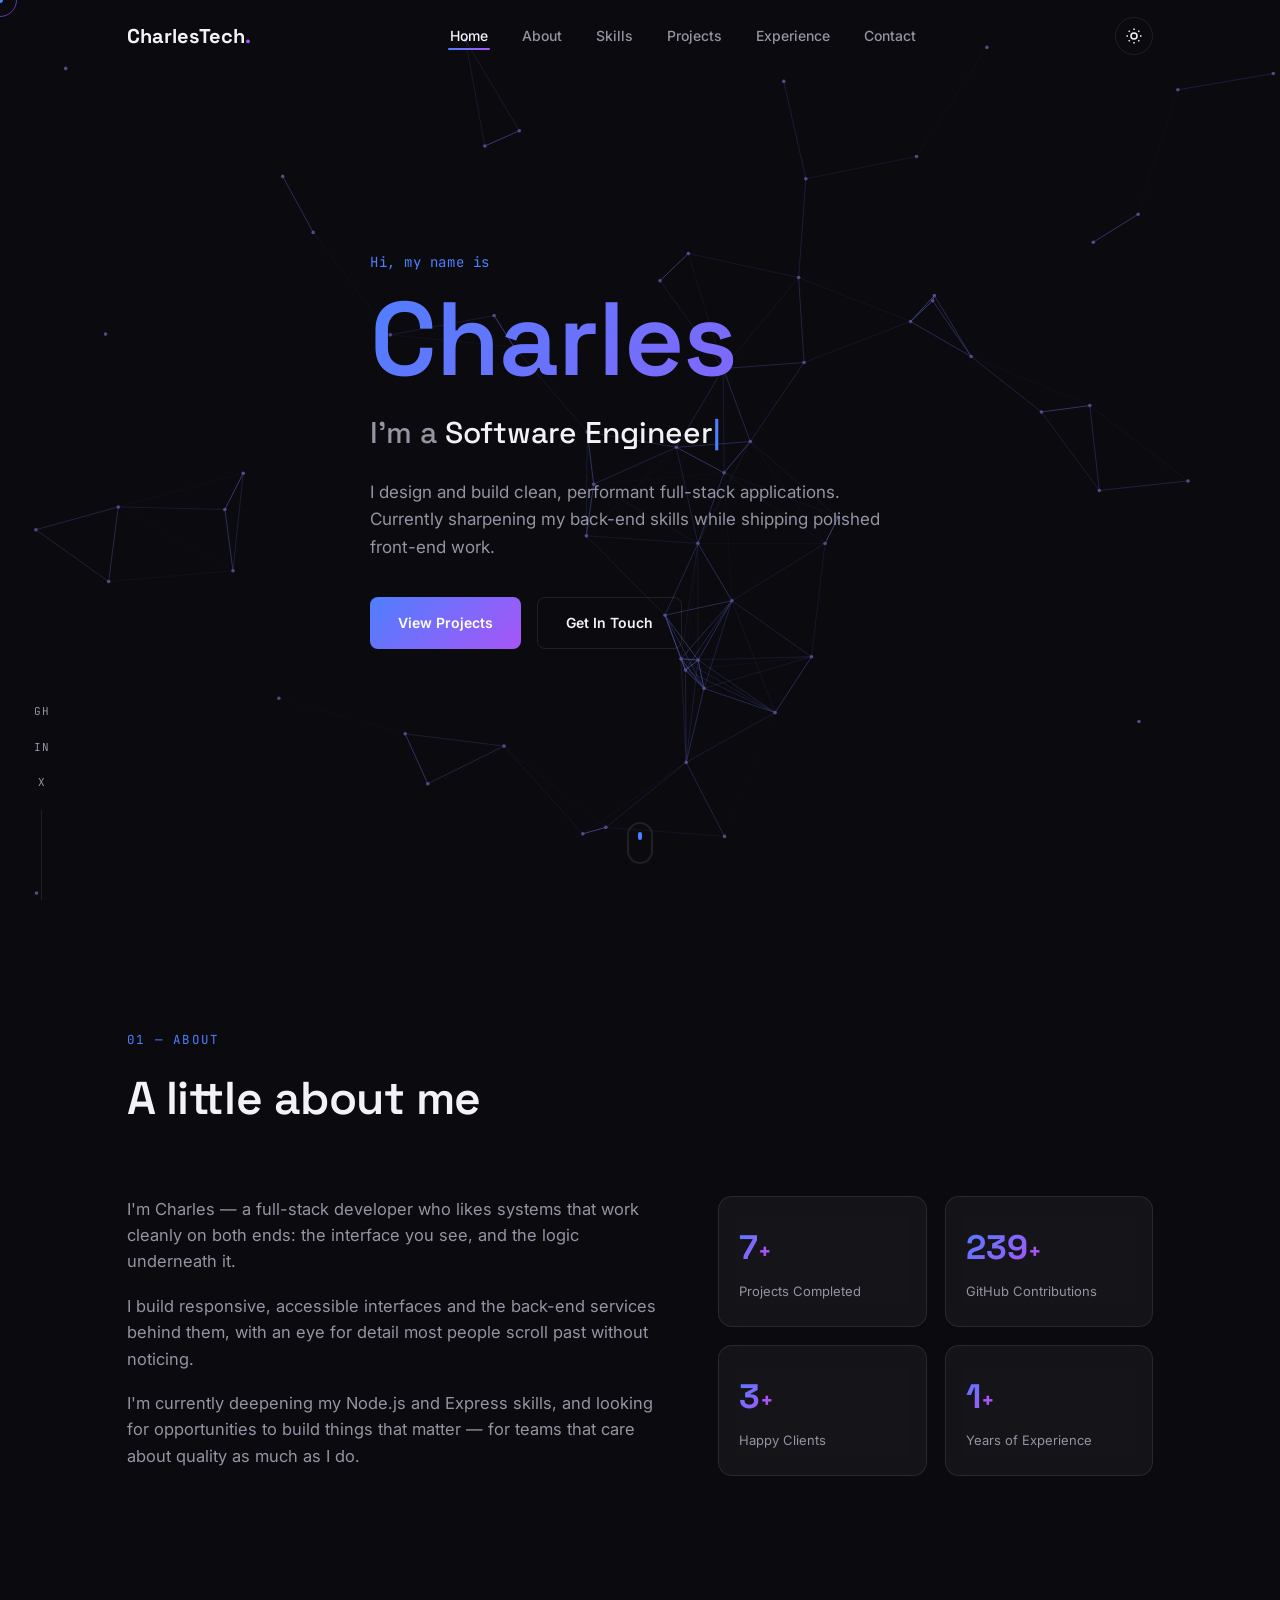
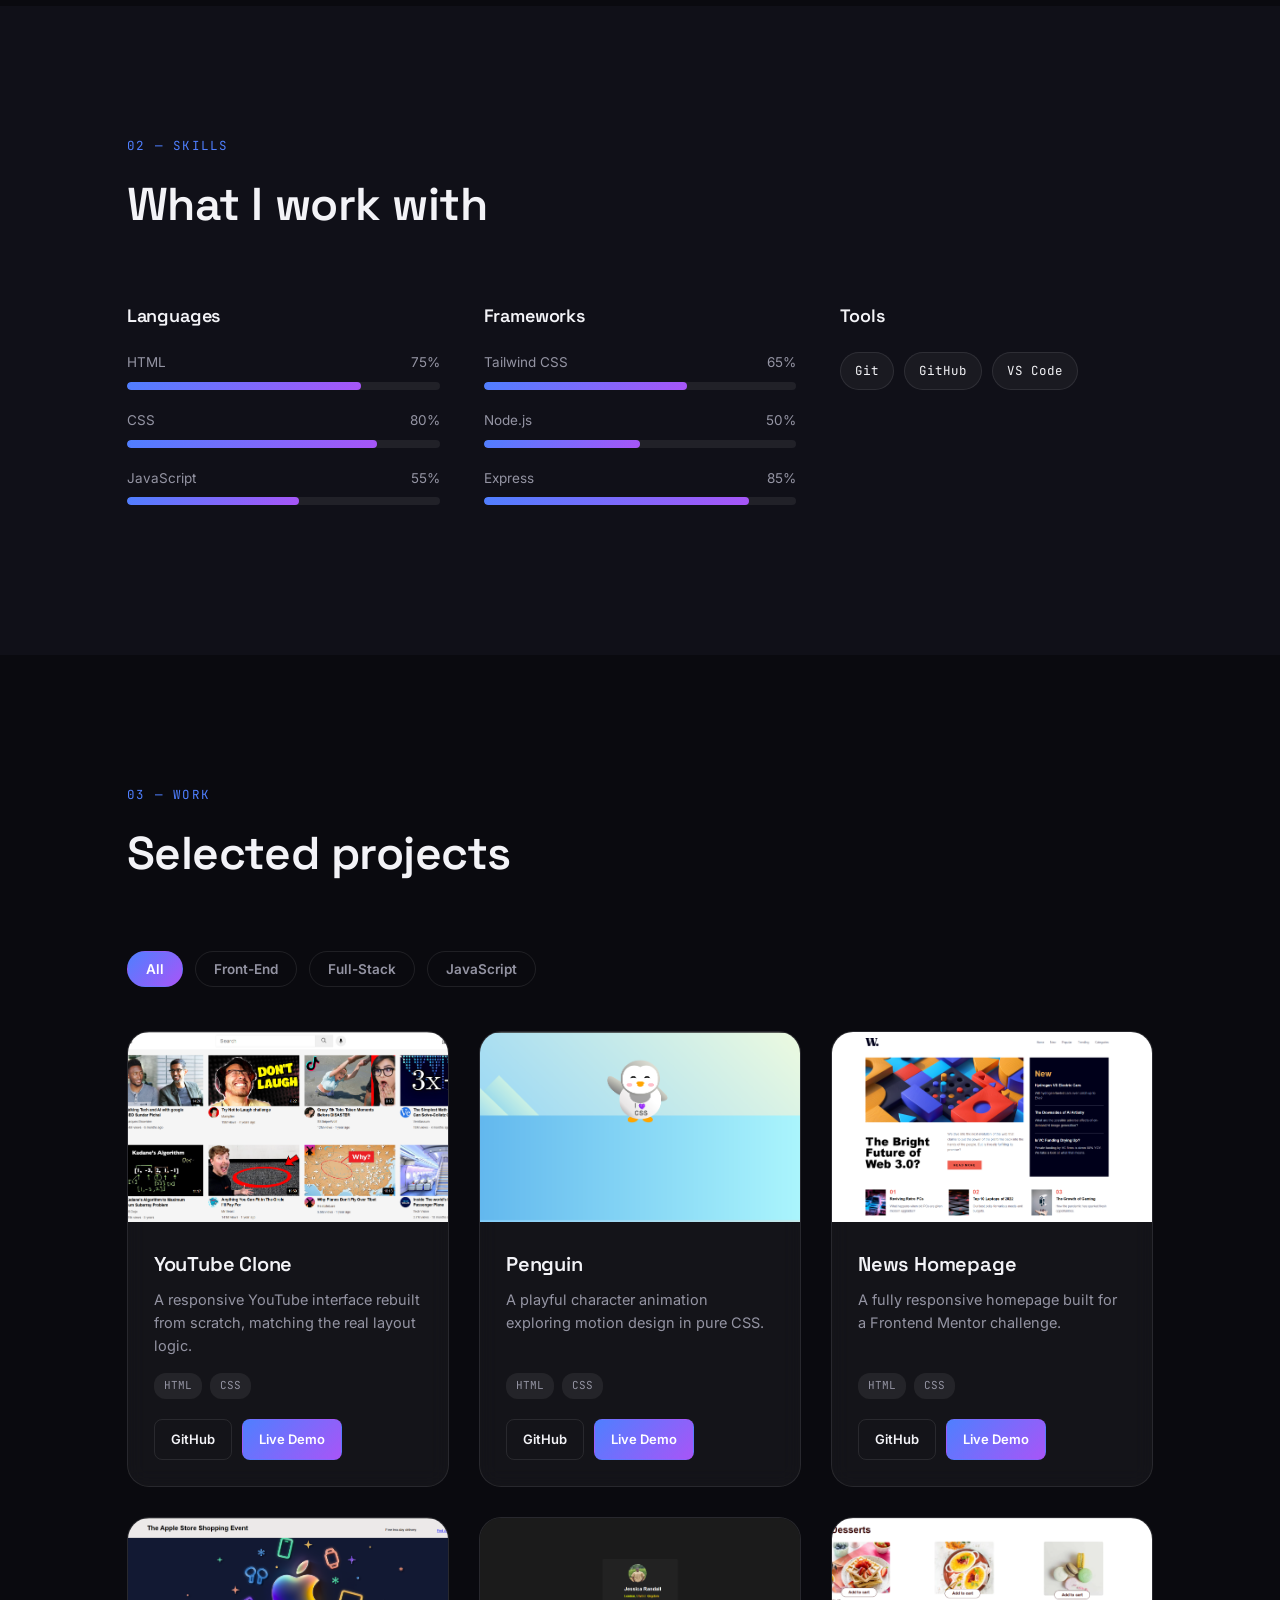
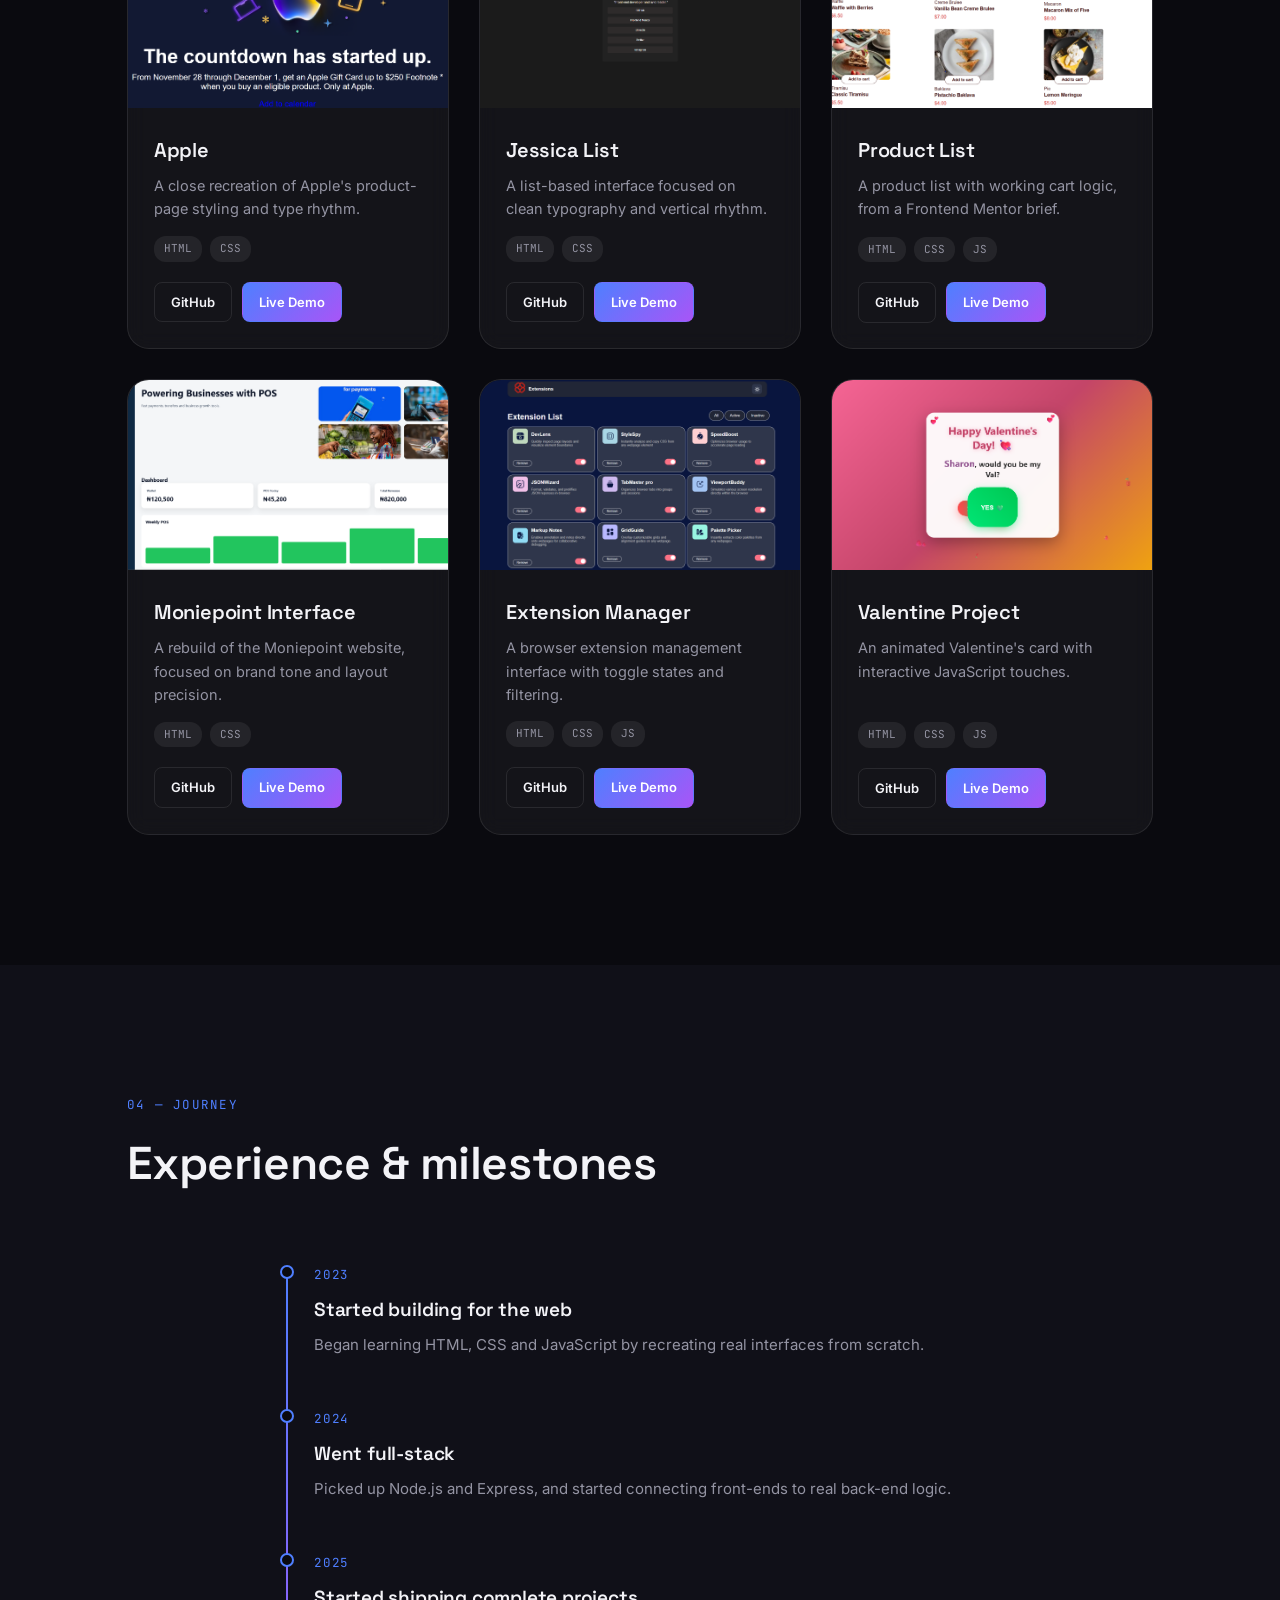
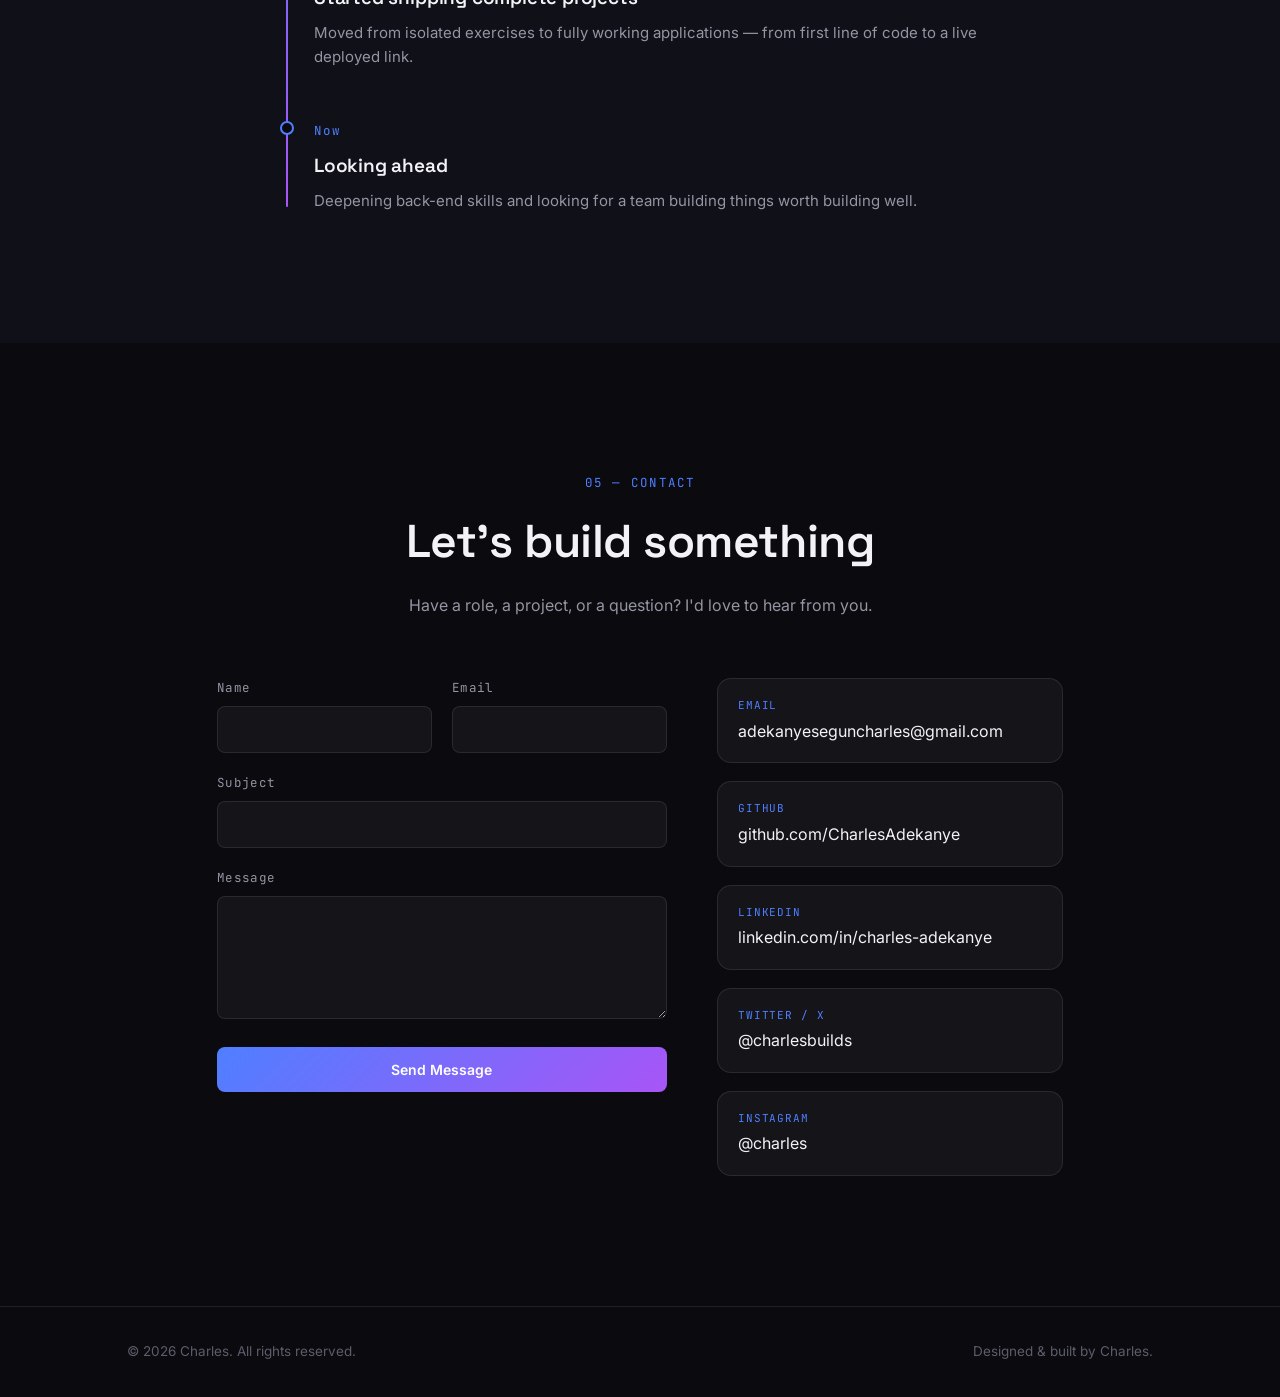
==== index.html @ 4cbf9fbe "first commit" ====
<!DOCTYPE html>
<html lang="en">
<head>
<meta charset="UTF-8">
<meta name="viewport" content="width=device-width, initial-scale=1.0">

<!-- ============ SEO ============ -->
<title>Charles — Software Engineer &amp; Web Developer</title>
<meta name="description" content="Portfolio of Charles — a Software Engineer and Full-Stack Web Developer building clean, performant web applications.">
<meta name="keywords" content="Charles, software engineer, full stack developer, web developer portfolio, JavaScript, Node.js, React">
<meta name="author" content="Charles">

<!-- ============ Open Graph ============ -->
<meta property="og:type" content="website">
<meta property="og:title" content="Charles — Software Engineer & Web Developer">
<meta property="og:description" content="Building clean, performant web applications.">
<meta property="og:image" content="./assets/og-cover.png">

<!-- ============ Twitter Card ============ -->
<meta name="twitter:card" content="summary_large_image">
<meta name="twitter:title" content="Charles — Software Engineer & Web Developer">
<meta name="twitter:description" content="Building clean, performant web applications.">

<!-- ============ Favicon (inline SVG, no asset needed) ============ -->
<link rel="icon" href="data:image/svg+xml,%3Csvg xmlns='http://www.w3.org/2000/svg' viewBox='0 0 100 100'%3E%3Cdefs%3E%3ClinearGradient id='g' x1='0' y1='0' x2='1' y2='1'%3E%3Cstop offset='0' stop-color='%234F7FFF'/%3E%3Cstop offset='1' stop-color='%23A855F7'/%3E%3C/linearGradient%3E%3C/defs%3E%3Crect width='100' height='100' rx='24' fill='%230A0A0F'/%3E%3Ctext x='50' y='68' font-size='58' font-family='Space Grotesk, sans-serif' font-weight='700' fill='url(%23g)' text-anchor='middle'%3EC%3C/text%3E%3C/svg%3E">

<!-- ============ Fonts ============ -->
<link rel="preconnect" href="https://fonts.googleapis.com">
<link rel="preconnect" href="https://fonts.gstatic.com" crossorigin>
<link href="https://fonts.googleapis.com/css2?family=Space+Grotesk:wght@500;600;700&family=Inter:wght@300..800&family=JetBrains+Mono:wght@400;500;600&display=swap" rel="stylesheet">

<!-- ============ Styles ============ -->
<link rel="stylesheet" href="style.css">

<!-- Set theme before paint to avoid flash of wrong theme -->
<script>
  (function(){
    try{
      var saved = localStorage.getItem('theme');
      var theme = saved || 'dark';
      document.documentElement.setAttribute('data-theme', theme);
    }catch(e){
      document.documentElement.setAttribute('data-theme','dark');
    }
  })();
</script>
</head>

<body>

<a class="skip-link" href="#main">Skip to main content</a>

<!-- ================= LOADING SCREEN ================= -->
<div class="loader" id="loader" aria-hidden="true">
  <span class="loader-mark">C</span>
</div>

<!-- ================= CUSTOM CURSOR (desktop only) ================= -->
<div class="cursor-dot" id="cursor-dot" aria-hidden="true"></div>
<div class="cursor-ring" id="cursor-ring" aria-hidden="true"></div>

<!-- ================= NAV ================= -->
<header class="site-header" id="site-header">
  <nav class="nav wrap" aria-label="Primary">
    <a href="#home" class="logo">CharlesTech<span class="dot">.</span></a>

    <button class="nav-toggle" id="nav-toggle" aria-expanded="false" aria-controls="nav-links" aria-label="Toggle navigation menu">
      <span></span><span></span><span></span>
    </button>

    <ul class="nav-links" id="nav-links">
      <li><a href="#home" class="nav-link" data-nav>Home</a></li>
      <li><a href="#about" class="nav-link" data-nav>About</a></li>
      <li><a href="#skills" class="nav-link" data-nav>Skills</a></li>
      <li><a href="#projects" class="nav-link" data-nav>Projects</a></li>
      <li><a href="#experience" class="nav-link" data-nav>Experience</a></li>
      <li><a href="#contact" class="nav-link" data-nav>Contact</a></li>
    </ul>

    <button class="theme-toggle" id="theme-toggle" aria-label="Toggle dark and light mode">
      <svg class="icon-sun" viewBox="0 0 24 24" fill="none" stroke="currentColor" stroke-width="2"><circle cx="12" cy="12" r="4"/><path d="M12 2v2M12 20v2M4.9 4.9l1.4 1.4M17.7 17.7l1.4 1.4M2 12h2M20 12h2M4.9 19.1l1.4-1.4M17.7 6.3l1.4-1.4"/></svg>
      <svg class="icon-moon" viewBox="0 0 24 24" fill="none" stroke="currentColor" stroke-width="2"><path d="M21 12.8A9 9 0 1 1 11.2 3 7 7 0 0 0 21 12.8Z"/></svg>
    </button>
  </nav>
</header>

<!-- ================= FLOATING SOCIAL RAIL (desktop) ================= -->
<div class="social-rail" aria-hidden="true">
  <a href="https://github.com/CharlesAdekanye" target="_blank" rel="noopener" aria-label="GitHub">GH</a>
  <a href="https://linkedin.com/in/charles-adekanye" target="_blank" rel="noopener" aria-label="LinkedIn">IN</a>
  <a href="https://twitter.com/charlesbuilds" target="_blank" rel="noopener" aria-label="Twitter / X">X</a>
  <span class="rail-line"></span>
</div>

<main id="main">

  <!-- ================= HERO ================= -->
  <section id="home" class="hero">
    <canvas id="hero-canvas" aria-hidden="true"></canvas>
    <div class="wrap hero-inner">
      <p class="eyebrow reveal">Hi, my name is</p>
      <h1 class="hero-title reveal">
        <span class="gradient-text">Charles</span>
      </h1>
      <p class="hero-role reveal">
        I'm a <span id="typed-role" class="typed-role">Software Engineer</span><span class="cursor-blink">|</span>
      </p>
      <p class="hero-dek reveal">
        I design and build clean, performant full-stack applications. Currently sharpening my back-end skills while shipping polished front-end work.
      </p>
      <div class="hero-ctas reveal">
        <a href="#projects" class="btn btn-primary">View Projects</a>
        <a href="#contact" class="btn btn-ghost">Get In Touch</a>
      </div>
    </div>
    <a href="#about" class="scroll-cue" aria-label="Scroll to About section">
      <span></span>
    </a>
  </section>

  <!-- ================= ABOUT ================= -->
  <section id="about" class="section">
    <div class="wrap">
      <div class="section-head reveal">
        <span class="tag">01 — About</span>
        <h2>A little about me</h2>
      </div>

      <div class="about-grid">
        <div class="about-text reveal">
          <p>I'm Charles — a full-stack developer who likes systems that work cleanly on both ends: the interface you see, and the logic underneath it.</p>
          <p>I build responsive, accessible interfaces and the back-end services behind them, with an eye for detail most people scroll past without noticing.</p>
          <p>I'm currently deepening my Node.js and Express skills, and looking for opportunities to build things that matter — for teams that care about quality as much as I do.</p>
        </div>

        <div class="about-stats reveal">
          <div class="stat-card">
            <span class="stat-number" data-count="10">0</span><span class="stat-plus">+</span>
            <span class="stat-label">Projects Completed</span>
          </div>
          <div class="stat-card">
            <span class="stat-number" data-count="300">0</span><span class="stat-plus">+</span>
            <span class="stat-label">GitHub Contributions</span>
          </div>
          <div class="stat-card">
            <span class="stat-number" data-count="5">0</span><span class="stat-plus">+</span>
            <span class="stat-label">Happy Clients</span>
          </div>
          <div class="stat-card">
            <span class="stat-number" data-count="2">0</span><span class="stat-plus">+</span>
            <span class="stat-label">Years of Experience</span>
          </div>
          <!-- TODO: swap placeholder stat numbers above for your real figures -->
        </div>
      </div>
    </div>
  </section>

  <!-- ================= SKILLS ================= -->
  <section id="skills" class="section section-alt">
    <div class="wrap">
      <div class="section-head reveal">
        <span class="tag">02 — Skills</span>
        <h2>What I work with</h2>
      </div>

      <div class="skills-grid">
        <div class="skill-group reveal">
          <h3>Languages</h3>
          <div class="skill-bar" data-skill="75">
            <div class="skill-bar-top"><span>HTML</span><span class="skill-pct">75%</span></div>
            <div class="skill-track"><div class="skill-fill"></div></div>
          </div>
          <div class="skill-bar" data-skill="80">
            <div class="skill-bar-top"><span>CSS</span><span class="skill-pct">80%</span></div>
            <div class="skill-track"><div class="skill-fill"></div></div>
          </div>
          <div class="skill-bar" data-skill="55">
            <div class="skill-bar-top"><span>JavaScript</span><span class="skill-pct">55%</span></div>
            <div class="skill-track"><div class="skill-fill"></div></div>
          </div>
        </div>

        <div class="skill-group reveal">
          <h3>Frameworks</h3>
          <div class="skill-bar" data-skill="65">
            <div class="skill-bar-top"><span>Tailwind CSS</span><span class="skill-pct">65%</span></div>
            <div class="skill-track"><div class="skill-fill"></div></div>
          </div>
          <div class="skill-bar" data-skill="50">
            <div class="skill-bar-top"><span>Node.js</span><span class="skill-pct">50%</span></div>
            <div class="skill-track"><div class="skill-fill"></div></div>
          </div>
          <div class="skill-bar" data-skill="85">
            <div class="skill-bar-top"><span>Express</span><span class="skill-pct">85%</span></div>
            <div class="skill-track"><div class="skill-fill"></div></div>
          </div>
        </div>

        <div class="skill-group reveal">
          <h3>Tools</h3>
          <div class="tool-chips">
            <span class="chip">Git</span>
            <span class="chip">GitHub</span>
            <span class="chip">VS Code</span>
          </div>
        </div>
      </div>
    </div>
  </section>

  <!-- ================= PROJECTS ================= -->
  <section id="projects" class="section">
    <div class="wrap">
      <div class="section-head reveal">
        <span class="tag">03 — Work</span>
        <h2>Selected projects</h2>
      </div>

      <div class="filter-bar reveal" role="tablist" aria-label="Filter projects">
        <button class="filter-btn active" data-filter="all">All</button>
        <button class="filter-btn" data-filter="frontend">Front-End</button>
        <button class="filter-btn" data-filter="fullstack">Full-Stack</button>
        <button class="filter-btn" data-filter="js">JavaScript</button>
      </div>

      <div class="project-grid">

        <article class="project-card reveal" data-category="frontend">
          <div class="project-media">
            <img src="/images/youtube-clone.png" alt="YouTube Clone interface" loading="lazy">
          </div>
          <div class="project-body">
            <h3>YouTube Clone</h3>
            <p>A responsive YouTube interface rebuilt from scratch, matching the real layout logic.</p>
            <div class="tech-tags"><span>HTML</span><span>CSS</span></div>
            <div class="project-links">
              <a href="https://github.com/CharlesAdekanye" target="_blank" rel="noopener" class="btn-icon">GitHub</a>
              <a href="/youtube project/youtube layout.html" class="btn-icon btn-icon-primary">Live Demo</a>
            </div>
          </div>
        </article>

        <article class="project-card reveal" data-category="js">
          <div class="project-media">
            <img src="/images/penguin-image.png" alt="Penguin animation project" loading="lazy">
          </div>
          <div class="project-body">
            <h3>Penguin</h3>
            <p>A playful character animation exploring motion design in pure CSS.</p>
            <div class="tech-tags"><span>HTML</span><span>CSS</span></div>
            <div class="project-links">
              <a href="https://github.com/CharlesAdekanye" target="_blank" rel="noopener" class="btn-icon">GitHub</a>
              <a href="https://penguin-teal-six.vercel.app/" target="_blank" rel="noopener" class="btn-icon btn-icon-primary">Live Demo</a>
            </div>
          </div>
        </article>

        <article class="project-card reveal" data-category="frontend">
          <div class="project-media">
            <img src="/images/homepage.png" alt="News homepage project" loading="lazy">
          </div>
          <div class="project-body">
            <h3>News Homepage</h3>
            <p>A fully responsive homepage built for a Frontend Mentor challenge.</p>
            <div class="tech-tags"><span>HTML</span><span>CSS</span></div>
            <div class="project-links">
              <a href="https://github.com/CharlesAdekanye" target="_blank" rel="noopener" class="btn-icon">GitHub</a>
              <a href="https://news-homepage-six-gamma.vercel.app/" target="_blank" rel="noopener" class="btn-icon btn-icon-primary">Live Demo</a>
            </div>
          </div>
        </article>

        <article class="project-card reveal" data-category="frontend">
          <div class="project-media">
            <img src="/images/Apple.png" alt="Apple website recreation" loading="lazy">
          </div>
          <div class="project-body">
            <h3>Apple</h3>
            <p>A close recreation of Apple's product-page styling and type rhythm.</p>
            <div class="tech-tags"><span>HTML</span><span>CSS</span></div>
            <div class="project-links">
              <a href="https://github.com/CharlesAdekanye" target="_blank" rel="noopener" class="btn-icon">GitHub</a>
              <a href="https://apple-sooty-nine.vercel.app/" target="_blank" rel="noopener" class="btn-icon btn-icon-primary">Live Demo</a>
            </div>
          </div>
        </article>

        <article class="project-card reveal" data-category="frontend">
          <div class="project-media">
            <img src="/images/jessica.png" alt="Jessica list interface" loading="lazy">
          </div>
          <div class="project-body">
            <h3>Jessica List</h3>
            <p>A list-based interface focused on clean typography and vertical rhythm.</p>
            <div class="tech-tags"><span>HTML</span><span>CSS</span></div>
            <div class="project-links">
              <a href="https://github.com/CharlesAdekanye" target="_blank" rel="noopener" class="btn-icon">GitHub</a>
              <a href="https://jessica-ecru.vercel.app/" target="_blank" rel="noopener" class="btn-icon btn-icon-primary">Live Demo</a>
            </div>
          </div>
        </article>

        <article class="project-card reveal" data-category="fullstack">
          <div class="project-media">
            <img src="/images/desert.png" alt="Product list with cart" loading="lazy">
          </div>
          <div class="project-body">
            <h3>Product List</h3>
            <p>A product list with working cart logic, from a Frontend Mentor brief.</p>
            <div class="tech-tags"><span>HTML</span><span>CSS</span><span>JS</span></div>
            <div class="project-links">
              <a href="https://github.com/CharlesAdekanye" target="_blank" rel="noopener" class="btn-icon">GitHub</a>
              <a href="https://product-list-fawn-two.vercel.app/" target="_blank" rel="noopener" class="btn-icon btn-icon-primary">Live Demo</a>
            </div>
          </div>
        </article>

        <article class="project-card reveal" data-category="frontend">
          <div class="project-media">
            <img src="/images/MONIEPOIT.png" alt="Moniepoint interface recreation" loading="lazy">
          </div>
          <div class="project-body">
            <h3>Moniepoint Interface</h3>
            <p>A rebuild of the Moniepoint website, focused on brand tone and layout precision.</p>
            <div class="tech-tags"><span>HTML</span><span>CSS</span></div>
            <div class="project-links">
              <a href="https://github.com/CharlesAdekanye" target="_blank" rel="noopener" class="btn-icon">GitHub</a>
              <a href="https://moniepoint-ebon.vercel.app/" target="_blank" rel="noopener" class="btn-icon btn-icon-primary">Live Demo</a>
            </div>
          </div>
        </article>

        <article class="project-card reveal" data-category="js">
          <div class="project-media">
            <img src="/images/extensionlist.png" alt="Browser extension manager" loading="lazy">
          </div>
          <div class="project-body">
            <h3>Extension Manager</h3>
            <p>A browser extension management interface with toggle states and filtering.</p>
            <div class="tech-tags"><span>HTML</span><span>CSS</span><span>JS</span></div>
            <div class="project-links">
              <a href="https://github.com/CharlesAdekanye" target="_blank" rel="noopener" class="btn-icon">GitHub</a>
              <a href="https://browser-extension-manager-q71enlwsi.vercel.app/" target="_blank" rel="noopener" class="btn-icon btn-icon-primary">Live Demo</a>
            </div>
          </div>
        </article>

        <article class="project-card reveal" data-category="js">
          <div class="project-media">
            <img src="/images/valentine.png" alt="Valentine animated card project" loading="lazy">
          </div>
          <div class="project-body">
            <h3>Valentine Project</h3>
            <p>An animated Valentine's card with interactive JavaScript touches.</p>
            <div class="tech-tags"><span>HTML</span><span>CSS</span><span>JS</span></div>
            <div class="project-links">
              <a href="https://github.com/CharlesAdekanye" target="_blank" rel="noopener" class="btn-icon">GitHub</a>
              <a href="https://valentine-beta-swart.vercel.app/" target="_blank" rel="noopener" class="btn-icon btn-icon-primary">Live Demo</a>
            </div>
          </div>
        </article>

      </div>
    </div>
  </section>

  <!-- ================= EXPERIENCE TIMELINE ================= -->
  <section id="experience" class="section section-alt">
    <div class="wrap">
      <div class="section-head reveal">
        <span class="tag">04 — Journey</span>
        <h2>Experience &amp; milestones</h2>
      </div>

      <!-- TODO: replace these milestones with your real experience / timeline -->
      <div class="timeline">
        <div class="timeline-item reveal">
          <div class="timeline-dot"></div>
          <div class="timeline-content">
            <span class="timeline-date">2023</span>
            <h3>Started building for the web</h3>
            <p>Began learning HTML, CSS and JavaScript by recreating real interfaces from scratch.</p>
          </div>
        </div>
        <div class="timeline-item reveal">
          <div class="timeline-dot"></div>
          <div class="timeline-content">
            <span class="timeline-date">2024</span>
            <h3>Went full-stack</h3>
            <p>Picked up Node.js and Express, and started connecting front-ends to real back-end logic.</p>
          </div>
        </div>
        <div class="timeline-item reveal">
          <div class="timeline-dot"></div>
          <div class="timeline-content">
            <span class="timeline-date">2025</span>
            <h3>Started shipping complete projects</h3>
            <p>Moved from isolated exercises to fully working applications — from first line of code to a live deployed link.</p>
          </div>
        </div>
        <div class="timeline-item reveal">
          <div class="timeline-dot"></div>
          <div class="timeline-content">
            <span class="timeline-date">Now</span>
            <h3>Looking ahead</h3>
            <p>Deepening back-end skills and looking for a team building things worth building well.</p>
          </div>
        </div>
      </div>
    </div>
  </section>

  <!-- ================= CONTACT ================= -->
  <section id="contact" class="section">
    <div class="wrap contact-wrap">
      <div class="section-head reveal center">
        <span class="tag">05 — Contact</span>
        <h2>Let's build something</h2>
        <p class="section-sub">Have a role, a project, or a question? I'd love to hear from you.</p>
      </div>

      <div class="contact-grid">
        <form class="contact-form reveal" id="contact-form" novalidate>
          <div class="form-row">
            <div class="field">
              <label for="name">Name</label>
              <input type="text" id="name" name="name" required>
            </div>
            <div class="field">
              <label for="email">Email</label>
              <input type="email" id="email" name="email" required>
            </div>
          </div>
          <div class="field">
            <label for="subject">Subject</label>
            <input type="text" id="subject" name="subject" required>
          </div>
          <div class="field">
            <label for="message">Message</label>
            <textarea id="message" name="message" rows="5" required></textarea>
          </div>
          <!-- NOTE: this form has no backend attached yet. Wire it up to
               a service like Formspree, EmailJS, or your own API route. -->
          <button type="submit" class="btn btn-primary btn-full">Send Message</button>
          <p class="form-status" id="form-status" role="status" aria-live="polite"></p>
        </form>

        <div class="contact-info reveal">
          <a href="mailto:adekanyeseguncharles@gmail.com" class="contact-item">
            <span class="contact-label">Email</span>
            adekanyeseguncharles@gmail.com
          </a>
          <a href="https://github.com/CharlesAdekanye" target="_blank" rel="noopener" class="contact-item">
            <span class="contact-label">GitHub</span>
            github.com/CharlesAdekanye
          </a>
          <a href="https://linkedin.com/in/charles-adekanye" target="_blank" rel="noopener" class="contact-item">
            <span class="contact-label">LinkedIn</span>
            linkedin.com/in/charles-adekanye
          </a>
          <a href="https://twitter.com/charlesbuilds" target="_blank" rel="noopener" class="contact-item">
            <span class="contact-label">Twitter / X</span>
            @charlesbuilds
          </a>
          <a href="https://instagram.com" target="_blank" rel="noopener" class="contact-item">
            <span class="contact-label">Instagram</span>
            @charles
          </a>
          <!-- TODO: update social links above with your real profile URLs -->
        </div>
      </div>
    </div>
  </section>

</main>

<!-- ================= FOOTER ================= -->
<footer class="site-footer">
  <div class="wrap footer-inner">
    <span>© <span id="year"></span> Charles. All rights reserved.</span>
    <span class="footer-tagline">Designed &amp; built by Charles.</span>
  </div>
</footer>

<!-- ================= SCROLL TO TOP ================= -->
<button class="scroll-top" id="scroll-top" aria-label="Scroll to top">
  <svg viewBox="0 0 24 24" fill="none" stroke="currentColor" stroke-width="2"><path d="M12 19V5M5 12l7-7 7 7"/></svg>
</button>

<script src="script.js"></script>
</body>
</html>
---- style.css ----
/* ==========================================================================
   CHARLES — PORTFOLIO STYLES
   Design system: dark-first, glassmorphism, indigo → violet accent gradient.
   Fonts: Space Grotesk (display), Inter (body), JetBrains Mono (data/labels)
   ========================================================================== */

/* ---------------------------------------------------------------------
   1. THEME TOKENS
   --------------------------------------------------------------------- */
:root{
  --font-display: "Space Grotesk", sans-serif;
  --font-body: "Inter", sans-serif;
  --font-mono: "JetBrains Mono", monospace;

  --accent-1: #4F7FFF;
  --accent-2: #A855F7;
  --accent-gradient: linear-gradient(135deg, var(--accent-1), var(--accent-2));

  --radius-sm: 8px;
  --radius-md: 14px;
  --radius-lg: 22px;

  --ease: cubic-bezier(.16,.84,.44,1);
  --container: 1180px;
}

:root[data-theme="dark"]{
  --bg: #0A0A0F;
  --bg-elevated: #101018;
  --surface: rgba(255,255,255,0.045);
  --surface-strong: rgba(255,255,255,0.07);
  --border: rgba(255,255,255,0.09);
  --text: #F3F3F7;
  --text-dim: #9494A3;
  --text-faint: #5C5C6B;
  --shadow: 0 20px 60px rgba(0,0,0,0.45);
}

:root[data-theme="light"]{
  --bg: #FAFAFC;
  --bg-elevated: #FFFFFF;
  --surface: rgba(10,10,15,0.035);
  --surface-strong: rgba(10,10,15,0.05);
  --border: rgba(10,10,15,0.09);
  --text: #0F0F14;
  --text-dim: #55555F;
  --text-faint: #97979F;
  --shadow: 0 20px 60px rgba(20,20,40,0.10);
}

/* ---------------------------------------------------------------------
   2. RESET
   --------------------------------------------------------------------- */
*, *::before, *::after{ margin:0; padding:0; box-sizing:border-box; }
html{ scroll-behavior:smooth; }
body{
  background:var(--bg);
  color:var(--text);
  font-family:var(--font-body);
  line-height:1.6;
  -webkit-font-smoothing:antialiased;
  transition:background .4s var(--ease), color .4s var(--ease);
  cursor:default;
}
img{ max-width:100%; display:block; }
a{ color:inherit; text-decoration:none; }
ul{ list-style:none; }
button{ font-family:inherit; cursor:pointer; background:none; border:none; color:inherit; }
input, textarea{ font-family:inherit; }
h1,h2,h3{ font-family:var(--font-display); font-weight:600; letter-spacing:-0.01em; }

::selection{ background:var(--accent-2); color:#fff; }

:focus-visible{
  outline:2px solid var(--accent-1);
  outline-offset:3px;
  border-radius:4px;
}

.wrap{
  max-width:var(--container);
  margin:0 auto;
  padding:0 6vw;
}

.skip-link{
  position:absolute;
  left:-999px;
  top:auto;
  background:var(--accent-1);
  color:#fff;
  padding:12px 20px;
  border-radius:8px;
  z-index:10000;
}
.skip-link:focus{ left:20px; top:20px; }

/* ---------------------------------------------------------------------
   3. LOADER
   --------------------------------------------------------------------- */
.loader{
  position:fixed; inset:0;
  background:var(--bg);
  z-index:9999;
  display:flex;
  align-items:center;
  justify-content:center;
  transition:opacity .6s var(--ease), visibility .6s var(--ease);
}
.loader.hidden{ opacity:0; visibility:hidden; pointer-events:none; }
.loader-mark{
  font-family:var(--font-display);
  font-weight:700;
  font-size:42px;
  background:var(--accent-gradient);
  -webkit-background-clip:text;
  background-clip:text;
  color:transparent;
  animation:pulse 1.1s ease-in-out infinite;
}
@keyframes pulse{
  0%,100%{ transform:scale(1); opacity:1; }
  50%{ transform:scale(1.15); opacity:.6; }
}

/* ---------------------------------------------------------------------
   4. CUSTOM CURSOR (desktop, fine pointer only)
   --------------------------------------------------------------------- */
.cursor-dot, .cursor-ring{
  position:fixed;
  top:0; left:0;
  border-radius:50%;
  pointer-events:none;
  z-index:9998;
  transform:translate(-50%,-50%);
  display:none;
}
.cursor-dot{
  width:6px; height:6px;
  background:var(--accent-1);
}
.cursor-ring{
  width:34px; height:34px;
  border:1px solid var(--accent-2);
  transition:width .2s var(--ease), height .2s var(--ease), opacity .2s var(--ease);
  opacity:.6;
}
@media (pointer:fine){
  .cursor-dot, .cursor-ring{ display:block; }
  body{ cursor:none; }
  a, button{ cursor:none; }
}

/* ---------------------------------------------------------------------
   5. NAV
   --------------------------------------------------------------------- */
.site-header{
  position:fixed;
  top:0; left:0; right:0;
  z-index:1000;
  background:transparent;
  transition:background .4s var(--ease), border-color .4s var(--ease), backdrop-filter .4s var(--ease);
  border-bottom:1px solid transparent;
}
.site-header.scrolled{
  background:color-mix(in srgb, var(--bg) 78%, transparent);
  backdrop-filter:blur(14px);
  border-color:var(--border);
}
.nav{
  display:flex;
  align-items:center;
  justify-content:space-between;
  height:72px;
}
.logo{
  font-family:var(--font-display);
  font-weight:700;
  font-size:20px;
}
.logo .dot{ color:var(--accent-2); }

.nav-links{
  display:flex;
  gap:30px;
}
.nav-link{
  font-size:14px;
  font-weight:500;
  color:var(--text-dim);
  position:relative;
  padding:6px 2px;
  transition:color .3s ease;
}
.nav-link::after{
  content:"";
  position:absolute;
  left:0; bottom:0;
  width:0%; height:2px;
  background:var(--accent-gradient);
  transition:width .3s var(--ease);
  border-radius:2px;
}
.nav-link:hover{ color:var(--text); }
.nav-link:hover::after, .nav-link.active::after{ width:100%; }
.nav-link.active{ color:var(--text); }

.theme-toggle{
  width:38px; height:38px;
  border-radius:50%;
  border:1px solid var(--border);
  display:flex; align-items:center; justify-content:center;
  transition:border-color .3s ease, transform .3s ease;
}
.theme-toggle:hover{ border-color:var(--accent-1); transform:rotate(15deg); }
.theme-toggle svg{ width:18px; height:18px; }
.icon-moon{ display:none; }
:root[data-theme="light"] .icon-sun{ display:none; }
:root[data-theme="light"] .icon-moon{ display:block; }

.nav-toggle{
  display:none;
  flex-direction:column;
  gap:5px;
  width:24px;
}
.nav-toggle span{
  height:2px; width:100%;
  background:var(--text);
  border-radius:2px;
  transition:transform .3s ease, opacity .3s ease;
}

/* ---------------------------------------------------------------------
   6. FLOATING SOCIAL RAIL
   --------------------------------------------------------------------- */
.social-rail{
  position:fixed;
  left:34px; bottom:0;
  z-index:900;
  display:flex;
  flex-direction:column;
  align-items:center;
  gap:18px;
}
.social-rail a{
  font-family:var(--font-mono);
  font-size:11px;
  letter-spacing:.05em;
  color:var(--text-dim);
  transition:color .3s ease, transform .3s ease;
}
.social-rail a:hover{ color:var(--accent-1); transform:translateY(-3px); }
.rail-line{
  width:1px; height:90px;
  background:var(--border);
}
@media(max-width:1024px){ .social-rail{ display:none; } }

/* ---------------------------------------------------------------------
   7. HERO
   --------------------------------------------------------------------- */
.hero{
  position:relative;
  min-height:100vh;
  display:flex;
  align-items:center;
  overflow:hidden;
}
#hero-canvas{
  position:absolute; inset:0;
  width:100%; height:100%;
  opacity:.55;
}
.hero-inner{
  position:relative;
  z-index:2;
  max-width:760px;
}
.eyebrow{
  font-family:var(--font-mono);
  font-size:14px;
  color:var(--accent-1);
  margin-bottom:14px;
  letter-spacing:.04em;
}
.hero-title{
  font-size:clamp(48px, 9vw, 104px);
  line-height:1;
  margin-bottom:18px;
}
.gradient-text{
  background:var(--accent-gradient);
  background-size:200% auto;
  -webkit-background-clip:text;
  background-clip:text;
  color:transparent;
  animation:gradientShift 6s ease infinite;
}
@keyframes gradientShift{
  0%,100%{ background-position:0% 50%; }
  50%{ background-position:100% 50%; }
}
.hero-role{
  font-size:clamp(20px,3vw,30px);
  color:var(--text-dim);
  margin-bottom:22px;
  font-family:var(--font-display);
  font-weight:500;
}
.typed-role{ color:var(--text); }
.cursor-blink{
  animation:blink 1s step-end infinite;
  color:var(--accent-1);
}
@keyframes blink{ 50%{ opacity:0; } }

.hero-dek{
  max-width:540px;
  color:var(--text-dim);
  font-size:17px;
  margin-bottom:36px;
}
.hero-ctas{ display:flex; gap:16px; flex-wrap:wrap; }

.scroll-cue{
  position:absolute;
  bottom:36px; left:50%;
  transform:translateX(-50%);
  width:26px; height:42px;
  border:2px solid var(--border);
  border-radius:20px;
  z-index:2;
}
.scroll-cue span{
  position:absolute;
  top:8px; left:50%;
  transform:translateX(-50%);
  width:4px; height:8px;
  border-radius:2px;
  background:var(--accent-1);
  animation:scrollCue 1.6s ease infinite;
}
@keyframes scrollCue{
  0%{ opacity:1; transform:translate(-50%,0); }
  70%{ opacity:0; transform:translate(-50%,14px); }
  100%{ opacity:0; }
}

/* ---------------------------------------------------------------------
   8. BUTTONS
   --------------------------------------------------------------------- */
.btn{
  display:inline-flex;
  align-items:center;
  justify-content:center;
  padding:14px 28px;
  border-radius:var(--radius-sm);
  font-size:14px;
  font-weight:600;
  transition:transform .3s var(--ease), box-shadow .3s var(--ease), background .3s ease, color .3s ease;
}
.btn-primary{
  background:var(--accent-gradient);
  color:#fff;
}
.btn-primary:hover{
  transform:translateY(-3px);
  box-shadow:0 12px 30px rgba(79,127,255,0.35), 0 0 0 1px rgba(168,85,247,0.2);
}
.btn-ghost{
  border:1px solid var(--border);
  color:var(--text);
}
.btn-ghost:hover{
  border-color:var(--accent-1);
  color:var(--accent-1);
  transform:translateY(-3px);
}
.btn-full{ width:100%; }

.btn-icon{
  font-size:13px;
  font-weight:600;
  padding:9px 16px;
  border-radius:var(--radius-sm);
  border:1px solid var(--border);
  transition:border-color .3s ease, color .3s ease, transform .3s ease;
}
.btn-icon:hover{ border-color:var(--accent-1); color:var(--accent-1); transform:translateY(-2px); }
.btn-icon-primary{
  background:var(--accent-gradient);
  border-color:transparent;
  color:#fff;
}
.btn-icon-primary:hover{ color:#fff; box-shadow:0 8px 22px rgba(168,85,247,0.35); }

/* ---------------------------------------------------------------------
   9. SECTIONS / SHARED
   --------------------------------------------------------------------- */
.section{ padding:130px 0; }
.section-alt{ background:var(--bg-elevated); }

.section-head{ margin-bottom:60px; max-width:640px; }
.section-head.center{ margin-left:auto; margin-right:auto; text-align:center; }
.tag{
  font-family:var(--font-mono);
  font-size:12.5px;
  letter-spacing:.1em;
  color:var(--accent-1);
  text-transform:uppercase;
  display:block;
  margin-bottom:12px;
}
.section-head h2{ font-size:clamp(30px,4.5vw,46px); }
.section-sub{ color:var(--text-dim); margin-top:14px; }

.reveal{
  opacity:0;
  transform:translateY(26px);
  transition:opacity .8s var(--ease), transform .8s var(--ease);
}
.reveal.is-visible{ opacity:1; transform:translateY(0); }

/* ---------------------------------------------------------------------
   10. ABOUT
   --------------------------------------------------------------------- */
.about-grid{
  display:grid;
  grid-template-columns:1.1fr 0.9fr;
  gap:60px;
  align-items:start;
}
.about-text p{ color:var(--text-dim); margin-bottom:18px; font-size:16.5px; }
.about-text p:last-child{ margin-bottom:0; }

.about-stats{
  display:grid;
  grid-template-columns:1fr 1fr;
  gap:18px;
}
.stat-card{
  background:var(--surface);
  border:1px solid var(--border);
  border-radius:var(--radius-md);
  padding:24px 20px;
  backdrop-filter:blur(10px);
  transition:transform .3s var(--ease), border-color .3s ease;
}
.stat-card:hover{ transform:translateY(-4px); border-color:var(--accent-1); }
.stat-number{
  font-family:var(--font-display);
  font-size:34px;
  font-weight:700;
  background:var(--accent-gradient);
  -webkit-background-clip:text;
  background-clip:text;
  color:transparent;
}
.stat-plus{
  font-family:var(--font-display);
  font-size:22px;
  font-weight:700;
  color:var(--accent-2);
}
.stat-label{
  display:block;
  color:var(--text-dim);
  font-size:13px;
  margin-top:6px;
}

/* ---------------------------------------------------------------------
   11. SKILLS
   --------------------------------------------------------------------- */
.skills-grid{
  display:grid;
  grid-template-columns:repeat(3, 1fr);
  gap:44px;
}
.skill-group h3{ font-size:18px; margin-bottom:22px; }
.skill-bar{ margin-bottom:20px; }
.skill-bar-top{
  display:flex;
  justify-content:space-between;
  font-size:13.5px;
  margin-bottom:8px;
  color:var(--text-dim);
}
.skill-track{
  height:8px;
  border-radius:6px;
  background:var(--surface-strong);
  overflow:hidden;
}
.skill-fill{
  height:100%;
  width:0%;
  border-radius:6px;
  background:var(--accent-gradient);
  transition:width 1.2s var(--ease);
}
.tool-chips{ display:flex; flex-wrap:wrap; gap:10px; }
.chip{
  font-family:var(--font-mono);
  font-size:12.5px;
  padding:8px 14px;
  border-radius:20px;
  border:1px solid var(--border);
  background:var(--surface);
  transition:border-color .3s ease, transform .3s ease;
}
.chip:hover{ border-color:var(--accent-1); transform:translateY(-2px); }

/* ---------------------------------------------------------------------
   12. PROJECTS
   --------------------------------------------------------------------- */
.filter-bar{
  display:flex;
  gap:12px;
  flex-wrap:wrap;
  margin-bottom:44px;
}
.filter-btn{
  font-size:13.5px;
  font-weight:600;
  padding:9px 18px;
  border-radius:20px;
  border:1px solid var(--border);
  color:var(--text-dim);
  transition:all .3s ease;
}
.filter-btn:hover{ color:var(--text); }
.filter-btn.active{
  background:var(--accent-gradient);
  color:#fff;
  border-color:transparent;
}

.project-grid{
  display:grid;
  grid-template-columns:repeat(auto-fit, minmax(300px, 1fr));
  gap:30px;
}
.project-card{
  background:var(--surface);
  border:1px solid var(--border);
  border-radius:var(--radius-lg);
  overflow:hidden;
  backdrop-filter:blur(10px);
  transition:transform .45s var(--ease), box-shadow .45s var(--ease), border-color .45s ease;
  display:flex;
  flex-direction:column;
}
.project-card.hidden{ display:none; }
.project-card:hover{
  transform:translateY(-8px);
  border-color:var(--accent-1);
  box-shadow:var(--shadow), 0 0 40px rgba(79,127,255,0.15);
}
.project-media{ height:190px; overflow:hidden; }
.project-media img{
  width:100%; height:100%;
  object-fit:cover;
  transition:transform .6s var(--ease);
}
.project-card:hover .project-media img{ transform:scale(1.07); }

.project-body{ padding:26px; flex:1; display:flex; flex-direction:column; }
.project-body h3{ font-size:20px; margin-bottom:8px; }
.project-body p{ color:var(--text-dim); font-size:14.5px; margin-bottom:16px; flex:1; }

.tech-tags{ display:flex; flex-wrap:wrap; gap:8px; margin-bottom:20px; }
.tech-tags span{
  font-family:var(--font-mono);
  font-size:11px;
  padding:4px 10px;
  border-radius:12px;
  background:var(--surface-strong);
  color:var(--text-dim);
}
.project-links{ display:flex; gap:10px; }

/* ---------------------------------------------------------------------
   13. TIMELINE
   --------------------------------------------------------------------- */
.timeline{
  position:relative;
  max-width:720px;
  margin:0 auto;
  padding-left:34px;
}
.timeline::before{
  content:"";
  position:absolute;
  left:6px; top:6px; bottom:6px;
  width:2px;
  background:linear-gradient(var(--accent-1), var(--accent-2));
  border-radius:2px;
}
.timeline-item{
  position:relative;
  padding-bottom:48px;
}
.timeline-item:last-child{ padding-bottom:0; }
.timeline-dot{
  position:absolute;
  left:-34px; top:4px;
  width:14px; height:14px;
  border-radius:50%;
  background:var(--bg);
  border:2px solid var(--accent-1);
}
.timeline-date{
  font-family:var(--font-mono);
  font-size:12.5px;
  color:var(--accent-1);
  letter-spacing:.06em;
}
.timeline-content h3{ font-size:19px; margin:8px 0 8px; }
.timeline-content p{ color:var(--text-dim); font-size:15px; }

/* ---------------------------------------------------------------------
   14. CONTACT
   --------------------------------------------------------------------- */
.contact-wrap{ max-width:1000px; }
.contact-grid{
  display:grid;
  grid-template-columns:1.3fr 1fr;
  gap:50px;
}
.form-row{ display:grid; grid-template-columns:1fr 1fr; gap:20px; }
.field{ margin-bottom:20px; }
.field label{
  display:block;
  font-size:12.5px;
  font-family:var(--font-mono);
  color:var(--text-dim);
  margin-bottom:8px;
  letter-spacing:.03em;
}
.field input, .field textarea{
  width:100%;
  background:var(--surface);
  border:1px solid var(--border);
  border-radius:var(--radius-sm);
  padding:13px 16px;
  color:var(--text);
  font-size:15px;
  transition:border-color .3s ease, box-shadow .3s ease;
  resize:vertical;
}
.field input:focus, .field textarea:focus{
  outline:none;
  border-color:var(--accent-1);
  box-shadow:0 0 0 3px rgba(79,127,255,0.15);
}
.form-status{ margin-top:14px; font-size:13.5px; color:var(--accent-1); min-height:18px; }

.contact-info{ display:flex; flex-direction:column; gap:18px; }
.contact-item{
  background:var(--surface);
  border:1px solid var(--border);
  border-radius:var(--radius-md);
  padding:18px 20px;
  transition:transform .3s var(--ease), border-color .3s ease;
}
.contact-item:hover{ transform:translateX(6px); border-color:var(--accent-1); }
.contact-label{
  display:block;
  font-family:var(--font-mono);
  font-size:11px;
  color:var(--accent-1);
  text-transform:uppercase;
  letter-spacing:.08em;
  margin-bottom:4px;
}

/* ---------------------------------------------------------------------
   17. FOOTER
   --------------------------------------------------------------------- */
.site-footer{
  border-top:1px solid var(--border);
  padding:34px 0;
}
.footer-inner{
  display:flex;
  justify-content:space-between;
  flex-wrap:wrap;
  gap:10px;
  font-size:13.5px;
  color:var(--text-faint);
}

/* ---------------------------------------------------------------------
   18. SCROLL TO TOP
   --------------------------------------------------------------------- */
.scroll-top{
  position:fixed;
  right:28px; bottom:28px;
  width:46px; height:46px;
  border-radius:50%;
  background:var(--accent-gradient);
  display:flex; align-items:center; justify-content:center;
  color:#fff;
  opacity:0;
  visibility:hidden;
  transform:translateY(10px);
  transition:opacity .3s ease, transform .3s ease, visibility .3s ease;
  z-index:900;
  box-shadow:0 10px 30px rgba(79,127,255,0.3);
}
.scroll-top.visible{ opacity:1; visibility:visible; transform:translateY(0); }
.scroll-top svg{ width:20px; height:20px; }

/* ---------------------------------------------------------------------
   19. RESPONSIVE
   --------------------------------------------------------------------- */
@media(max-width:1024px){
  .about-grid, .contact-grid{ grid-template-columns:1fr; }
  .skills-grid{ grid-template-columns:1fr 1fr; }
}

@media(max-width:768px){
  .nav-toggle{ display:flex; }
  .nav-links{
    position:fixed;
    top:72px; left:0; right:0;
    flex-direction:column;
    background:var(--bg-elevated);
    border-bottom:1px solid var(--border);
    padding:10px 6vw 20px;
    gap:6px;
    max-height:0;
    overflow:hidden;
    transition:max-height .4s var(--ease);
  }
  .nav-links.open{ max-height:420px; }
  .nav-link{ display:block; padding:12px 0; }

  .skills-grid{ grid-template-columns:1fr; }
  .about-stats{ grid-template-columns:1fr 1fr; }
  .form-row{ grid-template-columns:1fr; }
  .section{ padding:90px 0; }
}

/* ---------------------------------------------------------------------
   20. REDUCED MOTION
   --------------------------------------------------------------------- */
@media (prefers-reduced-motion: reduce){
  *{
    animation-duration:0.001ms !important;
    animation-iteration-count:1 !important;
    transition-duration:0.001ms !important;
    scroll-behavior:auto !important;
  }
  .reveal{ opacity:1; transform:none; }
}
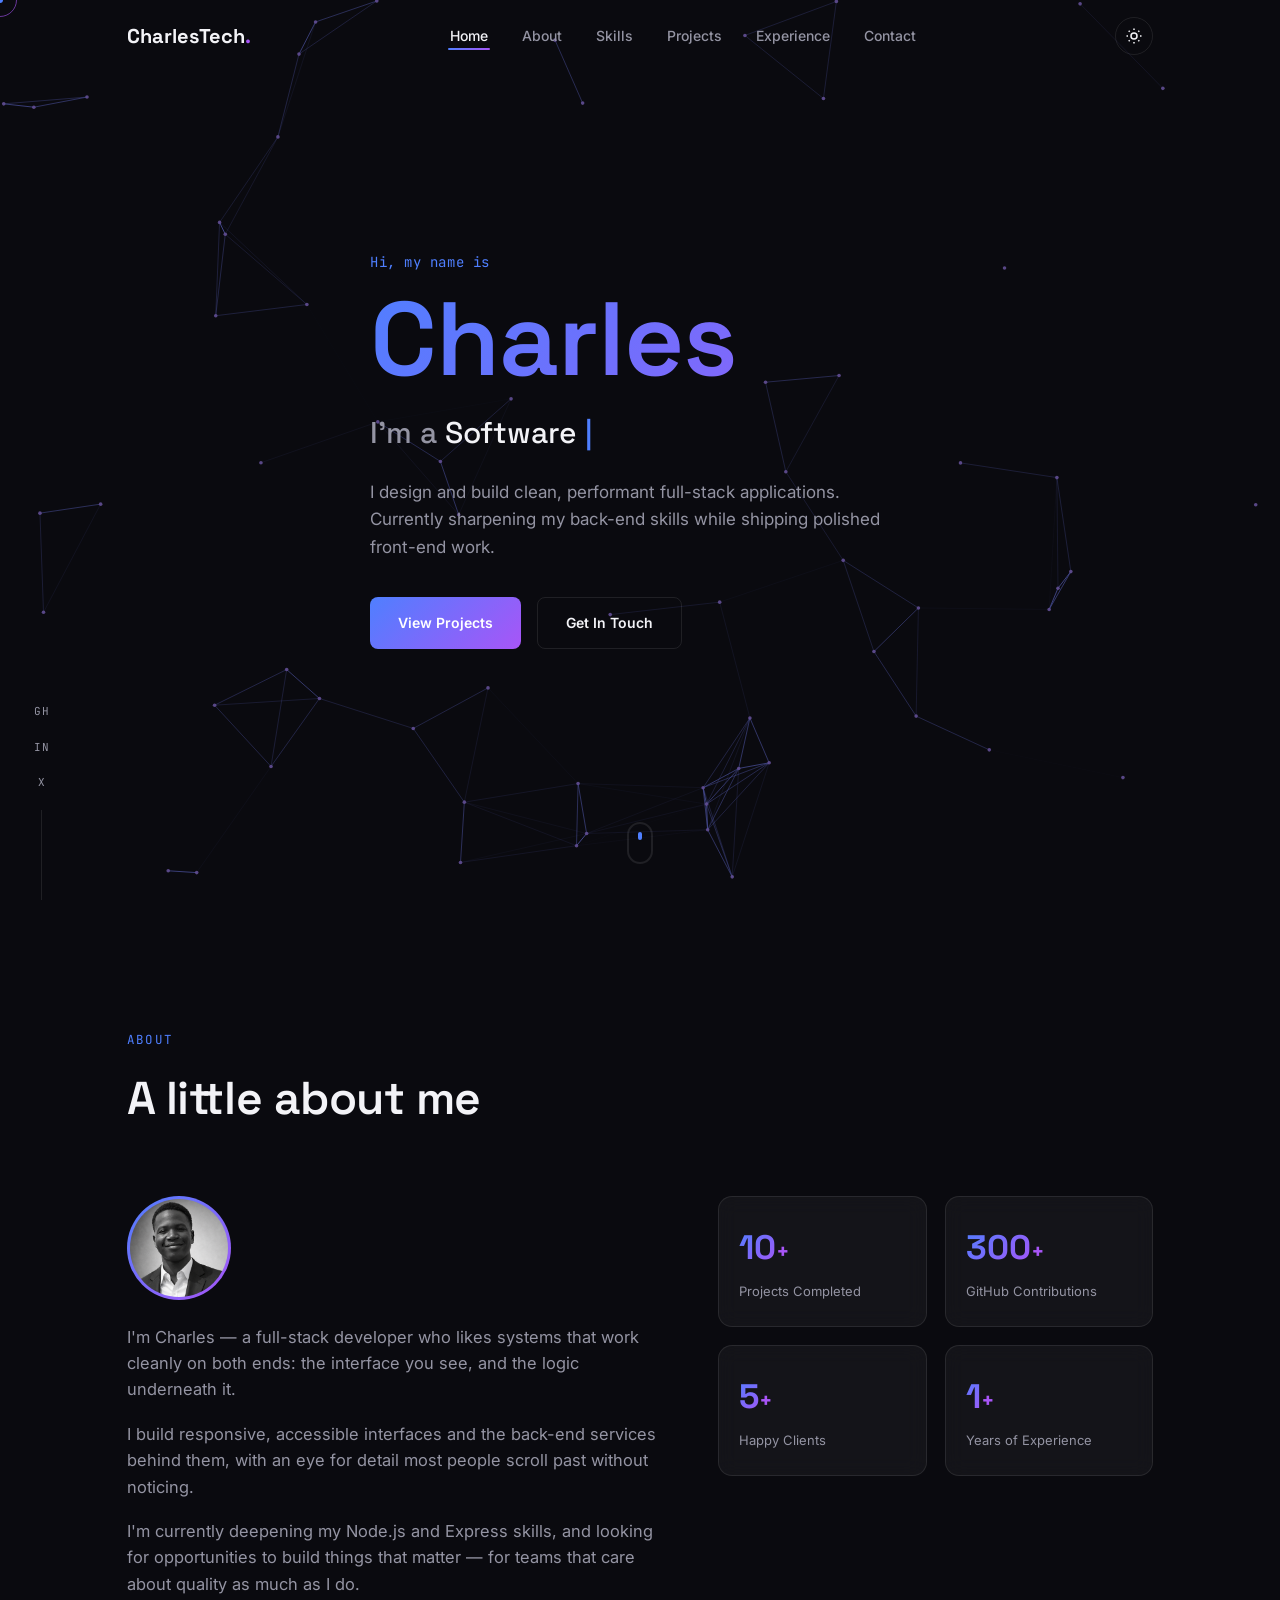
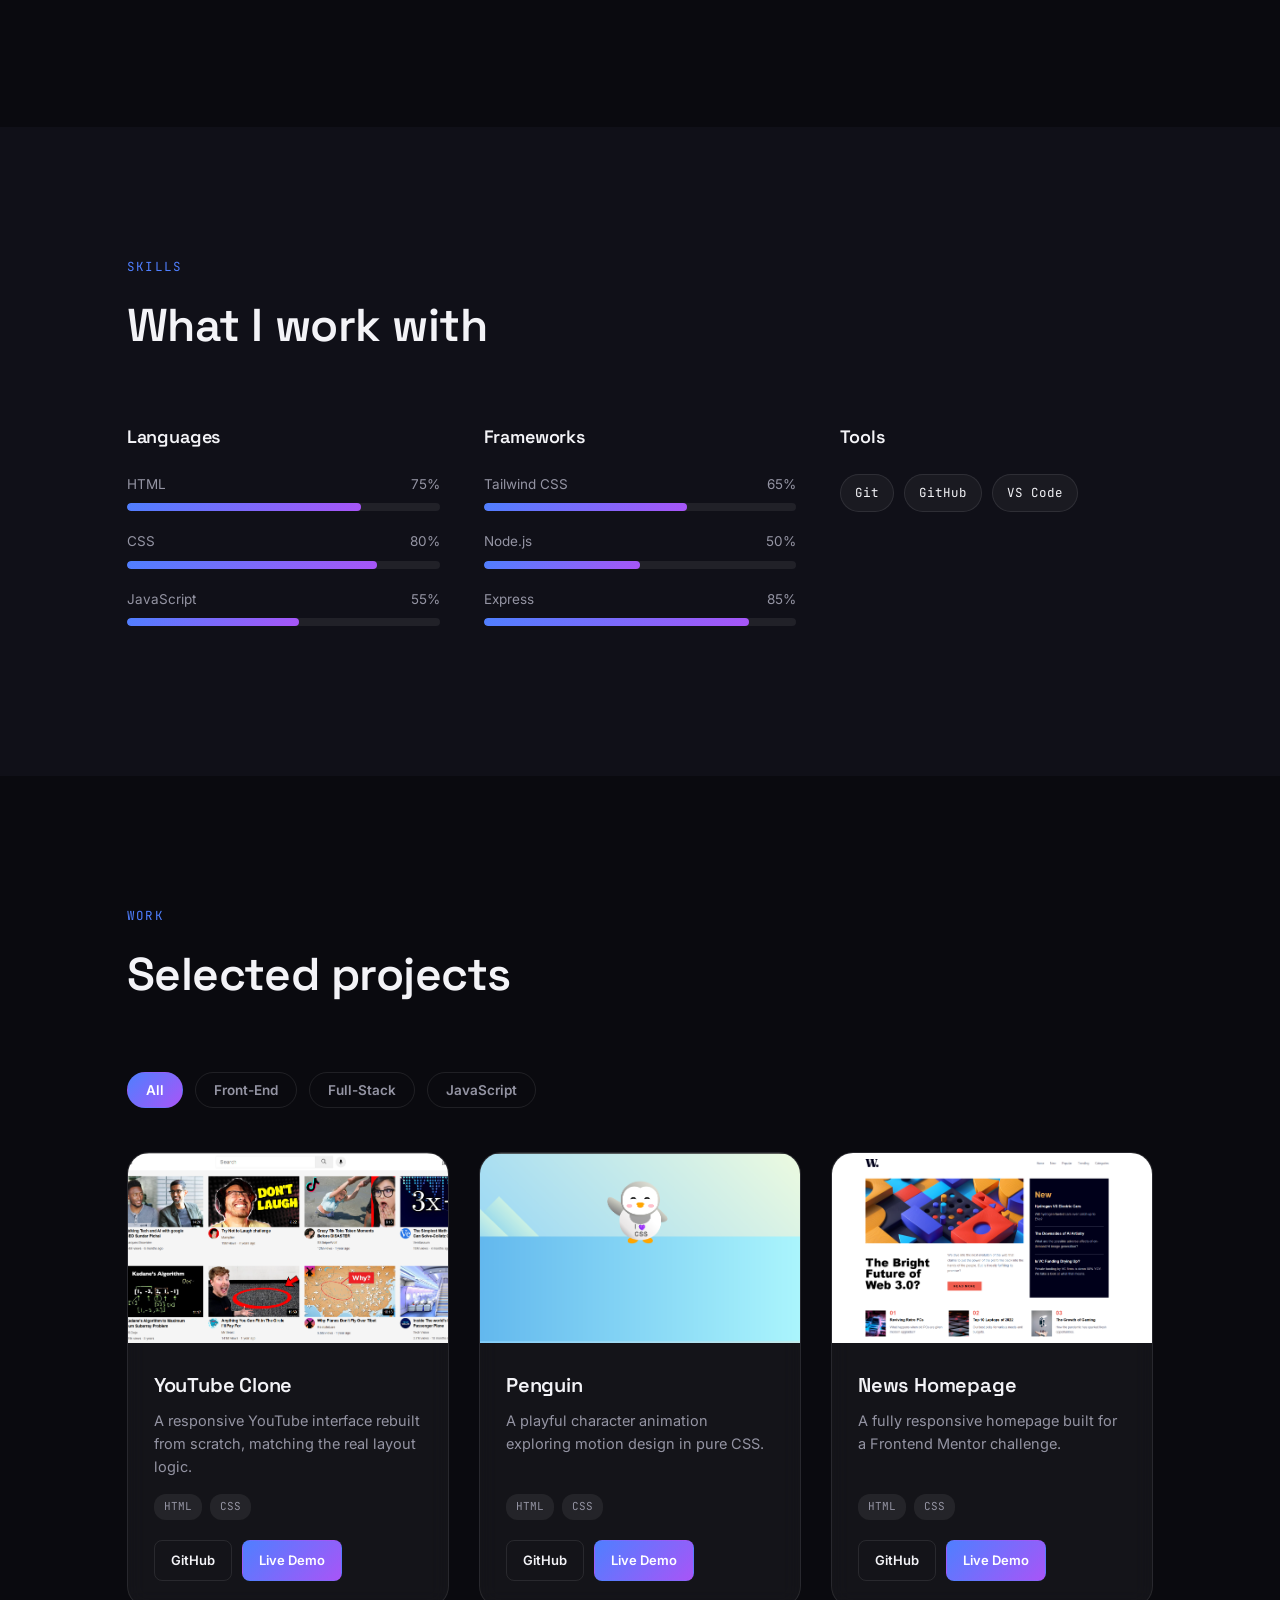
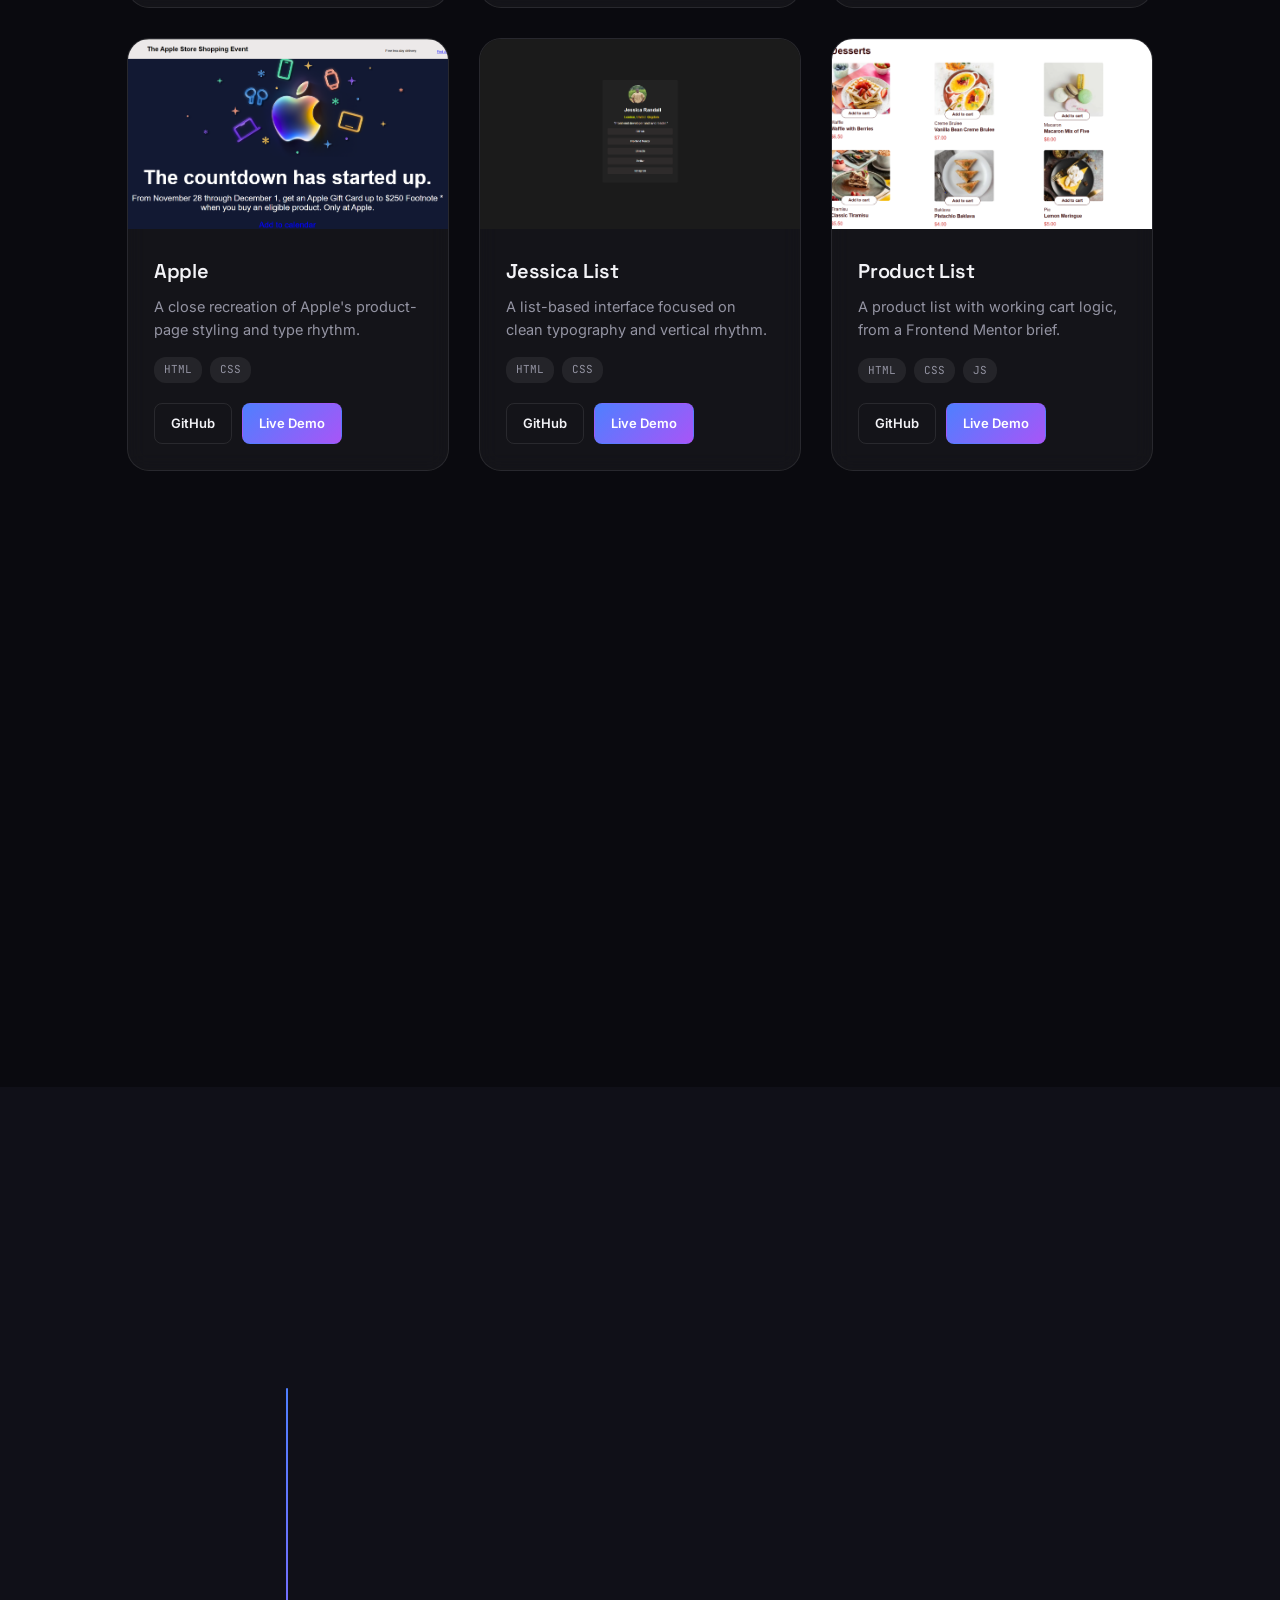
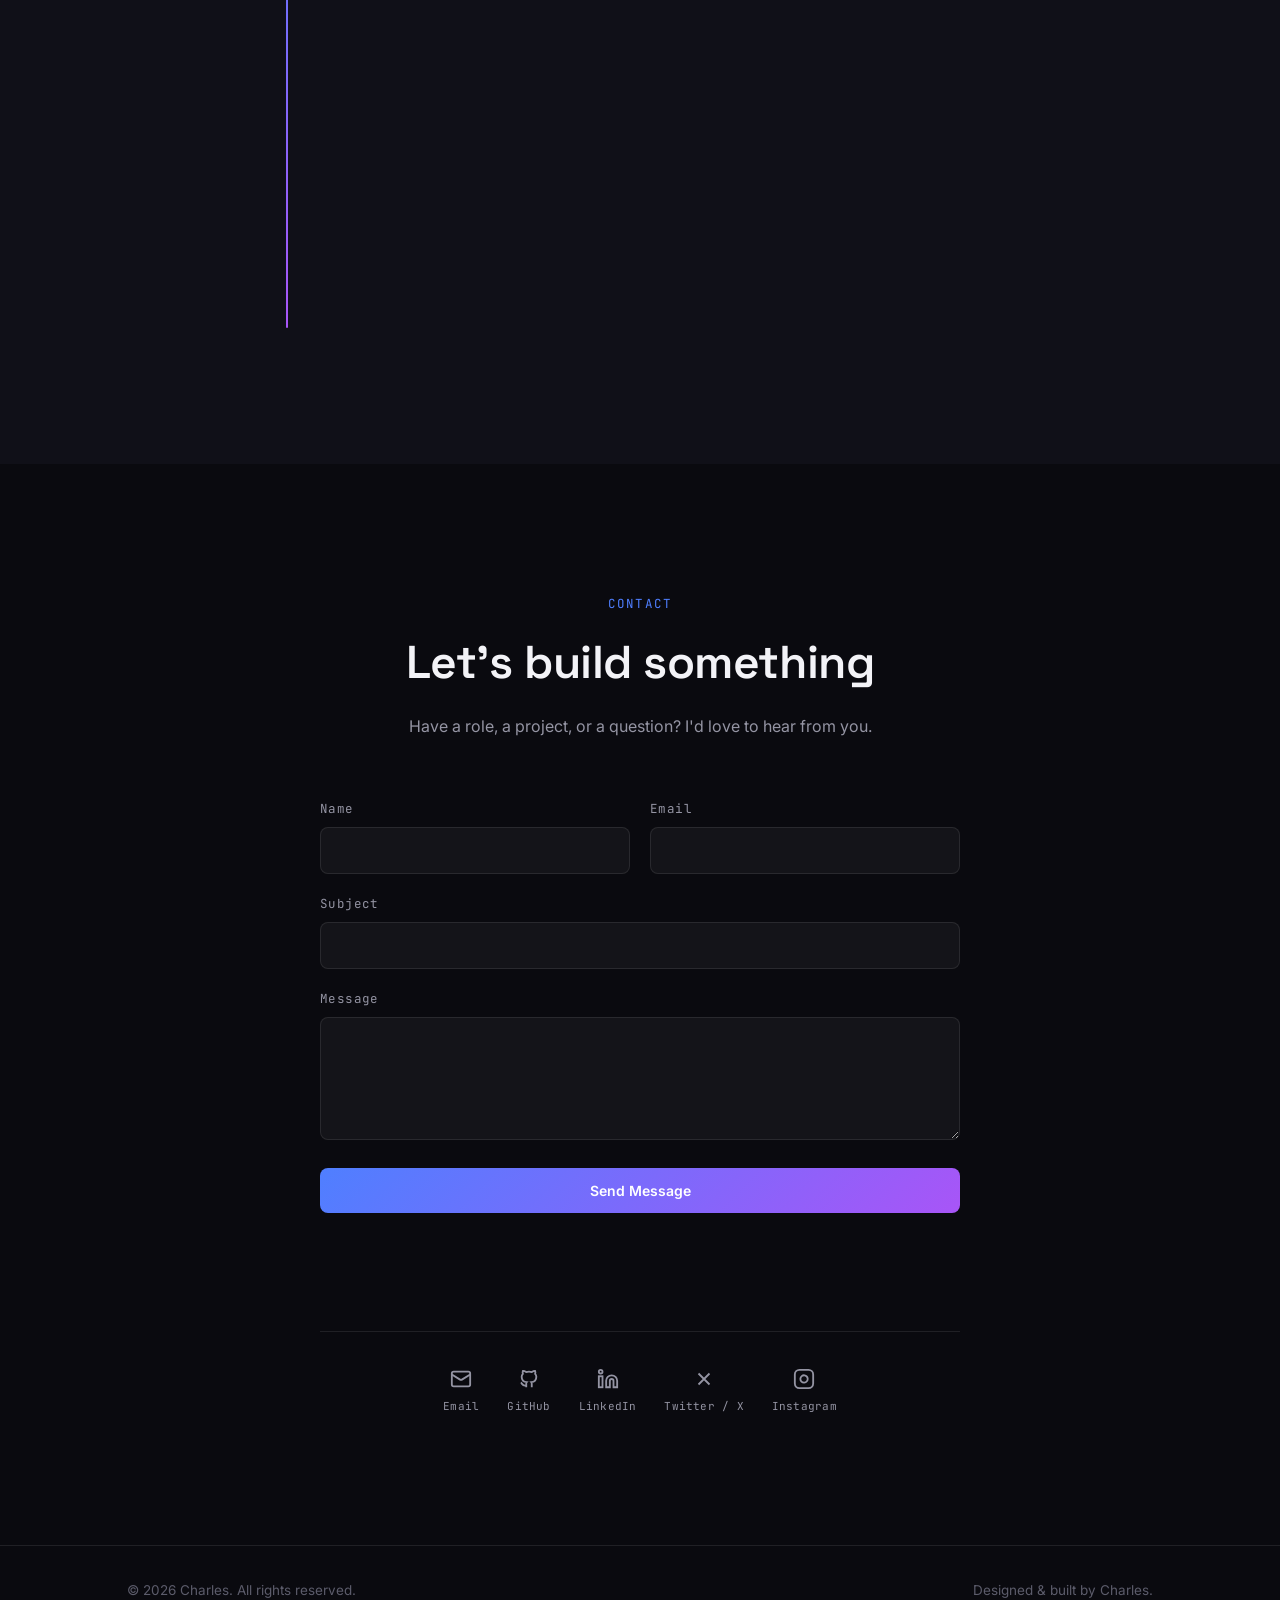
==== commit 32e65be1: "changed the icons on the website" ====
--- a/index.html
+++ b/index.html
@@ -64,10 +64,6 @@
   <nav class="nav wrap" aria-label="Primary">
     <a href="#home" class="logo">CharlesTech<span class="dot">.</span></a>
 
-    <button class="nav-toggle" id="nav-toggle" aria-expanded="false" aria-controls="nav-links" aria-label="Toggle navigation menu">
-      <span></span><span></span><span></span>
-    </button>
-
     <ul class="nav-links" id="nav-links">
       <li><a href="#home" class="nav-link" data-nav>Home</a></li>
       <li><a href="#about" class="nav-link" data-nav>About</a></li>
@@ -84,11 +80,39 @@
   </nav>
 </header>
 
+<!-- ================= BOTTOM ICON NAV (mobile only) ================= -->
+<nav class="bottom-nav" aria-label="Mobile navigation">
+  <a href="#home" class="nav-link bottom-nav-item" data-nav>
+    <svg viewBox="0 0 24 24" fill="none" stroke="currentColor" stroke-width="2"><path d="m3 9 9-7 9 7v11a2 2 0 0 1-2 2H5a2 2 0 0 1-2-2z"/><polyline points="9 22 9 12 15 12 15 22"/></svg>
+    <span>Home</span>
+  </a>
+  <a href="#about" class="nav-link bottom-nav-item" data-nav>
+    <svg viewBox="0 0 24 24" fill="none" stroke="currentColor" stroke-width="2"><path d="M20 21v-2a4 4 0 0 0-4-4H8a4 4 0 0 0-4 4v2"/><circle cx="12" cy="7" r="4"/></svg>
+    <span>About</span>
+  </a>
+  <a href="#skills" class="nav-link bottom-nav-item" data-nav>
+    <svg viewBox="0 0 24 24" fill="none" stroke="currentColor" stroke-width="2"><polyline points="16 18 22 12 16 6"/><polyline points="8 6 2 12 8 18"/></svg>
+    <span>Skills</span>
+  </a>
+  <a href="#projects" class="nav-link bottom-nav-item" data-nav>
+    <svg viewBox="0 0 24 24" fill="none" stroke="currentColor" stroke-width="2"><path d="M20 20a2 2 0 0 0 2-2V8a2 2 0 0 0-2-2h-7.9a2 2 0 0 1-1.69-.9L9.6 3.9A2 2 0 0 0 7.9 3H4a2 2 0 0 0-2 2v13a2 2 0 0 0 2 2Z"/></svg>
+    <span>Projects</span>
+  </a>
+  <a href="#experience" class="nav-link bottom-nav-item" data-nav>
+    <svg viewBox="0 0 24 24" fill="none" stroke="currentColor" stroke-width="2"><rect width="20" height="14" x="2" y="7" rx="2" ry="2"/><path d="M16 21V5a2 2 0 0 0-2-2h-4a2 2 0 0 0-2 2v16"/></svg>
+    <span>Experience</span>
+  </a>
+  <a href="#contact" class="nav-link bottom-nav-item" data-nav>
+    <svg viewBox="0 0 24 24" fill="none" stroke="currentColor" stroke-width="2"><rect width="20" height="16" x="2" y="4" rx="2"/><path d="m22 7-8.97 5.7a1.94 1.94 0 0 1-2.06 0L2 7"/></svg>
+    <span>Contact</span>
+  </a>
+</nav>
+
 <!-- ================= FLOATING SOCIAL RAIL (desktop) ================= -->
 <div class="social-rail" aria-hidden="true">
-  <a href="https://github.com/CharlesAdekanye" target="_blank" rel="noopener" aria-label="GitHub">GH</a>
-  <a href="https://linkedin.com/in/charles-adekanye" target="_blank" rel="noopener" aria-label="LinkedIn">IN</a>
-  <a href="https://twitter.com/charlesbuilds" target="_blank" rel="noopener" aria-label="Twitter / X">X</a>
+  <a href="https://github.com/adekanye-segun-charles" target="_blank" rel="noopener" aria-label="GitHub">GH</a>
+  <a href="https://linkedin.com/in/Adekanye Segun Charles" target="_blank" rel="noopener" aria-label="LinkedIn">IN</a>
+  <a href="https://twitter.com/𝐓ʜᴇ 𝐂ʜᴀʀʟᴇs 𝐓ᴇᴄʜ" target="_blank" rel="noopener" aria-label="Twitter / X">X</a>
   <span class="rail-line"></span>
 </div>
 
@@ -122,12 +146,16 @@
   <section id="about" class="section">
     <div class="wrap">
       <div class="section-head reveal">
-        <span class="tag">01 — About</span>
+        <span class="tag"> About</span>
         <h2>A little about me</h2>
       </div>
 
       <div class="about-grid">
         <div class="about-text reveal">
+          <div class="about-avatar-wrap">
+            <!-- TODO: replace with a real headshot at assets/profile.png (square image recommended) -->
+            <img src="/images/charles-image.png" alt="Charles" class="about-avatar">
+          </div>
           <p>I'm Charles — a full-stack developer who likes systems that work cleanly on both ends: the interface you see, and the logic underneath it.</p>
           <p>I build responsive, accessible interfaces and the back-end services behind them, with an eye for detail most people scroll past without noticing.</p>
           <p>I'm currently deepening my Node.js and Express skills, and looking for opportunities to build things that matter — for teams that care about quality as much as I do.</p>
@@ -160,7 +188,7 @@
   <section id="skills" class="section section-alt">
     <div class="wrap">
       <div class="section-head reveal">
-        <span class="tag">02 — Skills</span>
+        <span class="tag">Skills</span>
         <h2>What I work with</h2>
       </div>
 
@@ -213,7 +241,7 @@
   <section id="projects" class="section">
     <div class="wrap">
       <div class="section-head reveal">
-        <span class="tag">03 — Work</span>
+        <span class="tag"> Work</span>
         <h2>Selected projects</h2>
       </div>
 
@@ -235,7 +263,7 @@
             <p>A responsive YouTube interface rebuilt from scratch, matching the real layout logic.</p>
             <div class="tech-tags"><span>HTML</span><span>CSS</span></div>
             <div class="project-links">
-              <a href="https://github.com/CharlesAdekanye" target="_blank" rel="noopener" class="btn-icon">GitHub</a>
+              <a href="https://github.com/adekanye-segun-charles" target="_blank" rel="noopener" class="btn-icon">GitHub</a>
               <a href="/youtube project/youtube layout.html" class="btn-icon btn-icon-primary">Live Demo</a>
             </div>
           </div>
@@ -250,7 +278,7 @@
             <p>A playful character animation exploring motion design in pure CSS.</p>
             <div class="tech-tags"><span>HTML</span><span>CSS</span></div>
             <div class="project-links">
-              <a href="https://github.com/CharlesAdekanye" target="_blank" rel="noopener" class="btn-icon">GitHub</a>
+              <a href="https://github.com/adekanye-segun-charles" target="_blank" rel="noopener" class="btn-icon">GitHub</a>
               <a href="https://penguin-teal-six.vercel.app/" target="_blank" rel="noopener" class="btn-icon btn-icon-primary">Live Demo</a>
             </div>
           </div>
@@ -265,7 +293,7 @@
             <p>A fully responsive homepage built for a Frontend Mentor challenge.</p>
             <div class="tech-tags"><span>HTML</span><span>CSS</span></div>
             <div class="project-links">
-              <a href="https://github.com/CharlesAdekanye" target="_blank" rel="noopener" class="btn-icon">GitHub</a>
+              <a href="https://github.com/adekanye-segun-charles" target="_blank" rel="noopener" class="btn-icon">GitHub</a>
               <a href="https://news-homepage-six-gamma.vercel.app/" target="_blank" rel="noopener" class="btn-icon btn-icon-primary">Live Demo</a>
             </div>
           </div>
@@ -280,7 +308,7 @@
             <p>A close recreation of Apple's product-page styling and type rhythm.</p>
             <div class="tech-tags"><span>HTML</span><span>CSS</span></div>
             <div class="project-links">
-              <a href="https://github.com/CharlesAdekanye" target="_blank" rel="noopener" class="btn-icon">GitHub</a>
+              <a href="https://github.com/adekanye-segun-charles" target="_blank" rel="noopener" class="btn-icon">GitHub</a>
               <a href="https://apple-sooty-nine.vercel.app/" target="_blank" rel="noopener" class="btn-icon btn-icon-primary">Live Demo</a>
             </div>
           </div>
@@ -295,7 +323,7 @@
             <p>A list-based interface focused on clean typography and vertical rhythm.</p>
             <div class="tech-tags"><span>HTML</span><span>CSS</span></div>
             <div class="project-links">
-              <a href="https://github.com/CharlesAdekanye" target="_blank" rel="noopener" class="btn-icon">GitHub</a>
+              <a href="https://github.com/adekanye-segun-charles" target="_blank" rel="noopener" class="btn-icon">GitHub</a>
               <a href="https://jessica-ecru.vercel.app/" target="_blank" rel="noopener" class="btn-icon btn-icon-primary">Live Demo</a>
             </div>
           </div>
@@ -303,14 +331,14 @@
 
         <article class="project-card reveal" data-category="fullstack">
           <div class="project-media">
-            <img src="/images/desert.png" alt="Product list with cart" loading="lazy">
+            <img src="./images/desert.png" alt="Product list with cart" loading="lazy">
           </div>
           <div class="project-body">
             <h3>Product List</h3>
             <p>A product list with working cart logic, from a Frontend Mentor brief.</p>
             <div class="tech-tags"><span>HTML</span><span>CSS</span><span>JS</span></div>
             <div class="project-links">
-              <a href="https://github.com/CharlesAdekanye" target="_blank" rel="noopener" class="btn-icon">GitHub</a>
+              <a href="https://github.com/adekanye-segun-charles" target="_blank" rel="noopener" class="btn-icon">GitHub</a>
               <a href="https://product-list-fawn-two.vercel.app/" target="_blank" rel="noopener" class="btn-icon btn-icon-primary">Live Demo</a>
             </div>
           </div>
@@ -325,7 +353,7 @@
             <p>A rebuild of the Moniepoint website, focused on brand tone and layout precision.</p>
             <div class="tech-tags"><span>HTML</span><span>CSS</span></div>
             <div class="project-links">
-              <a href="https://github.com/CharlesAdekanye" target="_blank" rel="noopener" class="btn-icon">GitHub</a>
+              <a href="https://github.com/adekanye-segun-charles" target="_blank" rel="noopener" class="btn-icon">GitHub</a>
               <a href="https://moniepoint-ebon.vercel.app/" target="_blank" rel="noopener" class="btn-icon btn-icon-primary">Live Demo</a>
             </div>
           </div>
@@ -340,7 +368,7 @@
             <p>A browser extension management interface with toggle states and filtering.</p>
             <div class="tech-tags"><span>HTML</span><span>CSS</span><span>JS</span></div>
             <div class="project-links">
-              <a href="https://github.com/CharlesAdekanye" target="_blank" rel="noopener" class="btn-icon">GitHub</a>
+              <a href="https://github.com/adekanye-segun-charles" target="_blank" rel="noopener" class="btn-icon">GitHub</a>
               <a href="https://browser-extension-manager-q71enlwsi.vercel.app/" target="_blank" rel="noopener" class="btn-icon btn-icon-primary">Live Demo</a>
             </div>
           </div>
@@ -355,7 +383,7 @@
             <p>An animated Valentine's card with interactive JavaScript touches.</p>
             <div class="tech-tags"><span>HTML</span><span>CSS</span><span>JS</span></div>
             <div class="project-links">
-              <a href="https://github.com/CharlesAdekanye" target="_blank" rel="noopener" class="btn-icon">GitHub</a>
+              <a href="https://github.com/adekanye-segun-charles" target="_blank" rel="noopener" class="btn-icon">GitHub</a>
               <a href="https://valentine-beta-swart.vercel.app/" target="_blank" rel="noopener" class="btn-icon btn-icon-primary">Live Demo</a>
             </div>
           </div>
@@ -369,7 +397,7 @@
   <section id="experience" class="section section-alt">
     <div class="wrap">
       <div class="section-head reveal">
-        <span class="tag">04 — Journey</span>
+        <span class="tag"> Journey</span>
         <h2>Experience &amp; milestones</h2>
       </div>
 
@@ -415,12 +443,12 @@
   <section id="contact" class="section">
     <div class="wrap contact-wrap">
       <div class="section-head reveal center">
-        <span class="tag">05 — Contact</span>
+        <span class="tag"> Contact</span>
         <h2>Let's build something</h2>
         <p class="section-sub">Have a role, a project, or a question? I'd love to hear from you.</p>
       </div>
 
-      <div class="contact-grid">
+      <div class="contact-grid contact-grid-single">
         <form class="contact-form reveal" id="contact-form" novalidate>
           <div class="form-row">
             <div class="field">
@@ -446,28 +474,28 @@
           <p class="form-status" id="form-status" role="status" aria-live="polite"></p>
         </form>
 
-        <div class="contact-info reveal">
-          <a href="mailto:adekanyeseguncharles@gmail.com" class="contact-item">
-            <span class="contact-label">Email</span>
-            adekanyeseguncharles@gmail.com
+        <!-- TODO: update the links below with your real profile URLs -->
+        <div class="social-icons-row reveal">
+          <a href="mailto:adekanyeseguncharles@gmail.com" class="social-icon-item">
+            <svg viewBox="0 0 24 24" fill="none" stroke="currentColor" stroke-width="2"><rect width="20" height="16" x="2" y="4" rx="2"/><path d="m22 7-8.97 5.7a1.94 1.94 0 0 1-2.06 0L2 7"/></svg>
+            <span>Email</span>
           </a>
-          <a href="https://github.com/CharlesAdekanye" target="_blank" rel="noopener" class="contact-item">
-            <span class="contact-label">GitHub</span>
-            github.com/CharlesAdekanye
+          <a href="https://github.com/adekanye-segun-charles" target="_blank" rel="noopener" class="social-icon-item">
+            <svg viewBox="0 0 24 24" fill="none" stroke="currentColor" stroke-width="2"><path d="M9 19c-4.3 1.4-4.3-2.5-6-3m12 5v-3.5c0-1 .1-1.4-.5-2 2.8-.3 5.5-1.4 5.5-6a4.6 4.6 0 0 0-1.3-3.2 4.2 4.2 0 0 0-.1-3.2s-1.1-.3-3.5 1.3a12.3 12.3 0 0 0-6.2 0C6.5 2.8 5.4 3.1 5.4 3.1a4.2 4.2 0 0 0-.1 3.2A4.6 4.6 0 0 0 4 9.5c0 4.6 2.7 5.7 5.5 6-.6.6-.6 1.2-.5 2V21"/></svg>
+            <span>GitHub</span>
           </a>
-          <a href="https://linkedin.com/in/charles-adekanye" target="_blank" rel="noopener" class="contact-item">
-            <span class="contact-label">LinkedIn</span>
-            linkedin.com/in/charles-adekanye
+          <a href="https://linkedin.com/in/Adekanye Segun Charles" target="_blank" rel="noopener" class="social-icon-item">
+            <svg viewBox="0 0 24 24" fill="none" stroke="currentColor" stroke-width="2"><path d="M16 8a6 6 0 0 1 6 6v7h-4v-7a2 2 0 0 0-2-2 2 2 0 0 0-2 2v7h-4v-7a6 6 0 0 1 6-6z"/><rect width="4" height="12" x="2" y="9"/><circle cx="4" cy="4" r="2"/></svg>
+            <span>LinkedIn</span>
           </a>
-          <a href="https://twitter.com/charlesbuilds" target="_blank" rel="noopener" class="contact-item">
-            <span class="contact-label">Twitter / X</span>
-            @charlesbuilds
+          <a href="https://twitter.com/𝐓ʜᴇ 𝐂ʜᴀʀʟᴇs 𝐓ᴇᴄʜ" target="_blank" rel="noopener" class="social-icon-item">
+            <svg viewBox="0 0 24 24" fill="none" stroke="currentColor" stroke-width="2"><path d="M18 6 6 18M6 6l12 12"/></svg>
+            <span>Twitter / X</span>
           </a>
-          <a href="https://instagram.com" target="_blank" rel="noopener" class="contact-item">
-            <span class="contact-label">Instagram</span>
-            @charles
+          <a href="https://instagram.com/Adekanye Segun Charles" target="_blank" rel="noopener" class="social-icon-item">
+            <svg viewBox="0 0 24 24" fill="none" stroke="currentColor" stroke-width="2"><rect width="20" height="20" x="2" y="2" rx="5" ry="5"/><path d="M16 11.37A4 4 0 1 1 12.63 8 4 4 0 0 1 16 11.37z"/><line x1="17.5" y1="6.5" x2="17.501" y2="6.5"/></svg>
+            <span>Instagram</span>
           </a>
-          <!-- TODO: update social links above with your real profile URLs -->
         </div>
       </div>
     </div>
--- a/style.css
+++ b/style.css
@@ -218,18 +218,7 @@
 :root[data-theme="light"] .icon-sun{ display:none; }
 :root[data-theme="light"] .icon-moon{ display:block; }
 
-.nav-toggle{
-  display:none;
-  flex-direction:column;
-  gap:5px;
-  width:24px;
-}
-.nav-toggle span{
-  height:2px; width:100%;
-  background:var(--text);
-  border-radius:2px;
-  transition:transform .3s ease, opacity .3s ease;
-}
+.nav-toggle{ display:none; }
 
 /* ---------------------------------------------------------------------
    6. FLOATING SOCIAL RAIL
@@ -256,6 +245,44 @@
   background:var(--border);
 }
 @media(max-width:1024px){ .social-rail{ display:none; } }
+
+/* ---------------------------------------------------------------------
+   7b. BOTTOM ICON NAV (mobile only, replaces hamburger)
+   --------------------------------------------------------------------- */
+.bottom-nav{
+  display:none;
+}
+@media(max-width:768px){
+  .bottom-nav{
+    display:flex;
+    position:fixed;
+    left:0; right:0; bottom:0;
+    z-index:1000;
+    background:color-mix(in srgb, var(--bg) 88%, transparent);
+    backdrop-filter:blur(14px);
+    border-top:1px solid var(--border);
+    padding:10px 4px calc(10px + env(safe-area-inset-bottom));
+    justify-content:space-around;
+  }
+  body{ padding-bottom:76px; }
+}
+.bottom-nav-item{
+  display:flex;
+  flex-direction:column;
+  align-items:center;
+  gap:4px;
+  flex:1;
+  color:var(--text-dim);
+  transition:color .3s ease, transform .2s ease;
+}
+.bottom-nav-item svg{ width:20px; height:20px; }
+.bottom-nav-item span{
+  font-size:9.5px;
+  font-family:var(--font-mono);
+  letter-spacing:.02em;
+}
+.bottom-nav-item:active{ transform:scale(0.92); }
+.bottom-nav-item.active{ color:var(--accent-1); }
 
 /* ---------------------------------------------------------------------
    7. HERO
@@ -433,6 +460,23 @@
 }
 .about-text p{ color:var(--text-dim); margin-bottom:18px; font-size:16.5px; }
 .about-text p:last-child{ margin-bottom:0; }
+
+.about-avatar-wrap{
+  width:104px;
+  height:104px;
+  border-radius:50%;
+  padding:3px;
+  background:var(--accent-gradient);
+  margin-bottom:24px;
+}
+.about-avatar{
+  width:100%;
+  height:100%;
+  border-radius:50%;
+  object-fit:cover;
+  display:block;
+  background:var(--bg-elevated);
+}
 
 .about-stats{
   display:grid;
@@ -657,24 +701,32 @@
 }
 .form-status{ margin-top:14px; font-size:13.5px; color:var(--accent-1); min-height:18px; }
 
-.contact-info{ display:flex; flex-direction:column; gap:18px; }
-.contact-item{
-  background:var(--surface);
-  border:1px solid var(--border);
-  border-radius:var(--radius-md);
-  padding:18px 20px;
-  transition:transform .3s var(--ease), border-color .3s ease;
-}
-.contact-item:hover{ transform:translateX(6px); border-color:var(--accent-1); }
-.contact-label{
-  display:block;
+.contact-grid-single{ grid-template-columns:1fr; max-width:640px; margin:0 auto; }
+
+.social-icons-row{
+  display:flex;
+  justify-content:center;
+  flex-wrap:wrap;
+  gap:28px;
+  margin-top:36px;
+  padding-top:36px;
+  border-top:1px solid var(--border);
+}
+.social-icon-item{
+  display:flex;
+  flex-direction:column;
+  align-items:center;
+  gap:8px;
+  color:var(--text-dim);
+  transition:color .3s ease, transform .3s ease;
+}
+.social-icon-item svg{ width:22px; height:22px; }
+.social-icon-item span{
   font-family:var(--font-mono);
   font-size:11px;
-  color:var(--accent-1);
-  text-transform:uppercase;
-  letter-spacing:.08em;
-  margin-bottom:4px;
-}
+  letter-spacing:.02em;
+}
+.social-icon-item:hover{ color:var(--accent-1); transform:translateY(-3px); }
 
 /* ---------------------------------------------------------------------
    17. FOOTER
@@ -722,26 +774,14 @@
 }
 
 @media(max-width:768px){
-  .nav-toggle{ display:flex; }
-  .nav-links{
-    position:fixed;
-    top:72px; left:0; right:0;
-    flex-direction:column;
-    background:var(--bg-elevated);
-    border-bottom:1px solid var(--border);
-    padding:10px 6vw 20px;
-    gap:6px;
-    max-height:0;
-    overflow:hidden;
-    transition:max-height .4s var(--ease);
-  }
-  .nav-links.open{ max-height:420px; }
-  .nav-link{ display:block; padding:12px 0; }
+  .nav-links{ display:none; }
 
   .skills-grid{ grid-template-columns:1fr; }
   .about-stats{ grid-template-columns:1fr 1fr; }
   .form-row{ grid-template-columns:1fr; }
   .section{ padding:90px 0; }
+
+  .scroll-top{ bottom:88px; }
 }
 
 /* ---------------------------------------------------------------------
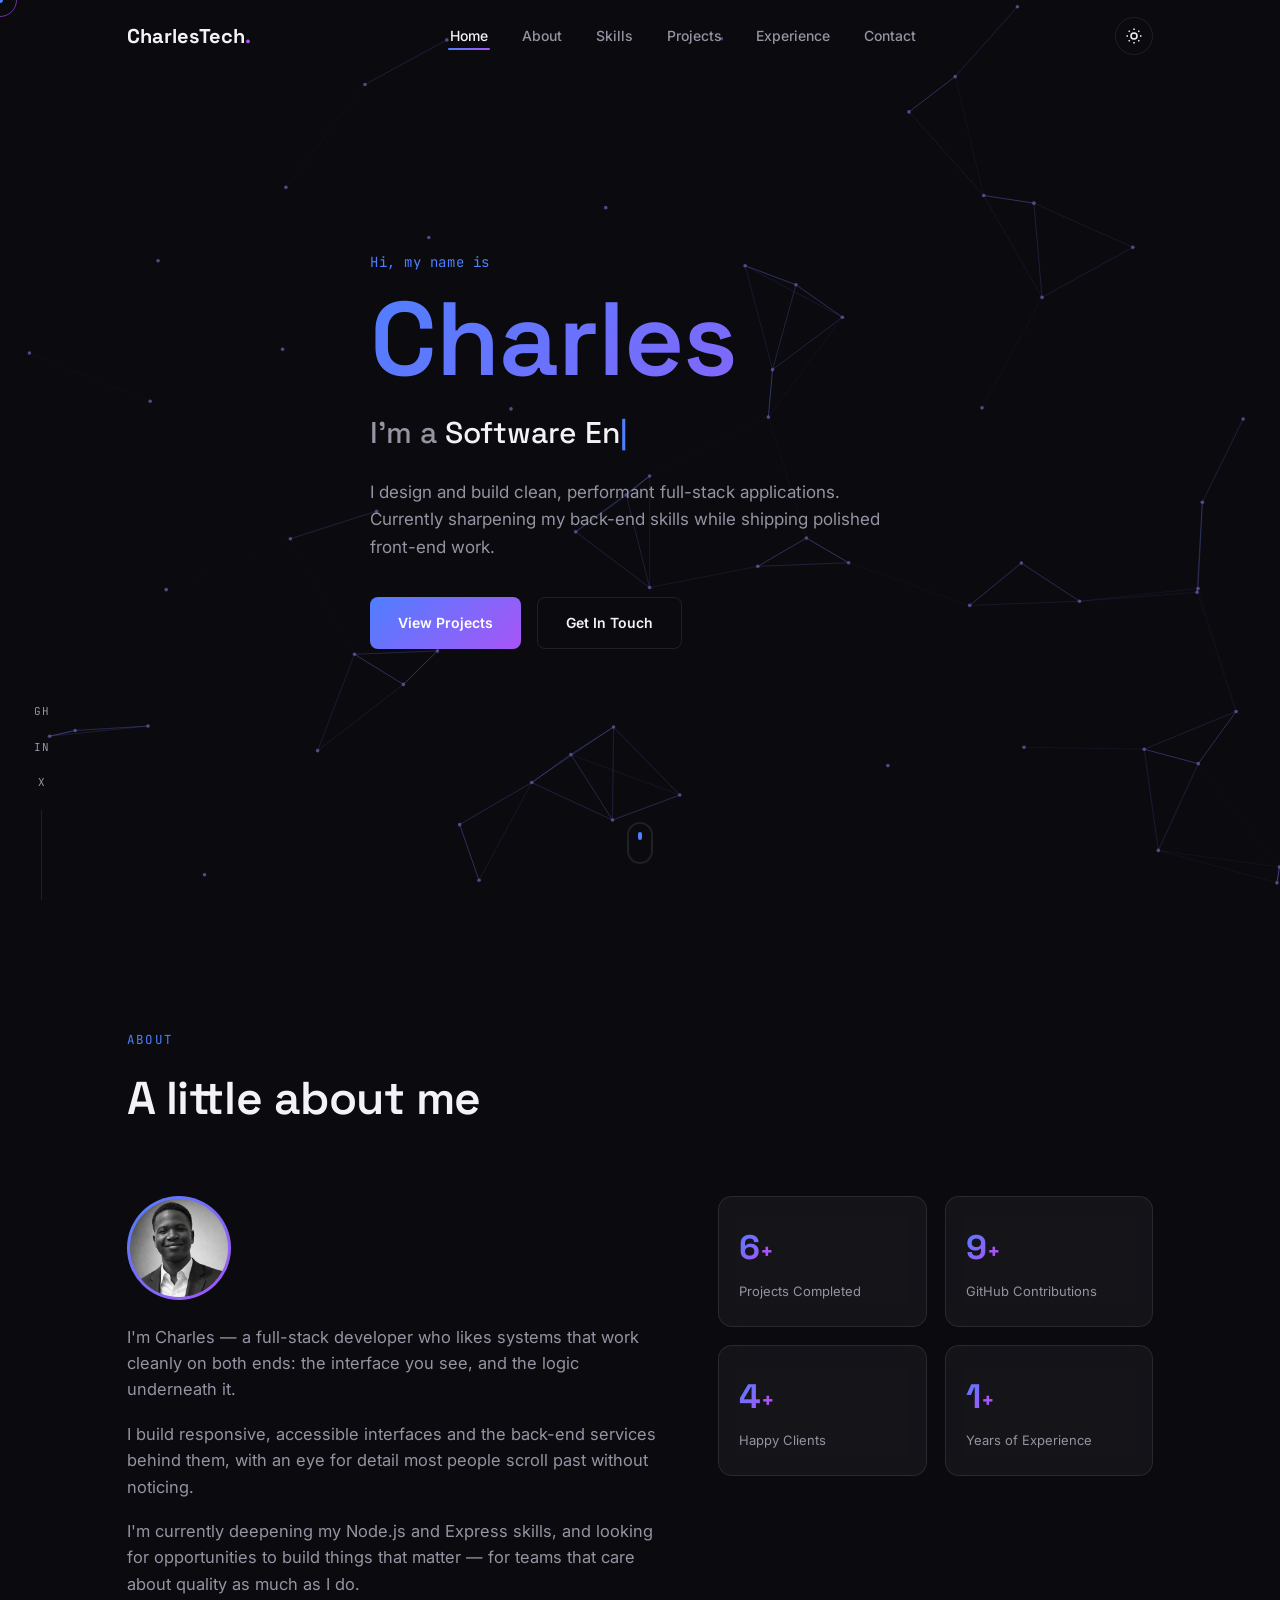
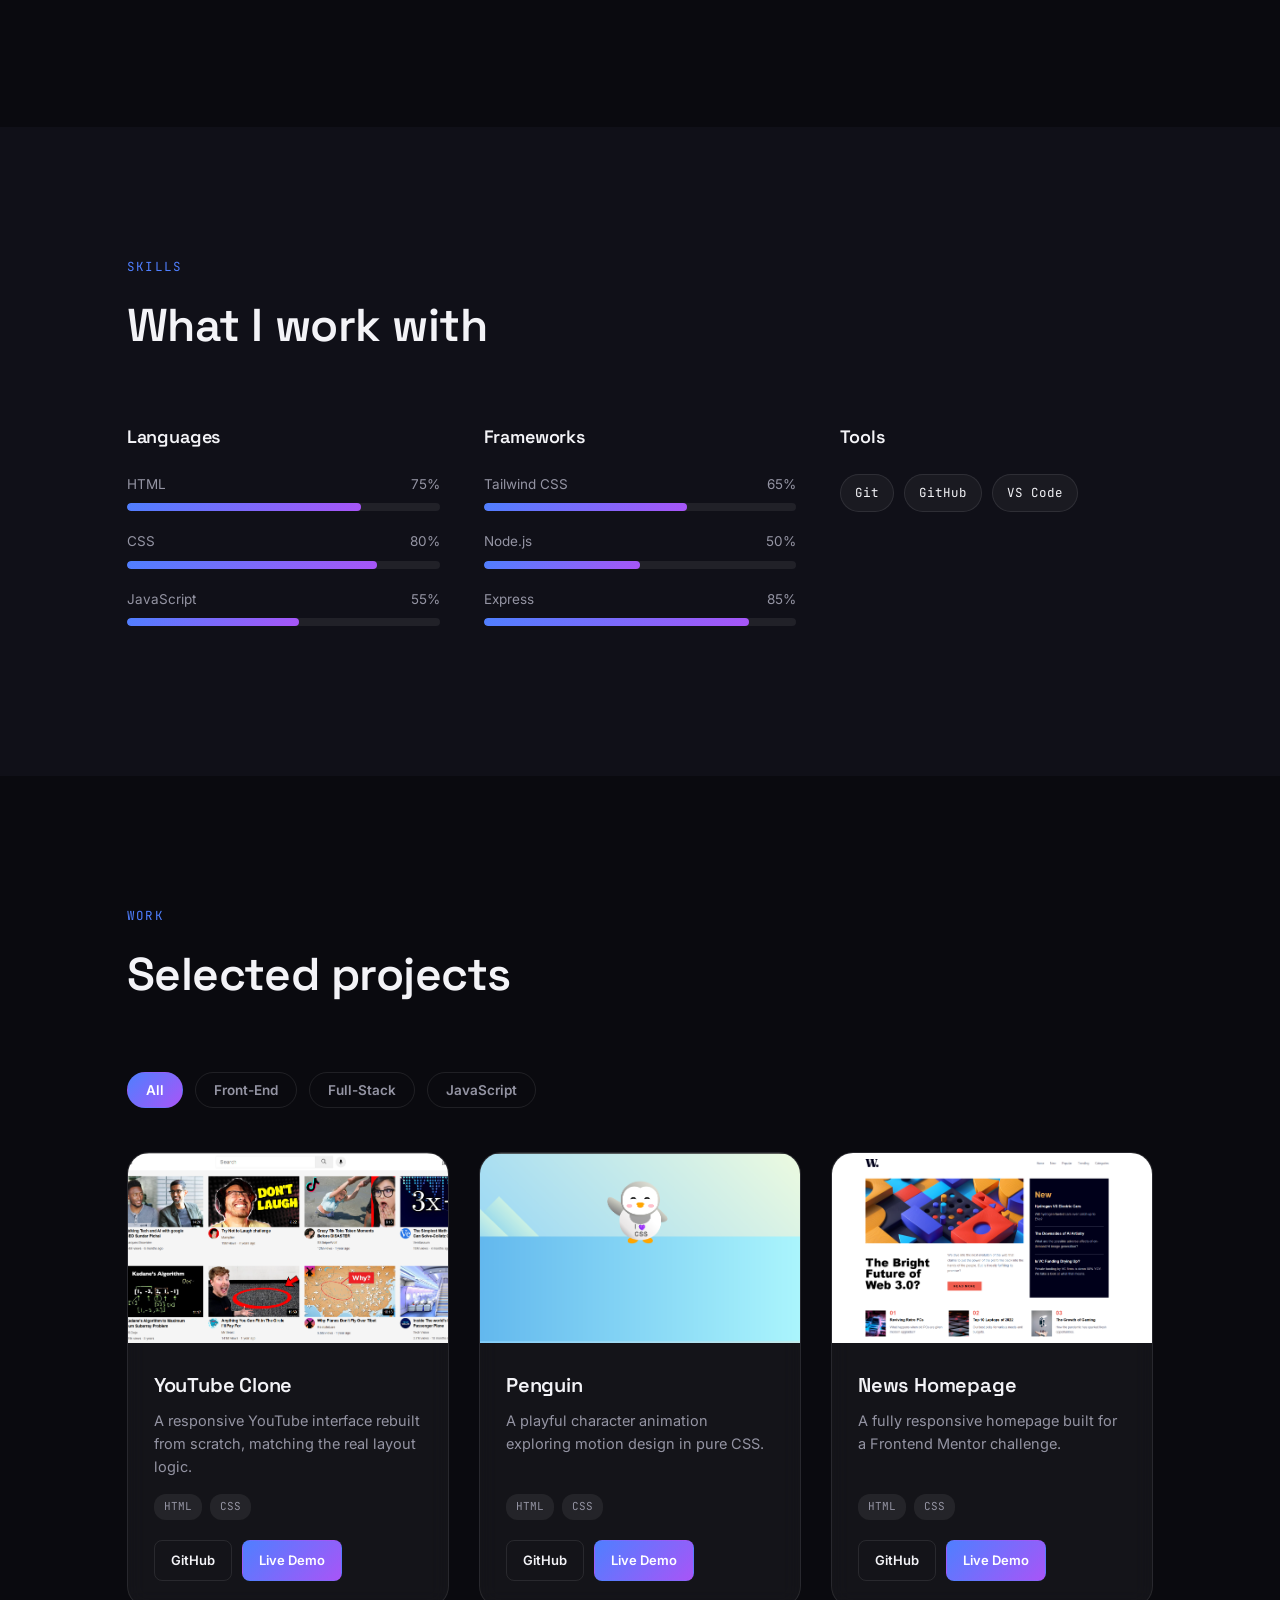
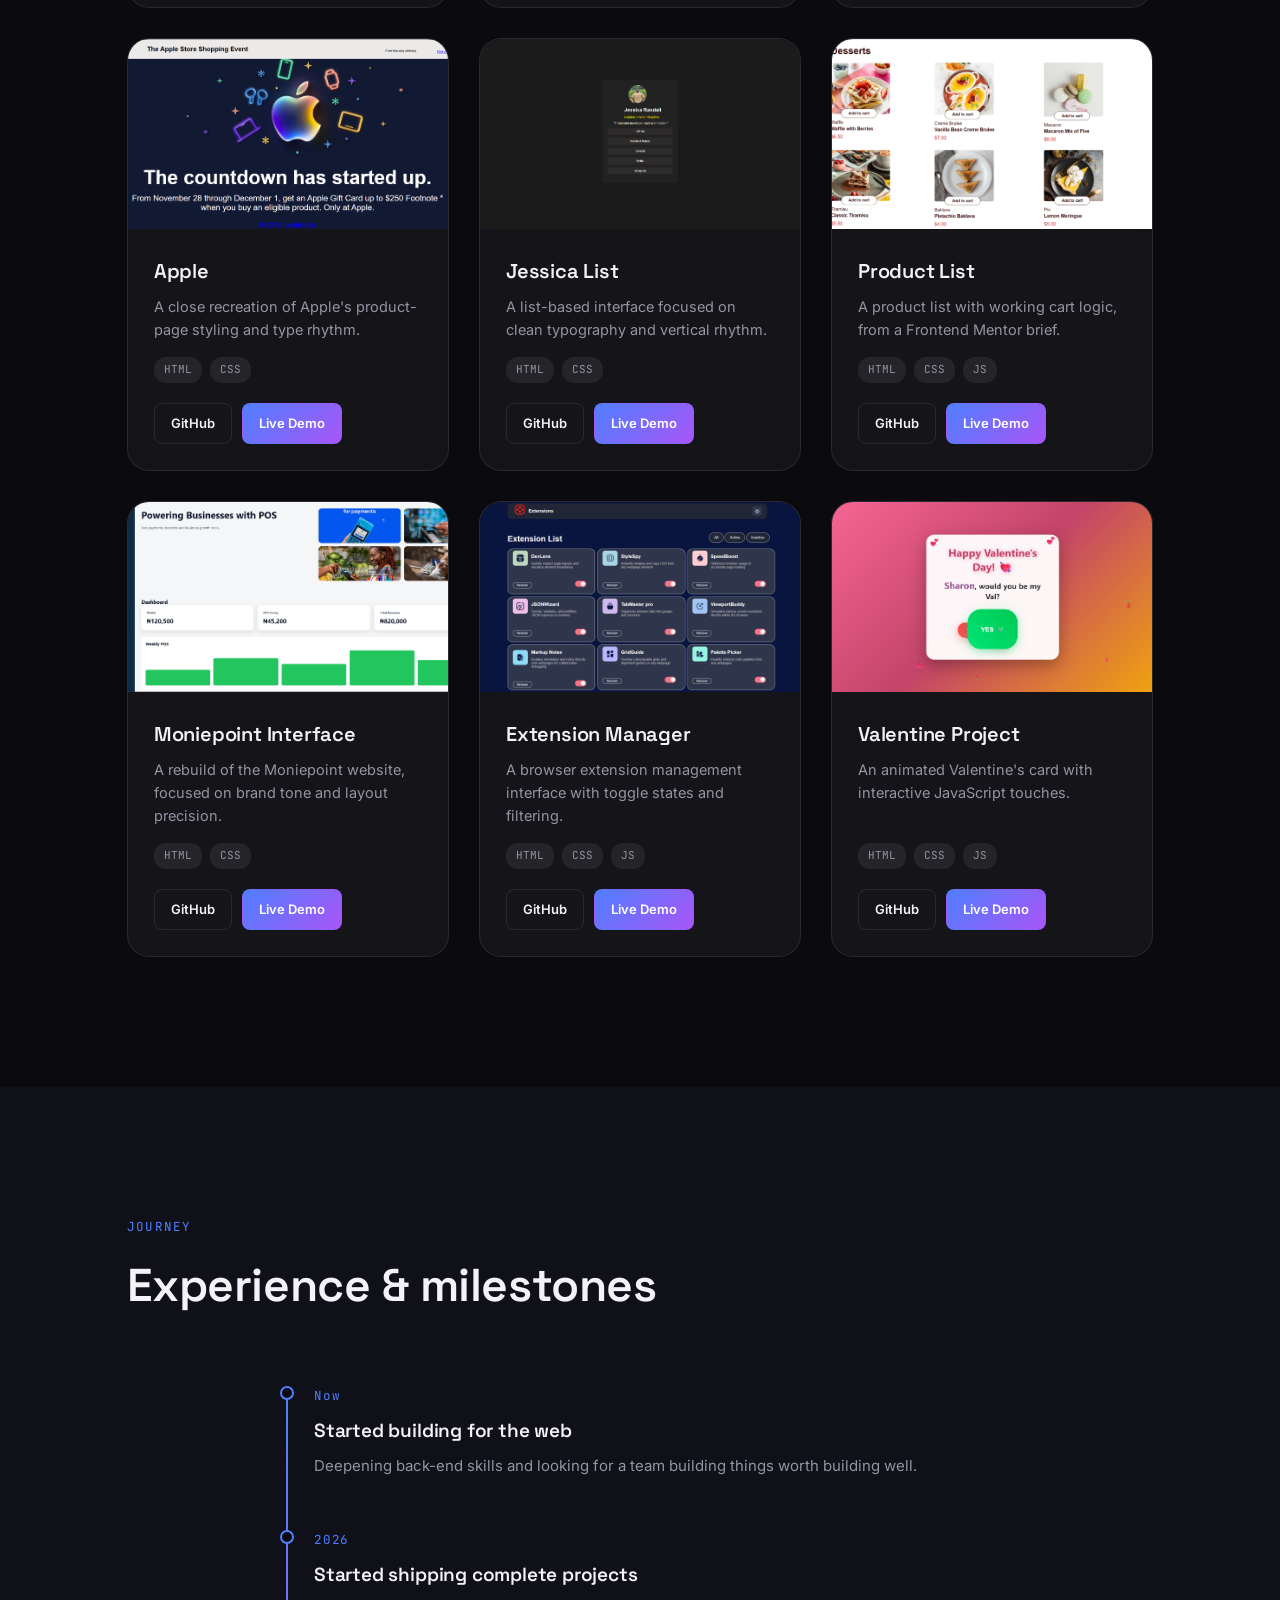
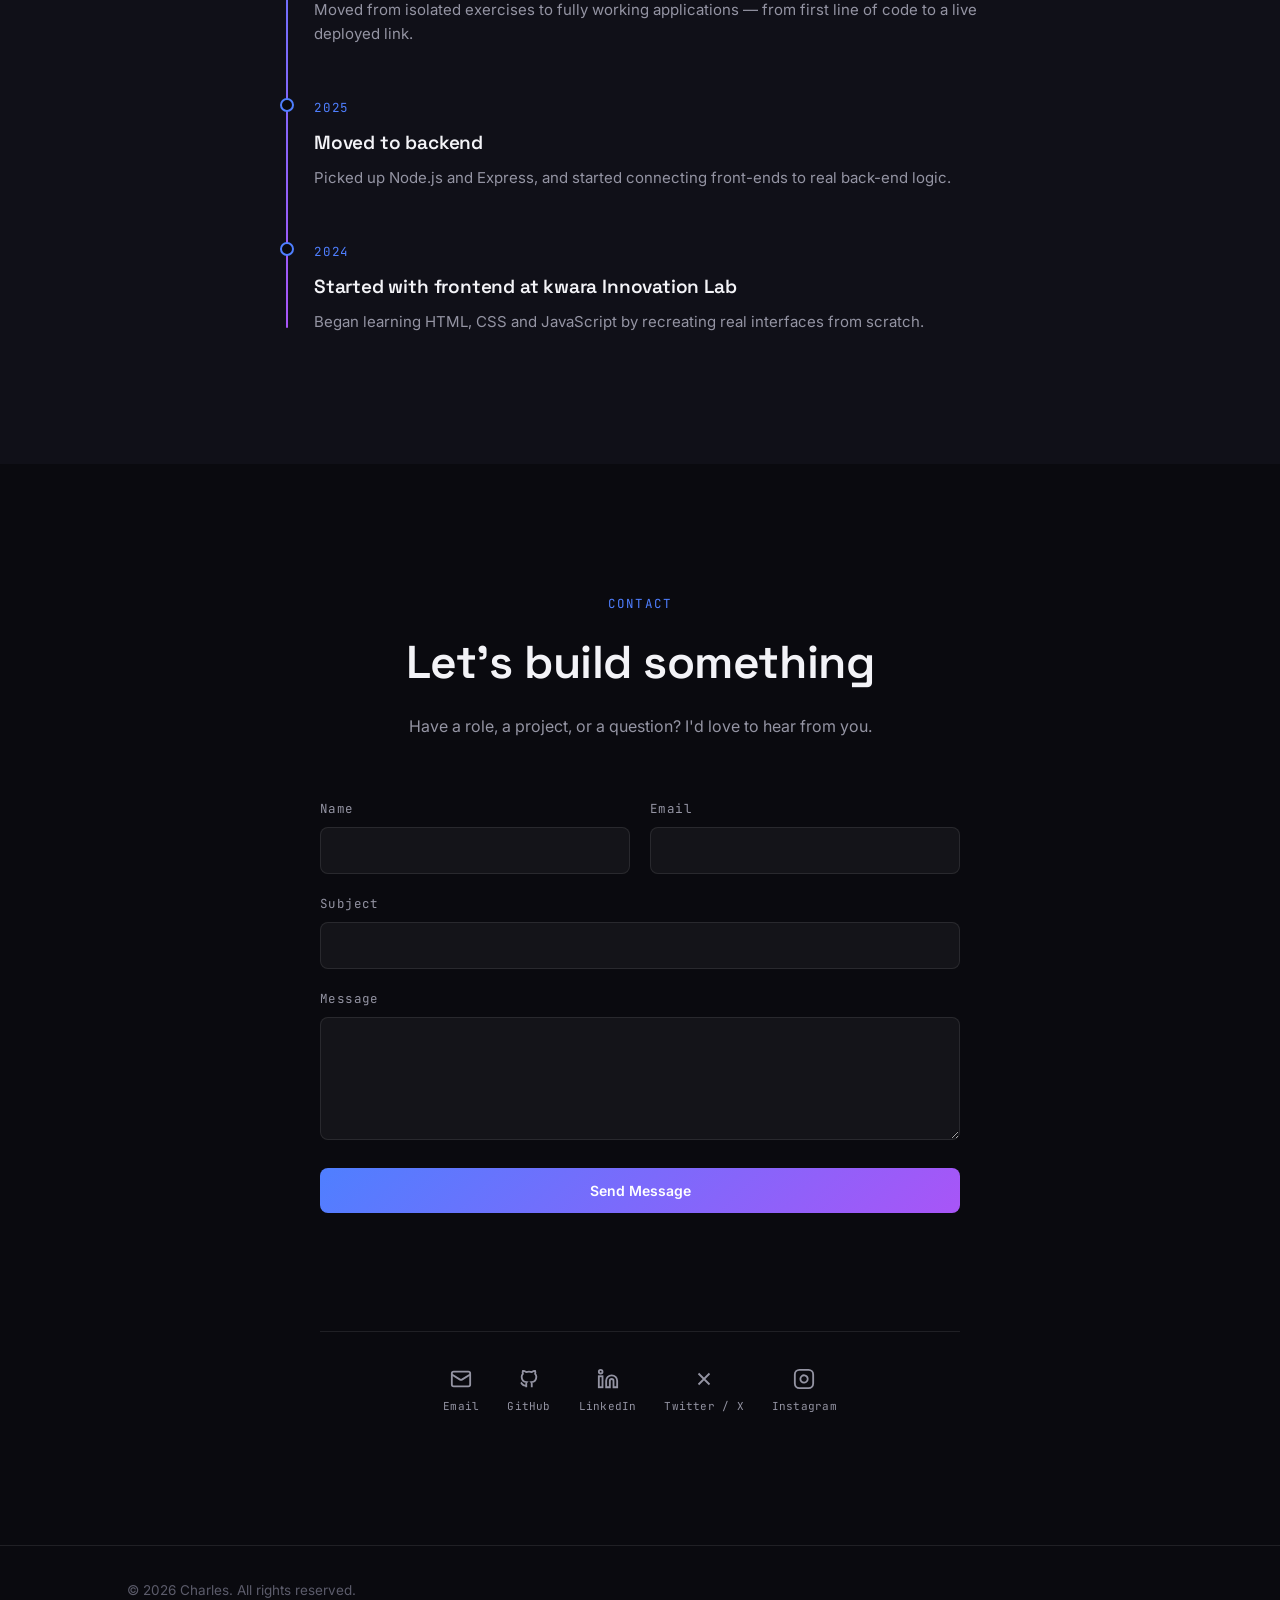
==== commit 9cf06b64: "Added links to the icons" ====
--- a/index.html
+++ b/index.html
@@ -111,8 +111,9 @@
 <!-- ================= FLOATING SOCIAL RAIL (desktop) ================= -->
 <div class="social-rail" aria-hidden="true">
   <a href="https://github.com/adekanye-segun-charles" target="_blank" rel="noopener" aria-label="GitHub">GH</a>
-  <a href="https://linkedin.com/in/Adekanye Segun Charles" target="_blank" rel="noopener" aria-label="LinkedIn">IN</a>
-  <a href="https://twitter.com/𝐓ʜᴇ 𝐂ʜᴀʀʟᴇs 𝐓ᴇᴄʜ" target="_blank" rel="noopener" aria-label="Twitter / X">X</a>
+  <a href="https://www.linkedin.com/in/adekanye-segun-charles-6448423a5?utm_source=share_via&utm_content=profile&utm_medium=member_android
+" target="_blank" rel="noopener" aria-label="LinkedIn">IN</a>
+  <a href="https://x.com/Charles_4362" target="_blank" rel="noopener" aria-label="Twitter / X">X</a>
   <span class="rail-line"></span>
 </div>
 
@@ -163,11 +164,11 @@
 
         <div class="about-stats reveal">
           <div class="stat-card">
+            <span class="stat-number" data-count="7">0</span><span class="stat-plus">+</span>
+            <span class="stat-label">Projects Completed</span>
+          </div>
+          <div class="stat-card">
             <span class="stat-number" data-count="10">0</span><span class="stat-plus">+</span>
-            <span class="stat-label">Projects Completed</span>
-          </div>
-          <div class="stat-card">
-            <span class="stat-number" data-count="300">0</span><span class="stat-plus">+</span>
             <span class="stat-label">GitHub Contributions</span>
           </div>
           <div class="stat-card">
@@ -406,33 +407,34 @@
         <div class="timeline-item reveal">
           <div class="timeline-dot"></div>
           <div class="timeline-content">
-            <span class="timeline-date">2023</span>
+            <span class="timeline-date">Now</span>
             <h3>Started building for the web</h3>
-            <p>Began learning HTML, CSS and JavaScript by recreating real interfaces from scratch.</p>
+            <p>Deepening back-end skills and looking for a team building things worth building well.</p>
+            
+          </div>
+        </div>
+        <div class="timeline-item reveal">
+          <div class="timeline-dot"></div>
+          <div class="timeline-content">
+            <span class="timeline-date">2026</span>
+            <h3>Started shipping complete projects</h3>
+            <p>Moved from isolated exercises to fully working applications — from first line of code to a live deployed link.</p>
+          </div>
+        </div>
+        <div class="timeline-item reveal">
+          <div class="timeline-dot"></div>
+          <div class="timeline-content">
+            <span class="timeline-date">2025</span>
+            <h3>Moved to backend</h3>
+            <p>Picked up Node.js and Express, and started connecting front-ends to real back-end logic.</p>
           </div>
         </div>
         <div class="timeline-item reveal">
           <div class="timeline-dot"></div>
           <div class="timeline-content">
             <span class="timeline-date">2024</span>
-            <h3>Went full-stack</h3>
-            <p>Picked up Node.js and Express, and started connecting front-ends to real back-end logic.</p>
-          </div>
-        </div>
-        <div class="timeline-item reveal">
-          <div class="timeline-dot"></div>
-          <div class="timeline-content">
-            <span class="timeline-date">2025</span>
-            <h3>Started shipping complete projects</h3>
-            <p>Moved from isolated exercises to fully working applications — from first line of code to a live deployed link.</p>
-          </div>
-        </div>
-        <div class="timeline-item reveal">
-          <div class="timeline-dot"></div>
-          <div class="timeline-content">
-            <span class="timeline-date">Now</span>
-            <h3>Looking ahead</h3>
-            <p>Deepening back-end skills and looking for a team building things worth building well.</p>
+            <h3>Started with frontend at kwara Innovation Lab</h3>
+            <p>Began learning HTML, CSS and JavaScript by recreating real interfaces from scratch.</p>
           </div>
         </div>
       </div>
@@ -484,15 +486,15 @@
             <svg viewBox="0 0 24 24" fill="none" stroke="currentColor" stroke-width="2"><path d="M9 19c-4.3 1.4-4.3-2.5-6-3m12 5v-3.5c0-1 .1-1.4-.5-2 2.8-.3 5.5-1.4 5.5-6a4.6 4.6 0 0 0-1.3-3.2 4.2 4.2 0 0 0-.1-3.2s-1.1-.3-3.5 1.3a12.3 12.3 0 0 0-6.2 0C6.5 2.8 5.4 3.1 5.4 3.1a4.2 4.2 0 0 0-.1 3.2A4.6 4.6 0 0 0 4 9.5c0 4.6 2.7 5.7 5.5 6-.6.6-.6 1.2-.5 2V21"/></svg>
             <span>GitHub</span>
           </a>
-          <a href="https://linkedin.com/in/Adekanye Segun Charles" target="_blank" rel="noopener" class="social-icon-item">
+          <a href="https://www.linkedin.com/in/adekanye-segun-charles-6448423a5?utm_source=share_via&utm_content=profile&utm_medium=member_android" target="_blank" rel="noopener" class="social-icon-item">
             <svg viewBox="0 0 24 24" fill="none" stroke="currentColor" stroke-width="2"><path d="M16 8a6 6 0 0 1 6 6v7h-4v-7a2 2 0 0 0-2-2 2 2 0 0 0-2 2v7h-4v-7a6 6 0 0 1 6-6z"/><rect width="4" height="12" x="2" y="9"/><circle cx="4" cy="4" r="2"/></svg>
             <span>LinkedIn</span>
           </a>
-          <a href="https://twitter.com/𝐓ʜᴇ 𝐂ʜᴀʀʟᴇs 𝐓ᴇᴄʜ" target="_blank" rel="noopener" class="social-icon-item">
+          <a href="https://x.com/Charles_4362" target="_blank" rel="noopener" class="social-icon-item">
             <svg viewBox="0 0 24 24" fill="none" stroke="currentColor" stroke-width="2"><path d="M18 6 6 18M6 6l12 12"/></svg>
             <span>Twitter / X</span>
           </a>
-          <a href="https://instagram.com/Adekanye Segun Charles" target="_blank" rel="noopener" class="social-icon-item">
+          <a href="https://www.instagram.com/_charles4362/" target="_blank" rel="noopener" class="social-icon-item">
             <svg viewBox="0 0 24 24" fill="none" stroke="currentColor" stroke-width="2"><rect width="20" height="20" x="2" y="2" rx="5" ry="5"/><path d="M16 11.37A4 4 0 1 1 12.63 8 4 4 0 0 1 16 11.37z"/><line x1="17.5" y1="6.5" x2="17.501" y2="6.5"/></svg>
             <span>Instagram</span>
           </a>
@@ -507,7 +509,7 @@
 <footer class="site-footer">
   <div class="wrap footer-inner">
     <span>© <span id="year"></span> Charles. All rights reserved.</span>
-    <span class="footer-tagline">Designed &amp; built by Charles.</span>
+    <span class="footer-tagline"></span>
   </div>
 </footer>
 
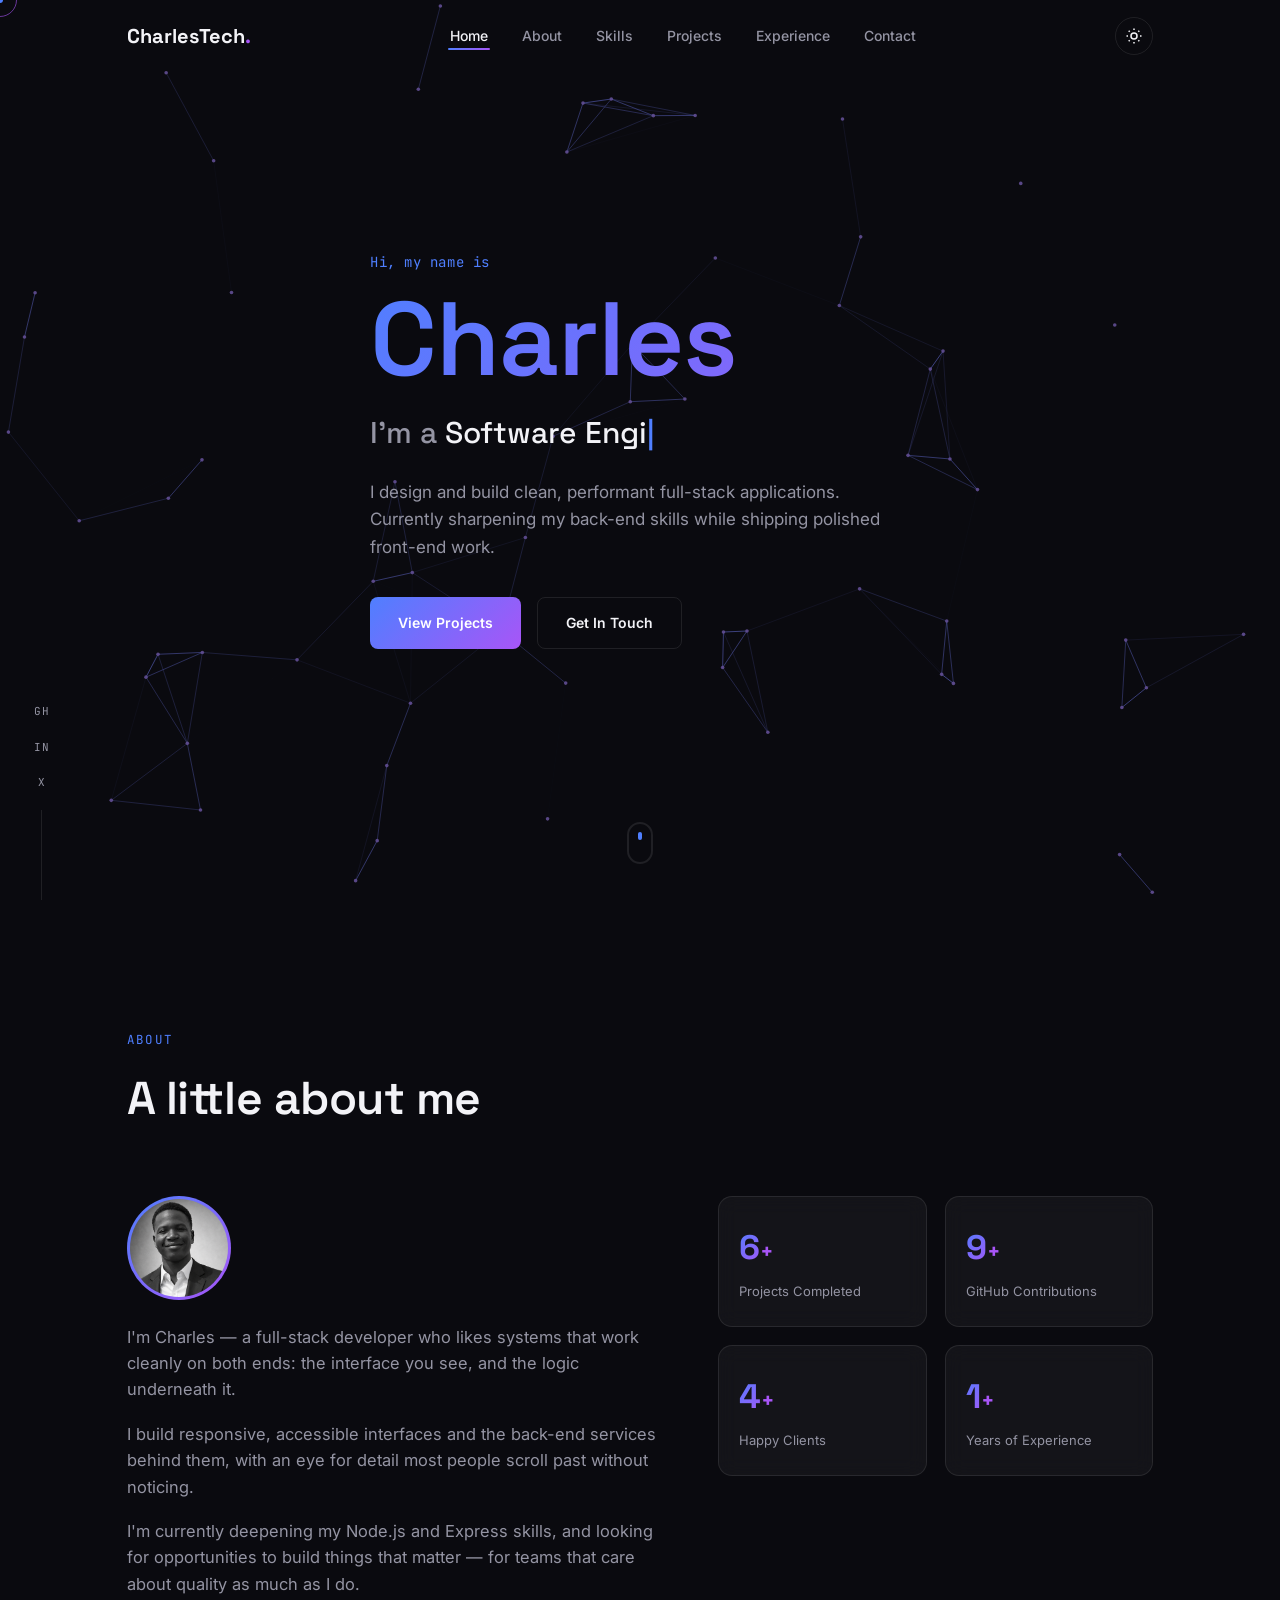
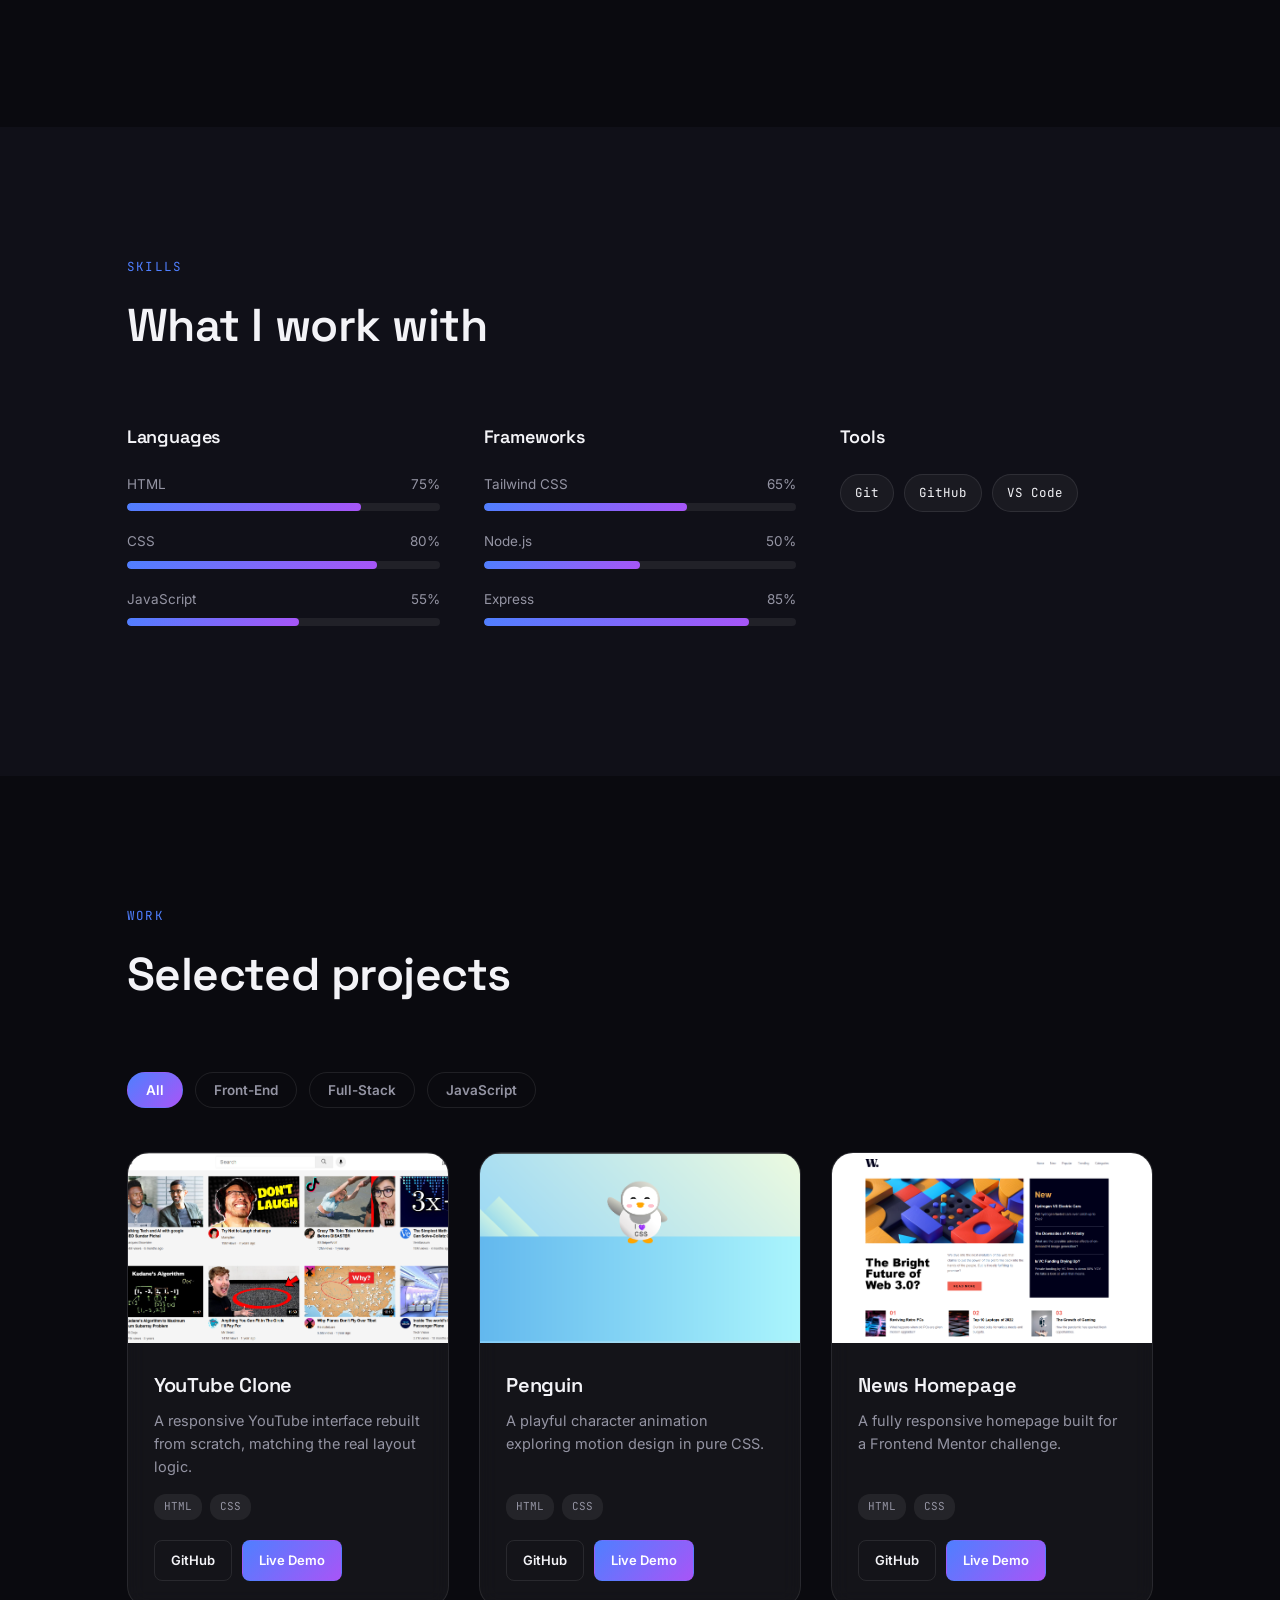
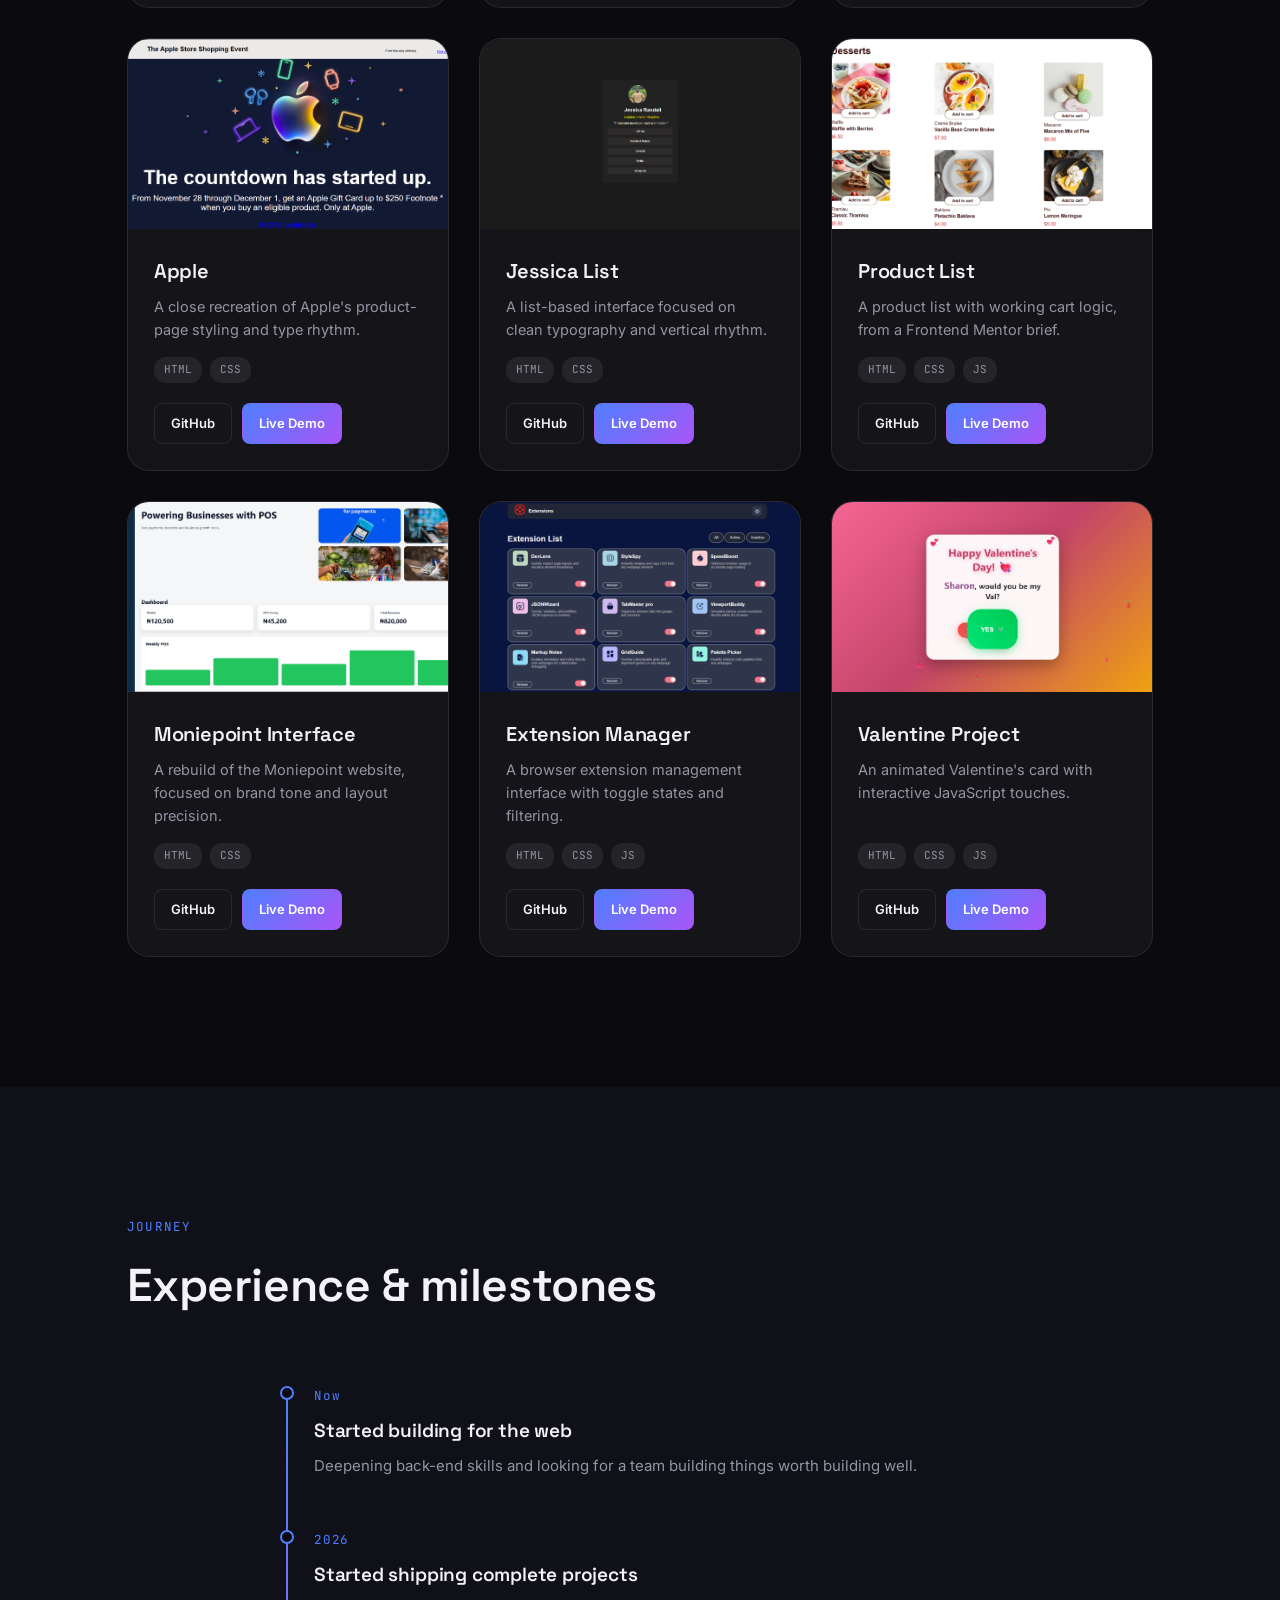
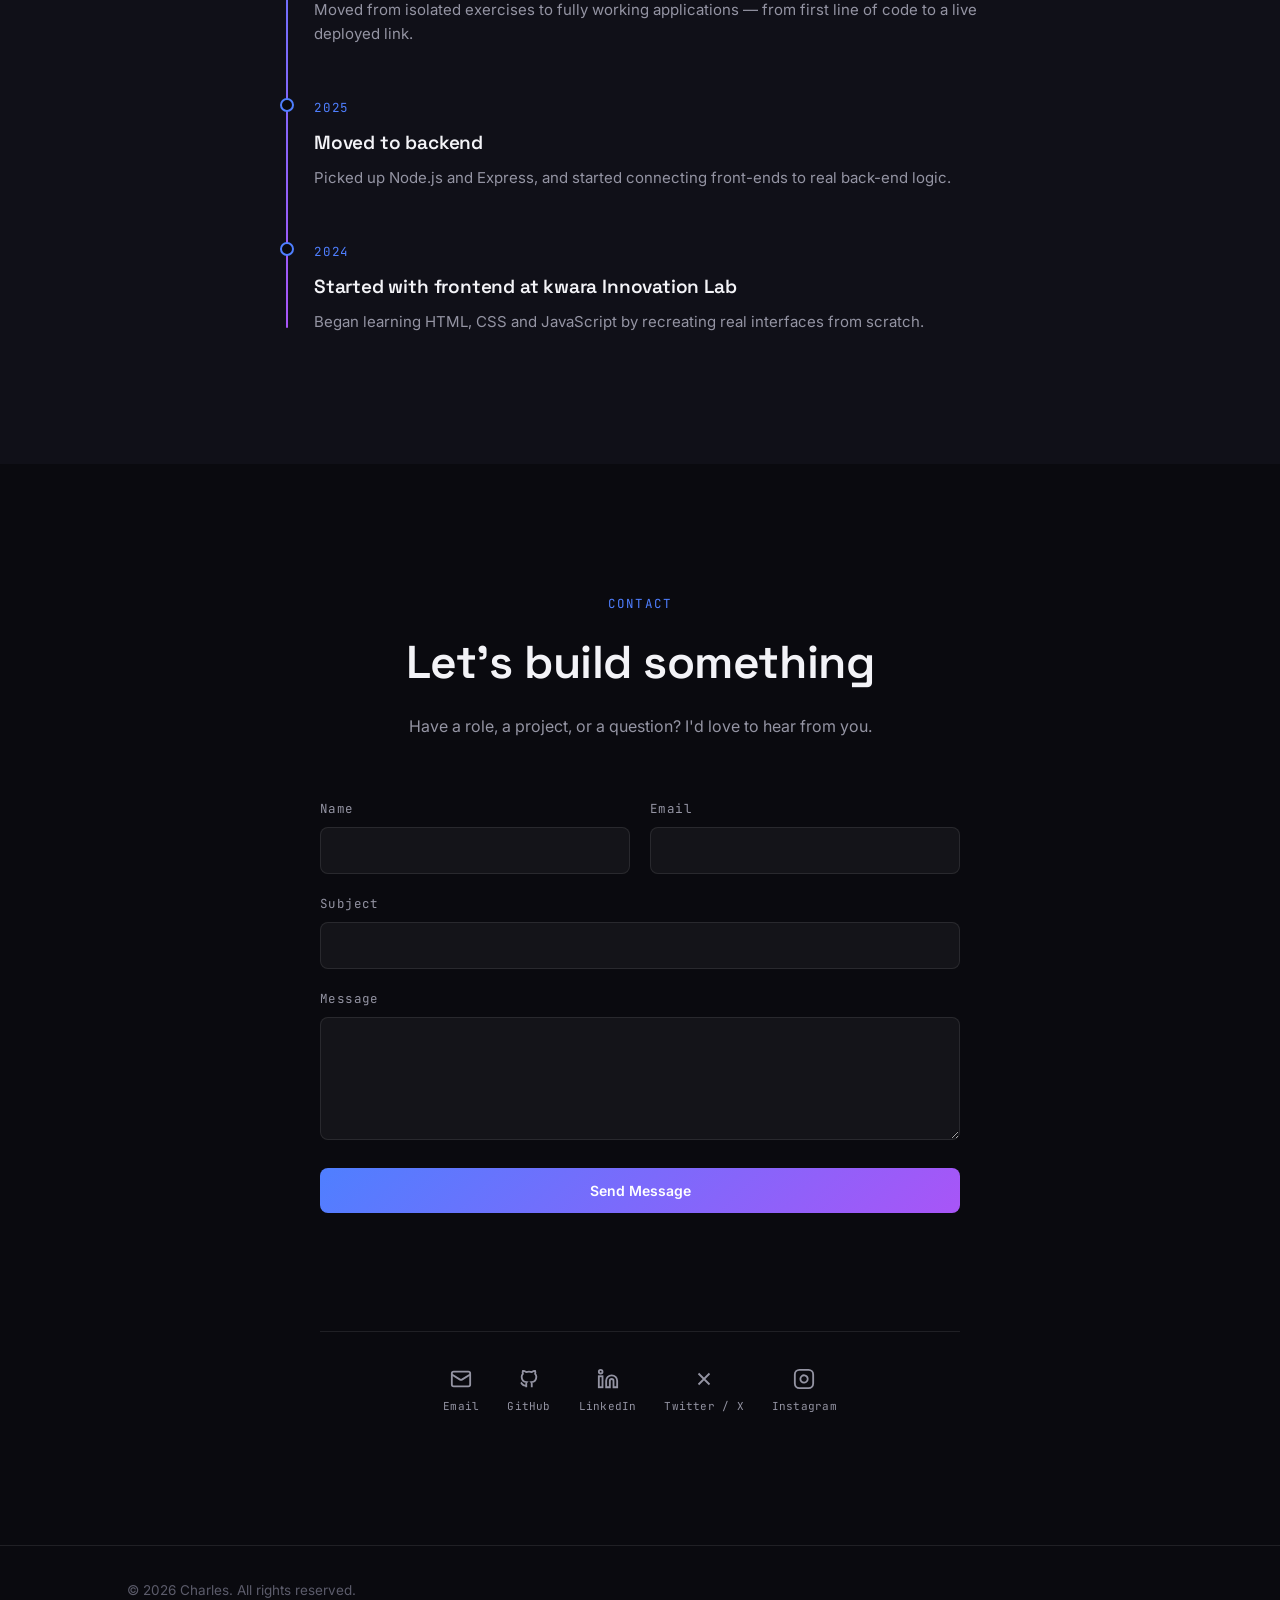
==== commit 5202c909: "added analytics" ====
--- a/index.html
+++ b/index.html
@@ -3,6 +3,15 @@
 <head>
 <meta charset="UTF-8">
 <meta name="viewport" content="width=device-width, initial-scale=1.0">
+<!-- Google tag (gtag.js) -->
+<script async src="https://www.googletagmanager.com/gtag/js?id=G-9P61C0CF50"></script>
+<script>
+  window.dataLayer = window.dataLayer || [];
+  function gtag(){dataLayer.push(arguments);}
+  gtag('js', new Date());
+
+  gtag('config', 'G-9P61C0CF50');
+</script>
 
 <!-- ============ SEO ============ -->
 <title>Charles — Software Engineer &amp; Web Developer</title>
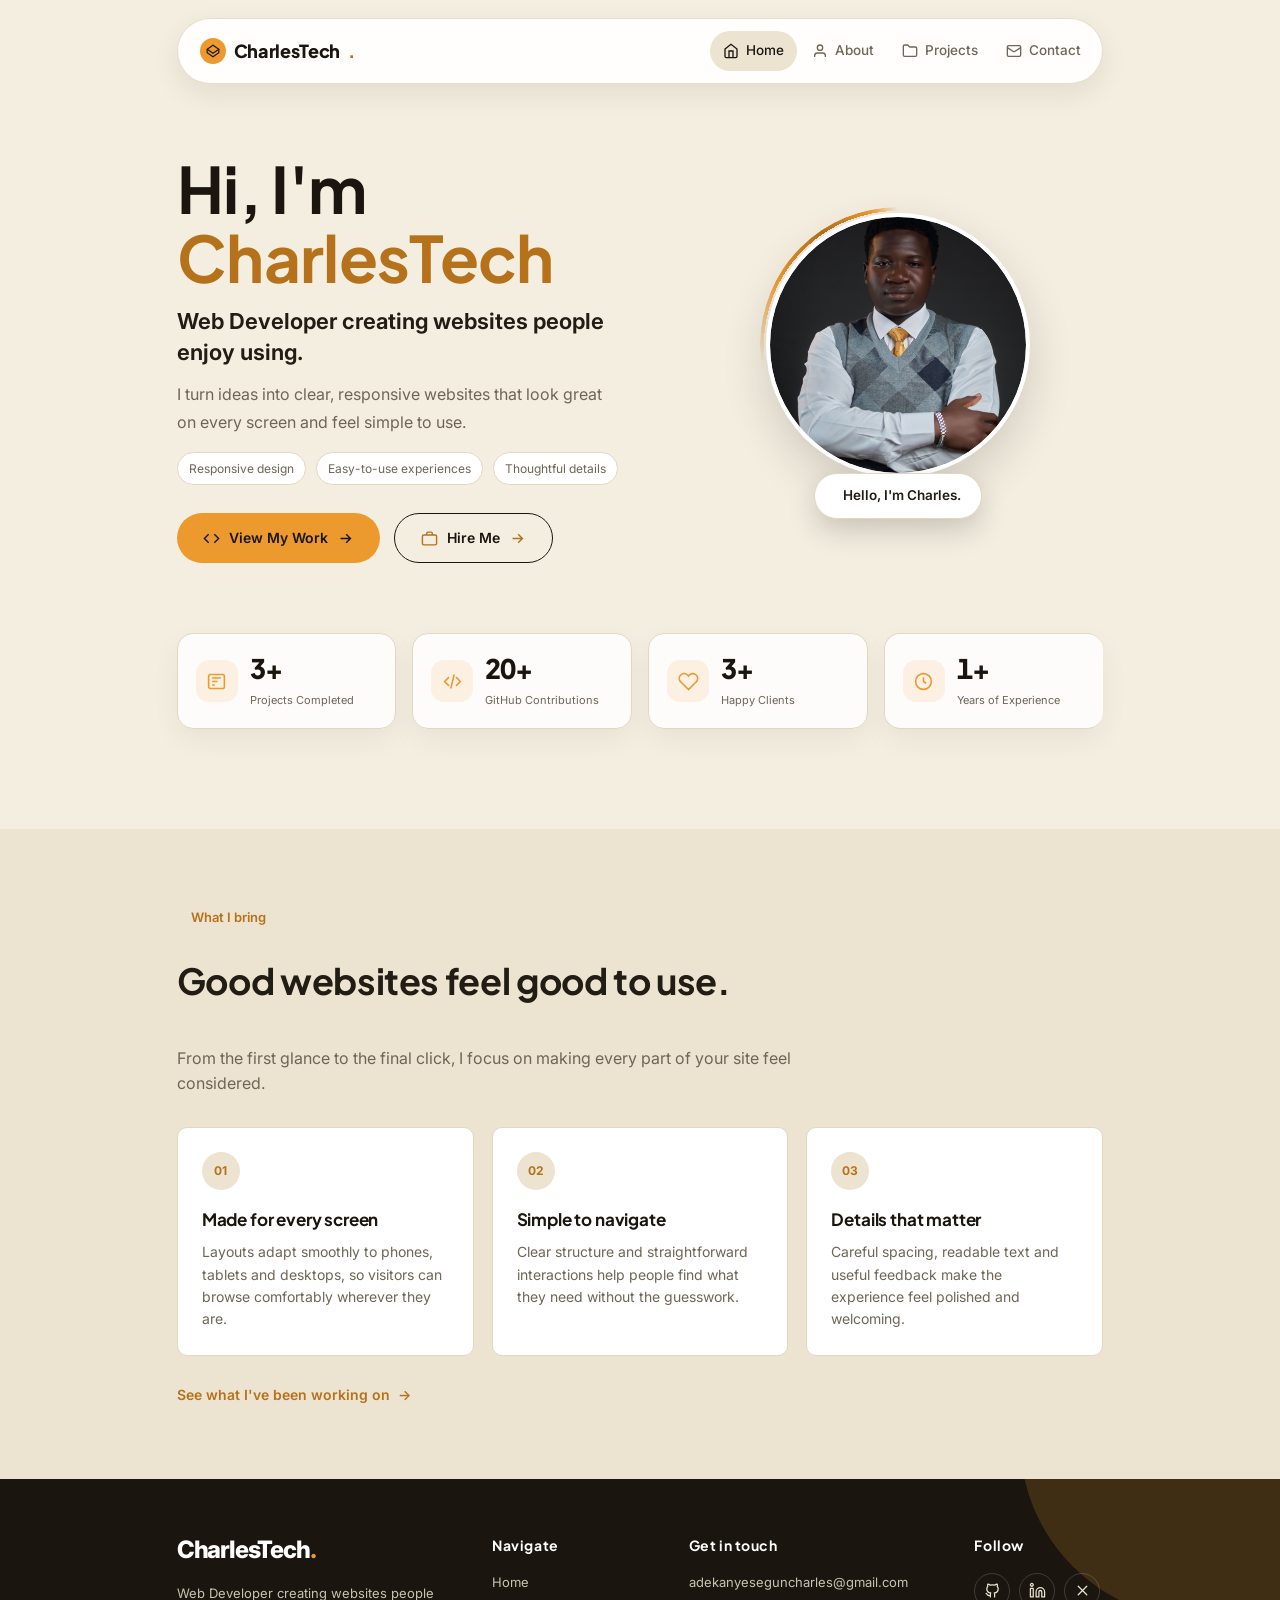
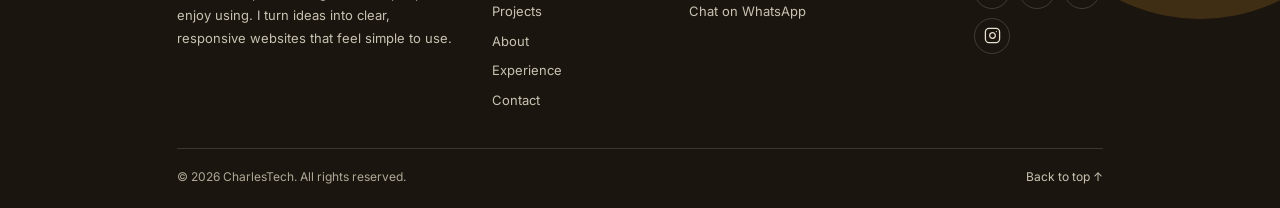
==== commit c839a5c5: "updated version" ====
--- a/index.html
+++ b/index.html
@@ -3,512 +3,171 @@
 <head>
 <meta charset="UTF-8">
 <meta name="viewport" content="width=device-width, initial-scale=1.0">
+
 <!-- Google tag (gtag.js) -->
 <script async src="https://www.googletagmanager.com/gtag/js?id=G-9P61C0CF50"></script>
 <script>
   window.dataLayer = window.dataLayer || [];
   function gtag(){dataLayer.push(arguments);}
   gtag('js', new Date());
-
   gtag('config', 'G-9P61C0CF50');
 </script>
 
-<!-- ============ SEO ============ -->
-<title>Charles — Software Engineer &amp; Web Developer</title>
-<meta name="description" content="Portfolio of Charles — a Software Engineer and Full-Stack Web Developer building clean, performant web applications.">
-<meta name="keywords" content="Charles, software engineer, full stack developer, web developer portfolio, JavaScript, Node.js, React">
-<meta name="author" content="Charles">
-
-<!-- ============ Open Graph ============ -->
+<title>CharlesTech — Web Developer</title>
+<meta name="description" content="CharlesTech is a web developer creating clear, responsive websites with thoughtful details.">
+<meta name="keywords" content="CharlesTech, web developer, responsive websites, web design, JavaScript">
+<meta name="author" content="CharlesTech">
+
 <meta property="og:type" content="website">
-<meta property="og:title" content="Charles — Software Engineer & Web Developer">
-<meta property="og:description" content="Building clean, performant web applications.">
-<meta property="og:image" content="./assets/og-cover.png">
-
-<!-- ============ Twitter Card ============ -->
-<meta name="twitter:card" content="summary_large_image">
-<meta name="twitter:title" content="Charles — Software Engineer & Web Developer">
-<meta name="twitter:description" content="Building clean, performant web applications.">
-
-<!-- ============ Favicon (inline SVG, no asset needed) ============ -->
-<link rel="icon" href="data:image/svg+xml,%3Csvg xmlns='http://www.w3.org/2000/svg' viewBox='0 0 100 100'%3E%3Cdefs%3E%3ClinearGradient id='g' x1='0' y1='0' x2='1' y2='1'%3E%3Cstop offset='0' stop-color='%234F7FFF'/%3E%3Cstop offset='1' stop-color='%23A855F7'/%3E%3C/linearGradient%3E%3C/defs%3E%3Crect width='100' height='100' rx='24' fill='%230A0A0F'/%3E%3Ctext x='50' y='68' font-size='58' font-family='Space Grotesk, sans-serif' font-weight='700' fill='url(%23g)' text-anchor='middle'%3EC%3C/text%3E%3C/svg%3E">
-
-<!-- ============ Fonts ============ -->
+<meta property="og:title" content="CharlesTech — Web Developer">
+<meta property="og:description" content="Creating clear, responsive websites with thoughtful details.">
+
+<link rel="icon" href="data:image/svg+xml,%3Csvg xmlns='http://www.w3.org/2000/svg' viewBox='0 0 100 100'%3E%3Crect width='100' height='100' rx='20' fill='%231A160F'/%3E%3Ctext x='50' y='66' font-size='38' font-family='Arial, sans-serif' font-weight='700' fill='%23EC9A2E' text-anchor='middle'%3ECT%3C/text%3E%3C/svg%3E">
+
 <link rel="preconnect" href="https://fonts.googleapis.com">
 <link rel="preconnect" href="https://fonts.gstatic.com" crossorigin>
-<link href="https://fonts.googleapis.com/css2?family=Space+Grotesk:wght@500;600;700&family=Inter:wght@300..800&family=JetBrains+Mono:wght@400;500;600&display=swap" rel="stylesheet">
-
-<!-- ============ Styles ============ -->
-<link rel="stylesheet" href="style.css">
-
-<!-- Set theme before paint to avoid flash of wrong theme -->
-<script>
-  (function(){
-    try{
-      var saved = localStorage.getItem('theme');
-      var theme = saved || 'dark';
-      document.documentElement.setAttribute('data-theme', theme);
-    }catch(e){
-      document.documentElement.setAttribute('data-theme','dark');
-    }
-  })();
-</script>
+<link href="https://fonts.googleapis.com/css2?family=Inter:wght@400;500;600;700&family=Plus+Jakarta+Sans:wght@600;700;800&display=swap" rel="stylesheet">
+
+<link rel="stylesheet" href="css/style.css">
 </head>
 
-<body>
+<body class="home-page">
 
 <a class="skip-link" href="#main">Skip to main content</a>
 
-<!-- ================= LOADING SCREEN ================= -->
-<div class="loader" id="loader" aria-hidden="true">
-  <span class="loader-mark">C</span>
-</div>
-
-<!-- ================= CUSTOM CURSOR (desktop only) ================= -->
-<div class="cursor-dot" id="cursor-dot" aria-hidden="true"></div>
-<div class="cursor-ring" id="cursor-ring" aria-hidden="true"></div>
-
 <!-- ================= NAV ================= -->
-<header class="site-header" id="site-header">
+<header class="site-header">
   <nav class="nav wrap" aria-label="Primary">
-    <a href="#home" class="logo">CharlesTech<span class="dot">.</span></a>
-
-    <ul class="nav-links" id="nav-links">
-      <li><a href="#home" class="nav-link" data-nav>Home</a></li>
-      <li><a href="#about" class="nav-link" data-nav>About</a></li>
-      <li><a href="#skills" class="nav-link" data-nav>Skills</a></li>
-      <li><a href="#projects" class="nav-link" data-nav>Projects</a></li>
-      <li><a href="#experience" class="nav-link" data-nav>Experience</a></li>
-      <li><a href="#contact" class="nav-link" data-nav>Contact</a></li>
-    </ul>
-
-    <button class="theme-toggle" id="theme-toggle" aria-label="Toggle dark and light mode">
-      <svg class="icon-sun" viewBox="0 0 24 24" fill="none" stroke="currentColor" stroke-width="2"><circle cx="12" cy="12" r="4"/><path d="M12 2v2M12 20v2M4.9 4.9l1.4 1.4M17.7 17.7l1.4 1.4M2 12h2M20 12h2M4.9 19.1l1.4-1.4M17.7 6.3l1.4-1.4"/></svg>
-      <svg class="icon-moon" viewBox="0 0 24 24" fill="none" stroke="currentColor" stroke-width="2"><path d="M21 12.8A9 9 0 1 1 11.2 3 7 7 0 0 0 21 12.8Z"/></svg>
-    </button>
+    <div class="nav-bar">
+      <a href="index.html" class="logo">
+        <span class="logo-mark" aria-hidden="true">
+          <svg viewBox="0 0 24 24" fill="none" stroke="currentColor" stroke-width="2"><path d="M12 2 2 9l10 7 10-7-10-7Z"/><path d="M2 9v6l10 7 10-7V9"/></svg>
+        </span>
+        CharlesTech<span class="dot">.</span>
+      </a>
+      <ul class="nav-links">
+        <li><a href="index.html" class="nav-link" data-page="index.html">
+          <svg viewBox="0 0 24 24" fill="none" stroke="currentColor" stroke-width="2"><path d="m3 9 9-7 9 7v11a2 2 0 0 1-2 2H5a2 2 0 0 1-2-2z"/><polyline points="9 22 9 12 15 12 15 22"/></svg>
+          Home</a></li>
+        <li><a href="about.html" class="nav-link" data-page="about.html">
+          <svg viewBox="0 0 24 24" fill="none" stroke="currentColor" stroke-width="2"><path d="M20 21v-2a4 4 0 0 0-4-4H8a4 4 0 0 0-4 4v2"/><circle cx="12" cy="7" r="4"/></svg>
+          About</a></li>
+        <li><a href="projects.html" class="nav-link" data-page="projects.html">
+          <svg viewBox="0 0 24 24" fill="none" stroke="currentColor" stroke-width="2"><path d="M20 20a2 2 0 0 0 2-2V8a2 2 0 0 0-2-2h-7.9a2 2 0 0 1-1.69-.9L9.6 3.9A2 2 0 0 0 7.9 3H4a2 2 0 0 0-2 2v13a2 2 0 0 0 2 2Z"/></svg>
+          Projects</a></li>
+        <li><a href="contact.html" class="nav-link" data-page="contact.html">
+          <svg viewBox="0 0 24 24" fill="none" stroke="currentColor" stroke-width="2"><rect width="20" height="16" x="2" y="4" rx="2"/><path d="m22 7-8.97 5.7a1.94 1.94 0 0 1-2.06 0L2 7"/></svg>
+          Contact</a></li>
+      </ul>
+      <button type="button" class="nav-toggle" aria-label="Open menu" aria-expanded="false" aria-controls="mobile-nav-panel">
+        <svg viewBox="0 0 24 24" fill="none" stroke="currentColor" stroke-width="2"><line x1="4" y1="7" x2="20" y2="7"/><line x1="4" y1="12" x2="20" y2="12"/><line x1="4" y1="17" x2="20" y2="17"/></svg>
+      </button>
+    </div>
+    <div class="mobile-nav-panel" id="mobile-nav-panel">
+      <a href="index.html" class="nav-link" data-page="index.html">
+        <svg viewBox="0 0 24 24" fill="none" stroke="currentColor" stroke-width="2"><path d="m3 9 9-7 9 7v11a2 2 0 0 1-2 2H5a2 2 0 0 1-2-2z"/><polyline points="9 22 9 12 15 12 15 22"/></svg>
+        Home</a>
+      <a href="about.html" class="nav-link" data-page="about.html">
+        <svg viewBox="0 0 24 24" fill="none" stroke="currentColor" stroke-width="2"><path d="M20 21v-2a4 4 0 0 0-4-4H8a4 4 0 0 0-4 4v2"/><circle cx="12" cy="7" r="4"/></svg>
+        About</a>
+      <a href="projects.html" class="nav-link" data-page="projects.html">
+        <svg viewBox="0 0 24 24" fill="none" stroke="currentColor" stroke-width="2"><path d="M20 20a2 2 0 0 0 2-2V8a2 2 0 0 0-2-2h-7.9a2 2 0 0 1-1.69-.9L9.6 3.9A2 2 0 0 0 7.9 3H4a2 2 0 0 0-2 2v13a2 2 0 0 0 2 2Z"/></svg>
+        Projects</a>
+      <a href="contact.html" class="nav-link" data-page="contact.html">
+        <svg viewBox="0 0 24 24" fill="none" stroke="currentColor" stroke-width="2"><rect width="20" height="16" x="2" y="4" rx="2"/><path d="m22 7-8.97 5.7a1.94 1.94 0 0 1-2.06 0L2 7"/></svg>
+        Contact</a>
+    </div>
   </nav>
 </header>
 
-<!-- ================= BOTTOM ICON NAV (mobile only) ================= -->
-<nav class="bottom-nav" aria-label="Mobile navigation">
-  <a href="#home" class="nav-link bottom-nav-item" data-nav>
-    <svg viewBox="0 0 24 24" fill="none" stroke="currentColor" stroke-width="2"><path d="m3 9 9-7 9 7v11a2 2 0 0 1-2 2H5a2 2 0 0 1-2-2z"/><polyline points="9 22 9 12 15 12 15 22"/></svg>
-    <span>Home</span>
-  </a>
-  <a href="#about" class="nav-link bottom-nav-item" data-nav>
-    <svg viewBox="0 0 24 24" fill="none" stroke="currentColor" stroke-width="2"><path d="M20 21v-2a4 4 0 0 0-4-4H8a4 4 0 0 0-4 4v2"/><circle cx="12" cy="7" r="4"/></svg>
-    <span>About</span>
-  </a>
-  <a href="#skills" class="nav-link bottom-nav-item" data-nav>
-    <svg viewBox="0 0 24 24" fill="none" stroke="currentColor" stroke-width="2"><polyline points="16 18 22 12 16 6"/><polyline points="8 6 2 12 8 18"/></svg>
-    <span>Skills</span>
-  </a>
-  <a href="#projects" class="nav-link bottom-nav-item" data-nav>
-    <svg viewBox="0 0 24 24" fill="none" stroke="currentColor" stroke-width="2"><path d="M20 20a2 2 0 0 0 2-2V8a2 2 0 0 0-2-2h-7.9a2 2 0 0 1-1.69-.9L9.6 3.9A2 2 0 0 0 7.9 3H4a2 2 0 0 0-2 2v13a2 2 0 0 0 2 2Z"/></svg>
-    <span>Projects</span>
-  </a>
-  <a href="#experience" class="nav-link bottom-nav-item" data-nav>
-    <svg viewBox="0 0 24 24" fill="none" stroke="currentColor" stroke-width="2"><rect width="20" height="14" x="2" y="7" rx="2" ry="2"/><path d="M16 21V5a2 2 0 0 0-2-2h-4a2 2 0 0 0-2 2v16"/></svg>
-    <span>Experience</span>
-  </a>
-  <a href="#contact" class="nav-link bottom-nav-item" data-nav>
-    <svg viewBox="0 0 24 24" fill="none" stroke="currentColor" stroke-width="2"><rect width="20" height="16" x="2" y="4" rx="2"/><path d="m22 7-8.97 5.7a1.94 1.94 0 0 1-2.06 0L2 7"/></svg>
-    <span>Contact</span>
-  </a>
-</nav>
-
-<!-- ================= FLOATING SOCIAL RAIL (desktop) ================= -->
-<div class="social-rail" aria-hidden="true">
-  <a href="https://github.com/adekanye-segun-charles" target="_blank" rel="noopener" aria-label="GitHub">GH</a>
-  <a href="https://www.linkedin.com/in/adekanye-segun-charles-6448423a5?utm_source=share_via&utm_content=profile&utm_medium=member_android
-" target="_blank" rel="noopener" aria-label="LinkedIn">IN</a>
-  <a href="https://x.com/Charles_4362" target="_blank" rel="noopener" aria-label="Twitter / X">X</a>
-  <span class="rail-line"></span>
-</div>
-
 <main id="main">
 
   <!-- ================= HERO ================= -->
-  <section id="home" class="hero">
-    <canvas id="hero-canvas" aria-hidden="true"></canvas>
-    <div class="wrap hero-inner">
-      <p class="eyebrow reveal">Hi, my name is</p>
-      <h1 class="hero-title reveal">
-        <span class="gradient-text">Charles</span>
-      </h1>
-      <p class="hero-role reveal">
-        I'm a <span id="typed-role" class="typed-role">Software Engineer</span><span class="cursor-blink">|</span>
-      </p>
-      <p class="hero-dek reveal">
-        I design and build clean, performant full-stack applications. Currently sharpening my back-end skills while shipping polished front-end work.
-      </p>
-      <div class="hero-ctas reveal">
-        <a href="#projects" class="btn btn-primary">View Projects</a>
-        <a href="#contact" class="btn btn-ghost">Get In Touch</a>
-      </div>
-    </div>
-    <a href="#about" class="scroll-cue" aria-label="Scroll to About section">
-      <span></span>
-    </a>
+  <section class="hero">
+    <div class="wrap">
+      <div class="hero-grid">
+        <div class="hero-copy">
+          <h1 class="hero-title reveal"><span class="hero-greeting">Hi, I'm</span><span class="accent-word">CharlesTech</span></h1>
+          <p class="hero-role reveal">Web Developer creating websites people enjoy using.</p>
+          <p class="hero-dek reveal">I turn ideas into clear, responsive websites that look great on every screen and feel simple to use.</p>
+          <ul class="hero-highlights reveal" aria-label="What I focus on">
+            <li>Responsive design</li>
+            <li>Easy-to-use experiences</li>
+            <li>Thoughtful details</li>
+          </ul>
+          <div class="hero-ctas reveal">
+            <a href="projects.html" class="btn btn-primary">
+              <svg viewBox="0 0 24 24" fill="none" stroke="currentColor" stroke-width="2" aria-hidden="true"><polyline points="16 18 22 12 16 6"/><polyline points="8 6 2 12 8 18"/></svg>
+              View My Work
+              <svg viewBox="0 0 24 24" fill="none" stroke="currentColor" stroke-width="2" aria-hidden="true"><path d="M5 12h14M13 6l6 6-6 6"/></svg>
+            </a>
+            <a href="contact.html" class="btn btn-ghost">
+              <svg viewBox="0 0 24 24" fill="none" stroke="currentColor" stroke-width="2" aria-hidden="true"><rect x="2" y="7" width="20" height="14" rx="2"/><path d="M16 7V5a2 2 0 0 0-2-2h-4a2 2 0 0 0-2 2v2"/></svg>
+              Hire Me
+              <svg viewBox="0 0 24 24" fill="none" stroke="currentColor" stroke-width="2" aria-hidden="true"><path d="M5 12h14M13 6l6 6-6 6"/></svg>
+            </a>
+          </div>
+        </div>
+
+        <div class="hero-photo-stage reveal">
+          <div class="hero-ring" aria-hidden="true"></div>
+          <div class="hero-photo-wrap">
+            <img src="images/charles-image.jpeg" alt="CharlesTech, web developer" width="400" height="400">
+          </div>
+          <span class="hero-badge"><span aria-hidden="true"></span> Hello, I'm Charles.</span>
+        </div>
+      </div>
+
+      <div class="home-stats-row reveal">
+        <div class="stat-card">
+          <span class="stat-icon" aria-hidden="true"><svg viewBox="0 0 24 24" fill="none" stroke="currentColor" stroke-width="1.8"><rect x="3" y="4" width="18" height="16" rx="2"/><path d="M7 8h10M7 12h6M7 16h3"/></svg></span>
+          <span class="stat-number" data-count="3" data-suffix="+">3+</span>
+          <span class="stat-label">Projects Completed</span>
+        </div>
+        <div class="stat-card">
+          <span class="stat-icon" aria-hidden="true"><svg viewBox="0 0 24 24" fill="none" stroke="currentColor" stroke-width="1.8"><path d="M8 7 3 12l5 5M16 7l5 5-5 5M14 4l-4 16"/></svg></span>
+          <span class="stat-number" data-count="20" data-suffix="+">20+</span>
+          <span class="stat-label">GitHub Contributions</span>
+        </div>
+        <div class="stat-card">
+          <span class="stat-icon" aria-hidden="true"><svg viewBox="0 0 24 24" fill="none" stroke="currentColor" stroke-width="1.8"><path d="M20.8 4.6a5.5 5.5 0 0 0-7.8 0L12 5.7l-1.1-1.1a5.5 5.5 0 0 0-7.8 7.8l1.1 1.1 7.8 7.8 7.8-7.8 1.1-1.1a5.5 5.5 0 0 0-.1-7.8Z"/></svg></span>
+          <span class="stat-number" data-count="3" data-suffix="+">3+</span>
+          <span class="stat-label">Happy Clients</span>
+        </div>
+        <div class="stat-card">
+          <span class="stat-icon" aria-hidden="true"><svg viewBox="0 0 24 24" fill="none" stroke="currentColor" stroke-width="1.8"><circle cx="12" cy="12" r="9"/><path d="M12 7v5l3 2"/></svg></span>
+          <span class="stat-number" data-count="1" data-suffix="+">1+</span>
+          <span class="stat-label">Years of Experience</span>
+        </div>
+      </div>
+    </div>
   </section>
 
-  <!-- ================= ABOUT ================= -->
-  <section id="about" class="section">
+  <section class="home-highlights section-alt" aria-labelledby="home-highlights-title">
     <div class="wrap">
       <div class="section-head reveal">
-        <span class="tag"> About</span>
-        <h2>A little about me</h2>
-      </div>
-
-      <div class="about-grid">
-        <div class="about-text reveal">
-          <div class="about-avatar-wrap">
-            <!-- TODO: replace with a real headshot at assets/profile.png (square image recommended) -->
-            <img src="/images/charles-image.png" alt="Charles" class="about-avatar">
-          </div>
-          <p>I'm Charles — a full-stack developer who likes systems that work cleanly on both ends: the interface you see, and the logic underneath it.</p>
-          <p>I build responsive, accessible interfaces and the back-end services behind them, with an eye for detail most people scroll past without noticing.</p>
-          <p>I'm currently deepening my Node.js and Express skills, and looking for opportunities to build things that matter — for teams that care about quality as much as I do.</p>
-        </div>
-
-        <div class="about-stats reveal">
-          <div class="stat-card">
-            <span class="stat-number" data-count="7">0</span><span class="stat-plus">+</span>
-            <span class="stat-label">Projects Completed</span>
-          </div>
-          <div class="stat-card">
-            <span class="stat-number" data-count="10">0</span><span class="stat-plus">+</span>
-            <span class="stat-label">GitHub Contributions</span>
-          </div>
-          <div class="stat-card">
-            <span class="stat-number" data-count="5">0</span><span class="stat-plus">+</span>
-            <span class="stat-label">Happy Clients</span>
-          </div>
-          <div class="stat-card">
-            <span class="stat-number" data-count="2">0</span><span class="stat-plus">+</span>
-            <span class="stat-label">Years of Experience</span>
-          </div>
-          <!-- TODO: swap placeholder stat numbers above for your real figures -->
-        </div>
-      </div>
-    </div>
-  </section>
-
-  <!-- ================= SKILLS ================= -->
-  <section id="skills" class="section section-alt">
-    <div class="wrap">
-      <div class="section-head reveal">
-        <span class="tag">Skills</span>
-        <h2>What I work with</h2>
-      </div>
-
-      <div class="skills-grid">
-        <div class="skill-group reveal">
-          <h3>Languages</h3>
-          <div class="skill-bar" data-skill="75">
-            <div class="skill-bar-top"><span>HTML</span><span class="skill-pct">75%</span></div>
-            <div class="skill-track"><div class="skill-fill"></div></div>
-          </div>
-          <div class="skill-bar" data-skill="80">
-            <div class="skill-bar-top"><span>CSS</span><span class="skill-pct">80%</span></div>
-            <div class="skill-track"><div class="skill-fill"></div></div>
-          </div>
-          <div class="skill-bar" data-skill="55">
-            <div class="skill-bar-top"><span>JavaScript</span><span class="skill-pct">55%</span></div>
-            <div class="skill-track"><div class="skill-fill"></div></div>
-          </div>
-        </div>
-
-        <div class="skill-group reveal">
-          <h3>Frameworks</h3>
-          <div class="skill-bar" data-skill="65">
-            <div class="skill-bar-top"><span>Tailwind CSS</span><span class="skill-pct">65%</span></div>
-            <div class="skill-track"><div class="skill-fill"></div></div>
-          </div>
-          <div class="skill-bar" data-skill="50">
-            <div class="skill-bar-top"><span>Node.js</span><span class="skill-pct">50%</span></div>
-            <div class="skill-track"><div class="skill-fill"></div></div>
-          </div>
-          <div class="skill-bar" data-skill="85">
-            <div class="skill-bar-top"><span>Express</span><span class="skill-pct">85%</span></div>
-            <div class="skill-track"><div class="skill-fill"></div></div>
-          </div>
-        </div>
-
-        <div class="skill-group reveal">
-          <h3>Tools</h3>
-          <div class="tool-chips">
-            <span class="chip">Git</span>
-            <span class="chip">GitHub</span>
-            <span class="chip">VS Code</span>
-          </div>
-        </div>
-      </div>
-    </div>
-  </section>
-
-  <!-- ================= PROJECTS ================= -->
-  <section id="projects" class="section">
-    <div class="wrap">
-      <div class="section-head reveal">
-        <span class="tag"> Work</span>
-        <h2>Selected projects</h2>
-      </div>
-
-      <div class="filter-bar reveal" role="tablist" aria-label="Filter projects">
-        <button class="filter-btn active" data-filter="all">All</button>
-        <button class="filter-btn" data-filter="frontend">Front-End</button>
-        <button class="filter-btn" data-filter="fullstack">Full-Stack</button>
-        <button class="filter-btn" data-filter="js">JavaScript</button>
-      </div>
-
-      <div class="project-grid">
-
-        <article class="project-card reveal" data-category="frontend">
-          <div class="project-media">
-            <img src="/images/youtube-clone.png" alt="YouTube Clone interface" loading="lazy">
-          </div>
-          <div class="project-body">
-            <h3>YouTube Clone</h3>
-            <p>A responsive YouTube interface rebuilt from scratch, matching the real layout logic.</p>
-            <div class="tech-tags"><span>HTML</span><span>CSS</span></div>
-            <div class="project-links">
-              <a href="https://github.com/adekanye-segun-charles" target="_blank" rel="noopener" class="btn-icon">GitHub</a>
-              <a href="/youtube project/youtube layout.html" class="btn-icon btn-icon-primary">Live Demo</a>
-            </div>
-          </div>
+        <span class="eyebrow">What I bring</span>
+        <h2 id="home-highlights-title">Good websites feel good to use.</h2>
+        <p class="section-sub">From the first glance to the final click, I focus on making every part of your site feel considered.</p>
+      </div>
+      <div class="home-highlight-grid">
+        <article class="home-highlight-card reveal">
+          <span class="home-highlight-number" aria-hidden="true">01</span>
+          <h3>Made for every screen</h3>
+          <p>Layouts adapt smoothly to phones, tablets and desktops, so visitors can browse comfortably wherever they are.</p>
         </article>
-
-        <article class="project-card reveal" data-category="js">
-          <div class="project-media">
-            <img src="/images/penguin-image.png" alt="Penguin animation project" loading="lazy">
-          </div>
-          <div class="project-body">
-            <h3>Penguin</h3>
-            <p>A playful character animation exploring motion design in pure CSS.</p>
-            <div class="tech-tags"><span>HTML</span><span>CSS</span></div>
-            <div class="project-links">
-              <a href="https://github.com/adekanye-segun-charles" target="_blank" rel="noopener" class="btn-icon">GitHub</a>
-              <a href="https://penguin-teal-six.vercel.app/" target="_blank" rel="noopener" class="btn-icon btn-icon-primary">Live Demo</a>
-            </div>
-          </div>
+        <article class="home-highlight-card reveal">
+          <span class="home-highlight-number" aria-hidden="true">02</span>
+          <h3>Simple to navigate</h3>
+          <p>Clear structure and straightforward interactions help people find what they need without the guesswork.</p>
         </article>
-
-        <article class="project-card reveal" data-category="frontend">
-          <div class="project-media">
-            <img src="/images/homepage.png" alt="News homepage project" loading="lazy">
-          </div>
-          <div class="project-body">
-            <h3>News Homepage</h3>
-            <p>A fully responsive homepage built for a Frontend Mentor challenge.</p>
-            <div class="tech-tags"><span>HTML</span><span>CSS</span></div>
-            <div class="project-links">
-              <a href="https://github.com/adekanye-segun-charles" target="_blank" rel="noopener" class="btn-icon">GitHub</a>
-              <a href="https://news-homepage-six-gamma.vercel.app/" target="_blank" rel="noopener" class="btn-icon btn-icon-primary">Live Demo</a>
-            </div>
-          </div>
+        <article class="home-highlight-card reveal">
+          <span class="home-highlight-number" aria-hidden="true">03</span>
+          <h3>Details that matter</h3>
+          <p>Careful spacing, readable text and useful feedback make the experience feel polished and welcoming.</p>
         </article>
-
-        <article class="project-card reveal" data-category="frontend">
-          <div class="project-media">
-            <img src="/images/Apple.png" alt="Apple website recreation" loading="lazy">
-          </div>
-          <div class="project-body">
-            <h3>Apple</h3>
-            <p>A close recreation of Apple's product-page styling and type rhythm.</p>
-            <div class="tech-tags"><span>HTML</span><span>CSS</span></div>
-            <div class="project-links">
-              <a href="https://github.com/adekanye-segun-charles" target="_blank" rel="noopener" class="btn-icon">GitHub</a>
-              <a href="https://apple-sooty-nine.vercel.app/" target="_blank" rel="noopener" class="btn-icon btn-icon-primary">Live Demo</a>
-            </div>
-          </div>
-        </article>
-
-        <article class="project-card reveal" data-category="frontend">
-          <div class="project-media">
-            <img src="/images/jessica.png" alt="Jessica list interface" loading="lazy">
-          </div>
-          <div class="project-body">
-            <h3>Jessica List</h3>
-            <p>A list-based interface focused on clean typography and vertical rhythm.</p>
-            <div class="tech-tags"><span>HTML</span><span>CSS</span></div>
-            <div class="project-links">
-              <a href="https://github.com/adekanye-segun-charles" target="_blank" rel="noopener" class="btn-icon">GitHub</a>
-              <a href="https://jessica-ecru.vercel.app/" target="_blank" rel="noopener" class="btn-icon btn-icon-primary">Live Demo</a>
-            </div>
-          </div>
-        </article>
-
-        <article class="project-card reveal" data-category="fullstack">
-          <div class="project-media">
-            <img src="./images/desert.png" alt="Product list with cart" loading="lazy">
-          </div>
-          <div class="project-body">
-            <h3>Product List</h3>
-            <p>A product list with working cart logic, from a Frontend Mentor brief.</p>
-            <div class="tech-tags"><span>HTML</span><span>CSS</span><span>JS</span></div>
-            <div class="project-links">
-              <a href="https://github.com/adekanye-segun-charles" target="_blank" rel="noopener" class="btn-icon">GitHub</a>
-              <a href="https://product-list-fawn-two.vercel.app/" target="_blank" rel="noopener" class="btn-icon btn-icon-primary">Live Demo</a>
-            </div>
-          </div>
-        </article>
-
-        <article class="project-card reveal" data-category="frontend">
-          <div class="project-media">
-            <img src="/images/MONIEPOIT.png" alt="Moniepoint interface recreation" loading="lazy">
-          </div>
-          <div class="project-body">
-            <h3>Moniepoint Interface</h3>
-            <p>A rebuild of the Moniepoint website, focused on brand tone and layout precision.</p>
-            <div class="tech-tags"><span>HTML</span><span>CSS</span></div>
-            <div class="project-links">
-              <a href="https://github.com/adekanye-segun-charles" target="_blank" rel="noopener" class="btn-icon">GitHub</a>
-              <a href="https://moniepoint-ebon.vercel.app/" target="_blank" rel="noopener" class="btn-icon btn-icon-primary">Live Demo</a>
-            </div>
-          </div>
-        </article>
-
-        <article class="project-card reveal" data-category="js">
-          <div class="project-media">
-            <img src="/images/extensionlist.png" alt="Browser extension manager" loading="lazy">
-          </div>
-          <div class="project-body">
-            <h3>Extension Manager</h3>
-            <p>A browser extension management interface with toggle states and filtering.</p>
-            <div class="tech-tags"><span>HTML</span><span>CSS</span><span>JS</span></div>
-            <div class="project-links">
-              <a href="https://github.com/adekanye-segun-charles" target="_blank" rel="noopener" class="btn-icon">GitHub</a>
-              <a href="https://browser-extension-manager-q71enlwsi.vercel.app/" target="_blank" rel="noopener" class="btn-icon btn-icon-primary">Live Demo</a>
-            </div>
-          </div>
-        </article>
-
-        <article class="project-card reveal" data-category="js">
-          <div class="project-media">
-            <img src="/images/valentine.png" alt="Valentine animated card project" loading="lazy">
-          </div>
-          <div class="project-body">
-            <h3>Valentine Project</h3>
-            <p>An animated Valentine's card with interactive JavaScript touches.</p>
-            <div class="tech-tags"><span>HTML</span><span>CSS</span><span>JS</span></div>
-            <div class="project-links">
-              <a href="https://github.com/adekanye-segun-charles" target="_blank" rel="noopener" class="btn-icon">GitHub</a>
-              <a href="https://valentine-beta-swart.vercel.app/" target="_blank" rel="noopener" class="btn-icon btn-icon-primary">Live Demo</a>
-            </div>
-          </div>
-        </article>
-
-      </div>
-    </div>
-  </section>
-
-  <!-- ================= EXPERIENCE TIMELINE ================= -->
-  <section id="experience" class="section section-alt">
-    <div class="wrap">
-      <div class="section-head reveal">
-        <span class="tag"> Journey</span>
-        <h2>Experience &amp; milestones</h2>
-      </div>
-
-      <!-- TODO: replace these milestones with your real experience / timeline -->
-      <div class="timeline">
-        <div class="timeline-item reveal">
-          <div class="timeline-dot"></div>
-          <div class="timeline-content">
-            <span class="timeline-date">Now</span>
-            <h3>Started building for the web</h3>
-            <p>Deepening back-end skills and looking for a team building things worth building well.</p>
-            
-          </div>
-        </div>
-        <div class="timeline-item reveal">
-          <div class="timeline-dot"></div>
-          <div class="timeline-content">
-            <span class="timeline-date">2026</span>
-            <h3>Started shipping complete projects</h3>
-            <p>Moved from isolated exercises to fully working applications — from first line of code to a live deployed link.</p>
-          </div>
-        </div>
-        <div class="timeline-item reveal">
-          <div class="timeline-dot"></div>
-          <div class="timeline-content">
-            <span class="timeline-date">2025</span>
-            <h3>Moved to backend</h3>
-            <p>Picked up Node.js and Express, and started connecting front-ends to real back-end logic.</p>
-          </div>
-        </div>
-        <div class="timeline-item reveal">
-          <div class="timeline-dot"></div>
-          <div class="timeline-content">
-            <span class="timeline-date">2024</span>
-            <h3>Started with frontend at kwara Innovation Lab</h3>
-            <p>Began learning HTML, CSS and JavaScript by recreating real interfaces from scratch.</p>
-          </div>
-        </div>
-      </div>
-    </div>
-  </section>
-
-  <!-- ================= CONTACT ================= -->
-  <section id="contact" class="section">
-    <div class="wrap contact-wrap">
-      <div class="section-head reveal center">
-        <span class="tag"> Contact</span>
-        <h2>Let's build something</h2>
-        <p class="section-sub">Have a role, a project, or a question? I'd love to hear from you.</p>
-      </div>
-
-      <div class="contact-grid contact-grid-single">
-        <form class="contact-form reveal" id="contact-form" novalidate>
-          <div class="form-row">
-            <div class="field">
-              <label for="name">Name</label>
-              <input type="text" id="name" name="name" required>
-            </div>
-            <div class="field">
-              <label for="email">Email</label>
-              <input type="email" id="email" name="email" required>
-            </div>
-          </div>
-          <div class="field">
-            <label for="subject">Subject</label>
-            <input type="text" id="subject" name="subject" required>
-          </div>
-          <div class="field">
-            <label for="message">Message</label>
-            <textarea id="message" name="message" rows="5" required></textarea>
-          </div>
-          <!-- NOTE: this form has no backend attached yet. Wire it up to
-               a service like Formspree, EmailJS, or your own API route. -->
-          <button type="submit" class="btn btn-primary btn-full">Send Message</button>
-          <p class="form-status" id="form-status" role="status" aria-live="polite"></p>
-        </form>
-
-        <!-- TODO: update the links below with your real profile URLs -->
-        <div class="social-icons-row reveal">
-          <a href="mailto:adekanyeseguncharles@gmail.com" class="social-icon-item">
-            <svg viewBox="0 0 24 24" fill="none" stroke="currentColor" stroke-width="2"><rect width="20" height="16" x="2" y="4" rx="2"/><path d="m22 7-8.97 5.7a1.94 1.94 0 0 1-2.06 0L2 7"/></svg>
-            <span>Email</span>
-          </a>
-          <a href="https://github.com/adekanye-segun-charles" target="_blank" rel="noopener" class="social-icon-item">
-            <svg viewBox="0 0 24 24" fill="none" stroke="currentColor" stroke-width="2"><path d="M9 19c-4.3 1.4-4.3-2.5-6-3m12 5v-3.5c0-1 .1-1.4-.5-2 2.8-.3 5.5-1.4 5.5-6a4.6 4.6 0 0 0-1.3-3.2 4.2 4.2 0 0 0-.1-3.2s-1.1-.3-3.5 1.3a12.3 12.3 0 0 0-6.2 0C6.5 2.8 5.4 3.1 5.4 3.1a4.2 4.2 0 0 0-.1 3.2A4.6 4.6 0 0 0 4 9.5c0 4.6 2.7 5.7 5.5 6-.6.6-.6 1.2-.5 2V21"/></svg>
-            <span>GitHub</span>
-          </a>
-          <a href="https://www.linkedin.com/in/adekanye-segun-charles-6448423a5?utm_source=share_via&utm_content=profile&utm_medium=member_android" target="_blank" rel="noopener" class="social-icon-item">
-            <svg viewBox="0 0 24 24" fill="none" stroke="currentColor" stroke-width="2"><path d="M16 8a6 6 0 0 1 6 6v7h-4v-7a2 2 0 0 0-2-2 2 2 0 0 0-2 2v7h-4v-7a6 6 0 0 1 6-6z"/><rect width="4" height="12" x="2" y="9"/><circle cx="4" cy="4" r="2"/></svg>
-            <span>LinkedIn</span>
-          </a>
-          <a href="https://x.com/Charles_4362" target="_blank" rel="noopener" class="social-icon-item">
-            <svg viewBox="0 0 24 24" fill="none" stroke="currentColor" stroke-width="2"><path d="M18 6 6 18M6 6l12 12"/></svg>
-            <span>Twitter / X</span>
-          </a>
-          <a href="https://www.instagram.com/_charles4362/" target="_blank" rel="noopener" class="social-icon-item">
-            <svg viewBox="0 0 24 24" fill="none" stroke="currentColor" stroke-width="2"><rect width="20" height="20" x="2" y="2" rx="5" ry="5"/><path d="M16 11.37A4 4 0 1 1 12.63 8 4 4 0 0 1 16 11.37z"/><line x1="17.5" y1="6.5" x2="17.501" y2="6.5"/></svg>
-            <span>Instagram</span>
-          </a>
-        </div>
-      </div>
+      </div>
+      <a href="projects.html" class="home-project-link reveal">See what I've been working on <span aria-hidden="true">→</span></a>
     </div>
   </section>
 
@@ -516,17 +175,50 @@
 
 <!-- ================= FOOTER ================= -->
 <footer class="site-footer">
-  <div class="wrap footer-inner">
-    <span>© <span id="year"></span> Charles. All rights reserved.</span>
-    <span class="footer-tagline"></span>
+  <div class="wrap">
+    <div class="footer-grid">
+      <div class="footer-brand">
+        <a href="index.html" class="footer-logo">CharlesTech<span>.</span></a>
+        <p>Web Developer creating websites people enjoy using. I turn ideas into clear, responsive websites that feel simple to use.</p>
+      </div>
+      <nav class="footer-column" aria-label="Footer navigation">
+        <h2>Navigate</h2>
+        <a href="index.html">Home</a>
+        <a href="projects.html">Projects</a>
+        <a href="about.html">About</a>
+        <a href="about.html#experience">Experience</a>
+        <a href="contact.html">Contact</a>
+      </nav>
+      <div class="footer-column">
+        <h2>Get in touch</h2>
+        <a href="mailto:adekanyeseguncharles@gmail.com">adekanyeseguncharles@gmail.com</a>
+        <a href="https://wa.me/2349128327370" target="_blank" rel="noopener">Chat on WhatsApp</a>
+      </div>
+      <div class="footer-column">
+        <h2>Follow</h2>
+        <div class="footer-socials">
+          <a href="https://github.com/adekanye-segun-charles" target="_blank" rel="noopener" aria-label="GitHub">
+            <svg viewBox="0 0 24 24" aria-hidden="true"><path d="M9 19c-4.3 1.4-4.3-2.5-6-3m12 5v-3.5c0-1 .1-1.4-.5-2 2.8-.3 5.5-1.4 5.5-6a4.6 4.6 0 0 0-1.3-3.2 4.2 4.2 0 0 0-.1-3.2s-1.1-.3-3.5 1.3a12.3 12.3 0 0 0-6.2 0C6.5 2.8 5.4 3.1 5.4 3.1a4.2 4.2 0 0 0-.1 3.2A4.6 4.6 0 0 0 4 9.5c0 4.6 2.7 5.7 5.5 6-.6.6-.6 1.2-.5 2V21"/></svg>
+          </a>
+          <a href="https://www.linkedin.com/in/adekanye-segun-charles-6448423a5?utm_source=share_via&utm_content=profile&utm_medium=member_android" target="_blank" rel="noopener" aria-label="LinkedIn">
+            <svg viewBox="0 0 24 24" aria-hidden="true"><path d="M16 8a6 6 0 0 1 6 6v7h-4v-7a2 2 0 0 0-2-2 2 2 0 0 0-2 2v7h-4v-7a6 6 0 0 1 6-6z"/><rect width="4" height="12" x="2" y="9"/><circle cx="4" cy="4" r="2"/></svg>
+          </a>
+          <a href="https://x.com/Charles_4362" target="_blank" rel="noopener" aria-label="Twitter / X">
+            <svg viewBox="0 0 24 24" aria-hidden="true"><path d="M18 6 6 18M6 6l12 12"/></svg>
+          </a>
+          <a href="https://www.instagram.com/_charles4362/" target="_blank" rel="noopener" aria-label="Instagram">
+            <svg viewBox="0 0 24 24" aria-hidden="true"><rect width="20" height="20" x="2" y="2" rx="5"/><path d="M16 11.37A4 4 0 1 1 12.63 8 4 4 0 0 1 16 11.37z"/><line x1="17.5" y1="6.5" x2="17.501" y2="6.5"/></svg>
+          </a>
+        </div>
+      </div>
+    </div>
+    <div class="footer-bottom">
+      <span>© <span id="year"></span> CharlesTech. All rights reserved.</span>
+      <a href="#main">Back to top ↑</a>
+    </div>
   </div>
 </footer>
 
-<!-- ================= SCROLL TO TOP ================= -->
-<button class="scroll-top" id="scroll-top" aria-label="Scroll to top">
-  <svg viewBox="0 0 24 24" fill="none" stroke="currentColor" stroke-width="2"><path d="M12 19V5M5 12l7-7 7 7"/></svg>
-</button>
-
-<script src="script.js"></script>
+<script src="js/script.js"></script>
 </body>
-</html>+</html>
--- a/css/style.css
+++ b/css/style.css
@@ -0,0 +1,564 @@
+/* ==========================================================================
+   CHARLES — PORTFOLIO STYLES
+   Palette: warm cream background, near-black ink, amber/orange accent.
+   Motion kept deliberately plain: one fade-in-on-scroll, simple hover states.
+   ========================================================================== */
+
+:root{
+  --font: "Inter", system-ui, -apple-system, BlinkMacSystemFont, "Segoe UI", sans-serif;
+  --font-heading: "Plus Jakarta Sans", var(--font);
+
+  --bg:        #F4EEE1;
+  --bg-alt:    #ECE3D0;
+  --surface:   #FFFFFF;
+  --ink:       #1A160F;
+  --ink-soft:  #241F16;
+  --text:      #211C14;
+  --text-dim:  #6E6656;
+  --border:    #E2D8C1;
+
+  --accent:       #EC9A2E;
+  --accent-dark:  #B5721A;
+
+  --radius: 10px;
+  --container: 1080px;
+}
+
+*, *::before, *::after{ margin:0; padding:0; box-sizing:border-box; }
+html{ scroll-behavior:smooth; }
+body{
+  background:var(--bg);
+  color:var(--text);
+  font-family:var(--font);
+  line-height:1.6;
+}
+img{ max-width:100%; display:block; }
+a{ color:inherit; text-decoration:none; }
+ul{ list-style:none; }
+button{ font-family:inherit; cursor:pointer; background:none; border:none; color:inherit; }
+input, textarea{ font-family:inherit; }
+h1,h2,h3{ font-family:var(--font-heading); font-weight:700; letter-spacing:-0.01em; }
+h2{ font-size:clamp(26px,4vw,36px); margin-bottom:36px; }
+
+:focus-visible{ outline:2px solid var(--accent-dark); outline-offset:3px; }
+
+.wrap{ max-width:var(--container); margin:0 auto; padding:0 6vw; }
+
+.skip-link{
+  position:absolute; left:-999px; top:auto;
+  background:var(--ink); color:#fff;
+  padding:12px 20px; border-radius:8px; z-index:10000;
+}
+.skip-link:focus{ left:20px; top:20px; }
+
+/* ---------------------------------------------------------------------
+   REVEAL — one simple fade + small rise, no stagger gimmicks
+   --------------------------------------------------------------------- */
+.reveal{
+  opacity:0;
+  transform:translateY(20px) scale(.985);
+  transition:opacity .65s cubic-bezier(.2,.7,.2,1), transform .65s cubic-bezier(.2,.7,.2,1);
+}
+.reveal.is-visible{ opacity:1; transform:translateY(0) scale(1); }
+
+/* ---------------------------------------------------------------------
+   NAV
+   --------------------------------------------------------------------- */
+.site-header{
+  position:sticky;
+  top:0; left:0; right:0;
+  z-index:1000;
+  padding:18px 0 0;
+}
+.nav{ position:relative; }
+.nav-bar{
+  display:flex;
+  align-items:center;
+  justify-content:space-between;
+  gap:14px;
+  height:66px;
+  padding:6px 8px 6px 22px;
+  border-radius:40px;
+  background:rgba(255,255,255,.92);
+  border:1px solid rgba(226,216,193,.85);
+  box-shadow:0 10px 28px rgba(26,22,15,.08);
+  backdrop-filter:blur(14px);
+}
+.logo{ display:flex; align-items:center; gap:8px; color:var(--ink); font-size:18px; font-weight:800; letter-spacing:-.02em; font-family:var(--font-heading); flex-shrink:0; }
+.logo .dot{ color:var(--accent-dark); }
+.logo-mark{ display:inline-flex; align-items:center; justify-content:center; width:26px; height:26px; border-radius:50%; background:var(--accent); color:var(--ink); flex-shrink:0; }
+.logo-mark svg{ width:14px; height:14px; }
+
+.nav-links{ display:flex; align-items:center; gap:2px; }
+.nav-link{
+  display:inline-flex;
+  align-items:center;
+  gap:7px;
+  font-size:13.5px;
+  font-weight:500;
+  color:var(--text-dim);
+  padding:9px 13px;
+  border-radius:22px;
+  white-space:nowrap;
+  transition:color .2s ease, background .2s ease;
+}
+.nav-link svg{ width:16px; height:16px; flex-shrink:0; }
+.nav-link:hover{ color:var(--accent-dark); }
+.nav-links .nav-link.active{ color:var(--ink); background:var(--bg-alt); }
+
+.nav-toggle{
+  display:none;
+  width:42px; height:42px;
+  align-items:center;
+  justify-content:center;
+  border-radius:50%;
+  color:var(--ink);
+  flex-shrink:0;
+  transition:background .2s ease;
+}
+.nav-toggle:hover{ background:var(--bg-alt); }
+.nav-toggle svg{ width:20px; height:20px; }
+
+.mobile-nav-panel{ display:none; }
+
+@media(max-width:860px){
+  .nav-links{ display:none; }
+  .nav-toggle{ display:flex; }
+  .nav-bar{ padding:6px 8px 6px 18px; height:60px; }
+  .logo{ font-size:16px; }
+
+  .mobile-nav-panel{
+    display:flex;
+    flex-direction:column;
+    gap:2px;
+    margin:10px 0 0;
+    padding:10px;
+    border-radius:22px;
+    background:rgba(255,255,255,.97);
+    border:1px solid rgba(226,216,193,.85);
+    box-shadow:0 14px 32px rgba(26,22,15,.1);
+    backdrop-filter:blur(14px);
+    max-height:0;
+    overflow:hidden;
+    opacity:0;
+    transition:max-height .3s ease, opacity .25s ease;
+  }
+  .mobile-nav-panel.is-open{ max-height:360px; opacity:1; }
+  .mobile-nav-panel .nav-link{ padding:13px 16px; border-radius:14px; }
+  .mobile-nav-panel .nav-link.active{ background:var(--bg-alt); }
+}
+
+/* ---------------------------------------------------------------------
+   BUTTONS
+   --------------------------------------------------------------------- */
+.btn{
+  display:inline-flex;
+  align-items:center;
+  justify-content:center;
+  padding:13px 26px;
+  border-radius:30px;
+  font-size:14px;
+  font-weight:600;
+  transition:background .2s ease, color .2s ease, border-color .2s ease;
+}
+.btn-primary{ background:var(--accent); color:var(--ink); }
+.btn-primary:hover{ background:var(--accent-dark); color:#fff; }
+.btn-ghost{ border:1px solid var(--ink); color:var(--ink); }
+.btn-ghost:hover{ background:var(--ink); color:var(--bg); }
+.btn-full{ width:100%; }
+
+.btn-icon{
+  font-size:13px; font-weight:600;
+  padding:9px 16px;
+  border-radius:20px;
+  border:1px solid var(--border);
+  transition:border-color .2s ease, color .2s ease;
+}
+.btn-icon:hover{ border-color:var(--accent-dark); color:var(--accent-dark); }
+.btn-icon-primary{ background:var(--accent); border-color:var(--accent); color:var(--ink); }
+.btn-icon-primary:hover{ background:var(--accent-dark); border-color:var(--accent-dark); color:#fff; }
+
+/* ---------------------------------------------------------------------
+   HERO (home page)
+   --------------------------------------------------------------------- */
+.hero{ position:relative; overflow:hidden; padding:70px 0 100px; background:var(--bg); }
+.hero-grid{ position:relative; z-index:1; display:grid; grid-template-columns:minmax(0,1.05fr) minmax(0,.95fr); gap:clamp(30px,5vw,64px); align-items:center; }
+.hero-copy{ max-width:550px; display:flex; flex-direction:column; align-items:flex-start; }
+.hero-greeting, .hero-title .accent-word{ display:block; }
+.eyebrow{
+  display:inline-block;
+  color:var(--accent-dark);
+  background:var(--bg-alt);
+  padding:6px 14px;
+  border-radius:20px;
+  font-weight:600;
+  font-size:13px;
+  margin-bottom:18px;
+}
+.hero-title{ max-width:100%; font-size:clamp(40px,6vw,64px); line-height:1.08; margin-bottom:14px; color:var(--ink); }
+.hero-title .accent-word{ color:var(--accent-dark); }
+.hero-role{ max-width:440px; font-size:clamp(18px,2.4vw,22px); line-height:1.4; color:var(--text); margin-bottom:12px; font-weight:650; }
+.hero-dek{ max-width:440px; color:var(--text-dim); font-size:16px; line-height:1.75; margin-bottom:28px; }
+.hero-ctas{ display:flex; gap:14px; flex-wrap:wrap; }
+.hero-ctas .btn{ gap:9px; }
+.hero-ctas .btn svg{ width:17px; height:17px; flex-shrink:0; }
+.hero-ctas .btn-primary svg{ color:var(--ink); }
+.hero-ctas .btn-primary:hover svg{ color:#fff; }
+.hero-ctas .btn-ghost svg{ color:var(--accent-dark); }
+.hero-intro-badge{ display:inline-flex; align-items:center; gap:8px; }
+.intro-dot{ width:9px; height:9px; border-radius:50%; background:var(--accent-dark); box-shadow:0 0 0 4px rgba(181,114,26,.14); }
+.hero-highlights{ display:flex; flex-wrap:wrap; gap:10px; margin:-12px 0 28px; }
+.hero-highlights li{ font-size:12px; color:var(--text-dim); background:var(--surface); border:1px solid var(--border); border-radius:20px; padding:6px 11px; }
+
+/* ---- photo stage: circular portrait + decorative ring + greeting badge ---- */
+.hero-photo-stage{
+  position:relative;
+  width:min(100%, 300px);
+  justify-self:center;
+  padding:18px 18px 46px 18px;
+}
+.hero-ring{
+  position:absolute;
+  inset:12px 12px 40px;
+  border-radius:50%;
+  background:conic-gradient(from 0deg, transparent 0deg, transparent 262deg, var(--accent) 300deg, var(--accent-dark) 326deg, var(--accent) 348deg, transparent 360deg);
+  -webkit-mask:radial-gradient(farthest-side, transparent calc(100% - 4px), #000 calc(100% - 4px));
+  mask:radial-gradient(farthest-side, transparent calc(100% - 4px), #000 calc(100% - 4px));
+  z-index:0;
+  animation:hero-ring-spin 4s linear infinite;
+}
+@keyframes hero-ring-spin{ to{ transform:rotate(360deg); } }
+.hero-photo-wrap{
+  position:relative;
+  z-index:1;
+  width:100%;
+  aspect-ratio:1;
+  border-radius:50%;
+  overflow:hidden;
+  border:4px solid var(--surface);
+  box-shadow:0 18px 45px rgba(26,22,15,.16);
+  background:var(--surface);
+}
+.hero-photo-wrap img{ position:absolute; inset:0; display:block; width:100%; height:100%; max-width:none; object-fit:cover; object-position:center; border-radius:inherit; }
+
+.hero-badge{
+  position:absolute;
+  left:50%;
+  bottom:4px;
+  transform:translateX(-50%);
+  z-index:2;
+  display:inline-flex;
+  align-items:center;
+  gap:8px;
+  background:var(--surface);
+  color:var(--text);
+  padding:11px 20px;
+  border-radius:30px;
+  font-size:13.5px;
+  font-weight:600;
+  white-space:nowrap;
+  box-shadow:0 12px 28px rgba(26,22,15,.18);
+  border:1px solid var(--border);
+}
+.hero-badge-dot{ width:8px; height:8px; border-radius:50%; background:#3FBF6A; box-shadow:0 0 0 3px rgba(63,191,106,.18); flex-shrink:0; }
+
+.home-stats-row{
+  display:grid;
+  grid-template-columns:repeat(4, 1fr);
+  gap:16px;
+  margin-top:70px;
+}
+.home-stats-row .stat-card{
+  position:relative;
+  display:grid;
+  grid-template-columns:42px 1fr;
+  align-items:center;
+  column-gap:12px;
+  min-height:96px;
+  padding:18px;
+  background:rgba(255,255,255,.86);
+  border:1px solid var(--border);
+  border-radius:16px;
+  box-shadow:0 10px 28px rgba(26,22,15,.05);
+  transition:transform .25s ease, border-color .25s ease, box-shadow .25s ease;
+}
+.home-stats-row .stat-card:hover{ transform:translateY(-4px); border-color:var(--accent); box-shadow:0 16px 30px rgba(26,22,15,.09); }
+.home-highlights{ padding:72px 0; }
+.home-highlights .section-head{ margin-bottom:30px; }
+.home-highlight-grid{ display:grid; grid-template-columns:repeat(3,1fr); gap:18px; }
+.home-highlight-card{ background:var(--surface); border:1px solid var(--border); border-radius:var(--radius); padding:24px; transition:transform .25s ease, border-color .25s ease, box-shadow .25s ease; }
+.home-highlight-card:hover{ transform:translateY(-4px); border-color:var(--accent-dark); box-shadow:0 12px 24px rgba(26,22,15,.08); }
+.home-highlight-number{ display:inline-flex; align-items:center; justify-content:center; width:38px; height:38px; border-radius:50%; background:var(--bg-alt); color:var(--accent-dark); font-size:12px; font-weight:700; margin-bottom:16px; }
+.home-highlight-card h3{ font-size:17px; color:var(--ink); margin-bottom:8px; }
+.home-highlight-card p{ color:var(--text-dim); font-size:14px; }
+.home-project-link{ display:inline-flex; align-items:center; gap:8px; margin-top:28px; color:var(--accent-dark); font-weight:600; font-size:14px; }
+.home-project-link span{ transition:transform .2s ease; }
+.home-project-link:hover span{ transform:translateX(4px); }
+
+/* ---------------------------------------------------------------------
+   SECTIONS
+   --------------------------------------------------------------------- */
+.page-head{ padding:60px 0 10px; }
+.page-head .eyebrow{ margin-bottom:14px; }
+.page-head h1{ font-size:clamp(32px,5vw,46px); color:var(--ink); margin-bottom:14px; }
+.page-head p{ color:var(--text-dim); max-width:560px; font-size:16px; }
+
+.section{ padding:70px 0; }
+.section-alt{ background:var(--bg-alt); }
+.section-head{ margin-bottom:40px; max-width:640px; }
+.section-head.center{ margin-left:auto; margin-right:auto; }
+.section-sub{ color:var(--text-dim); margin-top:14px; }
+.center{ text-align:center; }
+
+/* ---------------------------------------------------------------------
+   ABOUT
+   --------------------------------------------------------------------- */
+.about-hero{
+  position:relative;
+  overflow:hidden;
+  padding:48px 0 54px;
+  background:radial-gradient(ellipse at 4% 20%, rgba(236,154,46,.12), transparent 35%), var(--bg);
+}
+.about-hero::after{
+  content:"";
+  position:absolute;
+  width:430px;
+  height:430px;
+  right:-220px;
+  bottom:-250px;
+  border:1px solid rgba(181,114,26,.22);
+  border-radius:50%;
+  box-shadow:0 0 0 28px rgba(181,114,26,.035), 0 0 0 58px rgba(181,114,26,.025);
+  pointer-events:none;
+}
+.about-grid{ position:relative; z-index:1; display:grid; grid-template-columns:minmax(0,.8fr) minmax(0,1.2fr); gap:clamp(32px,4vw,52px); align-items:center; }
+.about-portrait{ position:relative; top:-12px; width:100%; max-width:340px; margin:0 auto; padding:0 16px 24px 0; }
+.about-portrait-frame{ position:relative; width:100%; aspect-ratio:.86; overflow:hidden; border:7px solid rgba(255,255,255,.78); border-radius:220px 220px 18px 18px; background:var(--bg-alt); box-shadow:0 28px 65px rgba(26,22,15,.17); }
+.about-portrait-frame::after{ content:""; position:absolute; inset:0; background:linear-gradient(180deg, transparent 62%, rgba(26,22,15,.24)); pointer-events:none; }
+.about-avatar{ width:100%; height:100%; object-fit:cover; object-position:center 22%; display:block; background:var(--bg-alt); transform:scale(1.1); transition:transform .8s cubic-bezier(.2,.7,.2,1); }
+.about-portrait:hover .about-avatar{ transform:scale(1.15); }
+.about-text{ max-width:610px; }
+.about-text .eyebrow{ margin-bottom:20px; }
+.about-title{ margin-bottom:16px; color:var(--ink); font-size:clamp(38px,4.2vw,50px); line-height:1.08; letter-spacing:-.055em; }
+.about-title span{ color:var(--accent-dark); }
+.about-text p{ color:var(--text-dim); margin-bottom:10px; font-size:15px; line-height:1.65; }
+.about-text .about-lead{ color:var(--ink-soft); font-size:18px; line-height:1.55; font-weight:600; margin-bottom:10px; }
+.about-actions{ display:flex; align-items:center; flex-wrap:wrap; gap:24px; margin-top:18px; }
+.about-actions .btn{ gap:14px; }
+.about-text-link{ display:inline-flex; align-items:center; gap:9px; color:var(--ink); font-size:14px; font-weight:650; }
+.about-text-link span{ color:var(--accent-dark); transition:transform .2s ease; }
+.about-text-link:hover span{ transform:translateX(4px); }
+.about-impact{ position:relative; z-index:1; padding:24px 0; background:var(--ink); }
+.about-stats{ display:grid; grid-template-columns:repeat(4,1fr); gap:0; }
+.stat-card{ position:relative; min-width:0; padding:13px 24px 14px; border-right:1px solid rgba(255,255,255,.14); }
+.about-stats .stat-card{ display:grid; grid-template-columns:42px 1fr; align-items:center; column-gap:13px; }
+.about-stats .stat-icon{ grid-column:1; grid-row:1 / span 2; }
+.about-stats .stat-number,.about-stats .stat-label{ grid-column:2; }
+.stat-card:last-child{ border-right:0; }
+.stat-icon{ grid-row:span 2; display:flex; align-items:center; justify-content:center; width:42px; height:42px; border-radius:13px; color:var(--accent); background:rgba(236,154,46,.12); }
+.stat-icon svg{ width:21px; height:21px; }
+.stat-number{ display:block; color:#fff; font-family:var(--font-heading); font-size:clamp(25px,3vw,34px); line-height:1.1; font-weight:800; letter-spacing:-.04em; font-variant-numeric:tabular-nums; }
+.stat-label{ display:block; color:#BEB7AA; font-size:12px; margin-top:5px; }
+.home-stats-row .stat-number{ color:var(--ink); font-size:27px; }
+.home-stats-row .stat-label{ color:var(--text-dim); font-size:11px; line-height:1.4; }
+.home-stats-row .stat-icon{ grid-column:1; grid-row:1 / span 2; }
+.home-stats-row .stat-number,.home-stats-row .stat-label{ grid-column:2; }
+
+/* ---------------------------------------------------------------------
+   SKILLS
+   --------------------------------------------------------------------- */
+.about-skills .section-head{ max-width:700px; }
+.about-skills .section-head h2{ margin-bottom:0; }
+.about-skills .section-sub{ max-width:530px; }
+.skills-grid{ display:grid; grid-template-columns:repeat(3,minmax(0,1fr)); gap:18px; }
+.skill-group{ min-height:208px; padding:26px; border:1px solid rgba(226,216,193,.9); border-radius:18px; background:rgba(255,255,255,.82); box-shadow:0 12px 30px rgba(26,22,15,.045); transition:transform .25s ease, border-color .25s ease, box-shadow .25s ease; }
+.skill-group:hover{ transform:translateY(-5px); border-color:rgba(181,114,26,.55); box-shadow:0 20px 36px rgba(26,22,15,.09); }
+.skill-group-icon{ display:flex; align-items:center; justify-content:center; width:40px; height:40px; margin-bottom:20px; border-radius:13px; background:var(--ink); color:var(--accent); font-size:15px; font-weight:700; }
+.skill-group-icon svg{ width:20px; height:20px; }
+.skill-group h3{ font-size:16px; margin-bottom:16px; color:var(--ink); }
+.skill-pills{ display:flex; flex-wrap:wrap; gap:9px; }
+.skill-pill{ display:inline-flex; align-items:center; min-height:36px; padding:7px 13px; border:1px solid var(--border); border-radius:10px; background:var(--surface); color:var(--text-dim); font-size:12px; font-weight:600; transition:transform .2s ease, color .2s ease, border-color .2s ease, background .2s ease; }
+.skill-pill:hover{ transform:translateY(-2px); color:var(--ink); border-color:var(--accent-dark); background:#fffaf0; }
+
+.about-journey .timeline{ max-width:840px; }
+.about-journey .timeline-item{ padding-bottom:16px; }
+.about-journey .timeline-item:last-child{ padding-bottom:0; }
+.about-journey .timeline-content{ padding:20px 24px; border:1px solid var(--border); border-radius:14px; background:rgba(255,255,255,.72); transition:transform .25s ease, box-shadow .25s ease; }
+.about-journey .timeline-item:hover .timeline-content{ transform:translateX(5px); box-shadow:0 12px 26px rgba(26,22,15,.07); }
+.about-journey .timeline-dot{ background:var(--accent); border-color:var(--accent-dark); box-shadow:0 0 0 5px var(--bg); }
+.about-journey .timeline-date{ display:inline-flex; padding:4px 10px; border-radius:20px; background:rgba(236,154,46,.14); }
+
+/* ---------------------------------------------------------------------
+   TIMELINE
+   --------------------------------------------------------------------- */
+.timeline{ position:relative; max-width:720px; padding-left:30px; }
+.timeline::before{
+  content:"";
+  position:absolute; left:5px; top:6px; bottom:6px;
+  width:2px; background:var(--border);
+}
+.timeline-item{ position:relative; padding-bottom:40px; }
+.timeline-item:last-child{ padding-bottom:0; }
+.timeline-dot{
+  position:absolute; left:-30px; top:4px;
+  width:12px; height:12px; border-radius:50%;
+  background:var(--bg); border:2px solid var(--accent-dark);
+}
+.timeline-date{ font-size:12.5px; color:var(--accent-dark); font-weight:600; letter-spacing:.04em; }
+.timeline-content h3{ font-size:18px; margin:6px 0 6px; color:var(--ink); }
+.timeline-content p{ color:var(--text-dim); font-size:15px; }
+
+/* ---------------------------------------------------------------------
+   PROJECTS
+   --------------------------------------------------------------------- */
+.filter-bar{ display:flex; gap:10px; flex-wrap:wrap; margin-bottom:34px; }
+.filter-btn{
+  font-size:13px; font-weight:600;
+  padding:8px 16px; border-radius:20px;
+  border:1px solid var(--border);
+  color:var(--text-dim);
+  transition:all .2s ease;
+}
+.filter-btn:hover{ color:var(--ink); }
+.filter-btn.active{ background:var(--ink); color:var(--bg); border-color:var(--ink); }
+
+.project-grid{ display:grid; grid-template-columns:repeat(3, minmax(0, 1fr)); gap:24px; }
+.project-card{
+  position:relative;
+  background:var(--surface);
+  border:1px solid rgba(226,216,193,.9);
+  border-radius:16px;
+  overflow:hidden;
+  display:flex; flex-direction:column;
+  box-shadow:0 8px 22px rgba(26,22,15,.06);
+  transition:border-color .25s ease, transform .25s ease, box-shadow .25s ease;
+}
+.project-card.hidden{ display:none; }
+.project-card:hover{ border-color:var(--accent); transform:translateY(-5px); box-shadow:0 18px 34px rgba(26,22,15,.13); }
+.project-media{ aspect-ratio:2.25; overflow:hidden; background:var(--bg-alt); }
+.project-media img{ width:100%; height:100%; object-fit:cover; transition:transform .45s ease; }
+.project-card:hover .project-media img{ transform:scale(1.02); }
+.project-body{ padding:17px 18px 18px; flex:1; display:flex; flex-direction:column; }
+.project-body h3{ font-size:17px; line-height:1.35; margin-bottom:6px; color:var(--ink); }
+.project-body p{ color:var(--text-dim); font-size:13px; line-height:1.55; margin-bottom:13px; flex:1; }
+.tech-tags{ display:flex; flex-wrap:wrap; gap:6px; margin-bottom:16px; }
+.tech-tags span{ font-size:11px; padding:4px 9px; border-radius:10px; background:var(--bg-alt); color:var(--text-dim); }
+.project-links{ display:flex; gap:8px; margin-top:auto; }
+.project-links .btn-icon{ display:inline-flex; align-items:center; justify-content:center; min-height:36px; padding:8px 13px; }
+.project-links .btn-icon-primary{ margin-left:auto; }
+.project-links .btn-icon-primary span{ margin-right:6px; color:inherit; }
+
+/* ---------------------------------------------------------------------
+   CONTACT
+   --------------------------------------------------------------------- */
+.contact-wrap{ max-width:640px; }
+.form-row{ display:grid; grid-template-columns:1fr 1fr; gap:16px; }
+.field{ margin-bottom:16px; }
+.field label{ display:block; font-size:13px; color:var(--text-dim); margin-bottom:6px; }
+.field input, .field textarea{
+  width:100%;
+  background:var(--surface);
+  border:1px solid var(--border);
+  border-radius:var(--radius);
+  padding:12px 14px;
+  color:var(--text);
+  font-size:15px;
+  resize:vertical;
+  transition:border-color .2s ease;
+}
+.field input:focus, .field textarea:focus{ outline:none; border-color:var(--accent-dark); }
+.form-hint{ margin:0 0 12px; color:var(--text-dim); font-size:13px; }
+.form-status{ margin-top:12px; font-size:13.5px; color:var(--accent-dark); min-height:18px; }
+.form-status a{ text-decoration:underline; font-weight:600; }
+
+.social-icons-row{
+  display:flex; justify-content:center; flex-wrap:wrap; gap:26px;
+  margin-top:34px; padding-top:34px; border-top:1px solid var(--border);
+}
+.social-icon-item{ display:flex; flex-direction:column; align-items:center; gap:6px; color:var(--text-dim); transition:color .2s ease; }
+.social-icon-item svg{ width:20px; height:20px; }
+.social-icon-item span{ font-size:11px; }
+.social-icon-item:hover{ color:var(--accent-dark); }
+
+/* ---------------------------------------------------------------------
+   FOOTER
+   --------------------------------------------------------------------- */
+.site-footer{ position:relative; overflow:hidden; background:var(--ink); color:var(--bg); padding:52px 0 22px; }
+.site-footer::before{ content:""; position:absolute; width:360px; height:360px; right:-100px; top:-220px; border-radius:50%; background:rgba(236,154,46,.18); pointer-events:none; }
+.footer-grid{ position:relative; display:grid; grid-template-columns:1.4fr .8fr 1.25fr .65fr; gap:38px; padding-bottom:38px; }
+.footer-logo{ display:inline-block; color:#fff; font-size:24px; font-weight:800; letter-spacing:-.05em; margin-bottom:12px; }
+.footer-logo span{ color:var(--accent); }
+.footer-brand p{ max-width:320px; color:#C9C2B2; font-size:13px; line-height:1.75; }
+.footer-column{ display:flex; flex-direction:column; align-items:flex-start; gap:10px; }
+.footer-column h2{ color:#fff; font-size:14px; margin:3px 0 6px; letter-spacing:.04em; }
+.footer-column>a{ color:#C9C2B2; font-size:13px; line-height:1.5; overflow-wrap:anywhere; transition:color .2s ease; }
+.footer-column>a:hover,.footer-bottom a:hover{ color:var(--accent); }
+.footer-socials{ display:flex; flex-wrap:wrap; gap:9px; }
+.footer-socials a{ display:grid; place-items:center; width:36px; height:36px; color:#E8E0D1; border:1px solid rgba(255,255,255,.16); border-radius:50%; transition:color .2s ease, background .2s ease, transform .2s ease; }
+.footer-socials a:hover{ color:var(--ink); background:var(--accent); transform:translateY(-3px); }
+.footer-socials svg{ width:17px; height:17px; fill:none; stroke:currentColor; stroke-width:1.8; stroke-linecap:round; stroke-linejoin:round; }
+.footer-bottom{ position:relative; display:flex; justify-content:space-between; gap:16px; padding-top:18px; border-top:1px solid rgba(255,255,255,.14); color:#AFA797; font-size:12px; }
+.footer-bottom a{ color:#C9C2B2; transition:color .2s ease; }
+
+/* ---------------------------------------------------------------------
+   RESPONSIVE
+   --------------------------------------------------------------------- */
+@media(max-width:900px){
+  .hero-grid, .about-grid{ grid-template-columns:1fr; }
+  .hero-photo-stage{ grid-row:1; }
+  .hero-copy{ grid-row:2; }
+  .hero-copy{ margin:0 auto; width:100%; }
+  .hero-photo-stage{ width:min(100%, 260px); margin:0 auto; }
+  .about-grid{ gap:28px; }
+  .about-portrait{ max-width:320px; margin:0 auto; }
+  .about-text{ max-width:680px; margin:0 auto; }
+  .about-stats{ grid-template-columns:1fr 1fr; }
+  .about-stats .stat-card:nth-child(2){ border-right:0; }
+  .about-stats .stat-card:nth-child(-n+2){ border-bottom:1px solid rgba(255,255,255,.14); }
+  .home-stats-row{ grid-template-columns:1fr 1fr; }
+  .home-highlight-grid{ grid-template-columns:1fr; }
+  .footer-grid{ grid-template-columns:1fr 1fr; gap:32px; }
+}
+@media(max-width:768px){
+  .skills-grid{ grid-template-columns:1fr 1fr; }
+  .form-row{ grid-template-columns:1fr; }
+  .section{ padding:56px 0; }
+  .about-hero{ padding:40px 0 46px; }
+}
+@media(max-width:480px){
+  .logo{ gap:6px; font-size:15px; }
+  .hero{ padding-top:54px; }
+  .hero-title{ font-size:clamp(38px,11vw,52px); }
+  .about-title{ font-size:clamp(36px,10vw,48px); }
+  .about-portrait{ max-width:300px; }
+  .about-stats .stat-card{ padding:14px 10px; column-gap:9px; }
+  .about-stats .stat-icon{ width:36px; height:36px; }
+  .about-stats .stat-label{ font-size:10px; }
+  .skills-grid{ grid-template-columns:1fr; }
+  .skill-group{ min-height:0; }
+  .home-stats-row .stat-card{ grid-template-columns:34px 1fr; padding:14px 10px; column-gap:8px; }
+  .home-stats-row .stat-icon{ width:34px; height:34px; }
+  .home-stats-row .stat-label{ font-size:10px; }
+  .footer-grid{ grid-template-columns:1fr 1fr; gap:26px 18px; }
+  .footer-brand{ grid-column:1 / -1; }
+  .footer-bottom{ flex-direction:column; }
+}
+@media(max-width:600px){
+  .project-grid{ grid-template-columns:1fr; }
+}
+
+/* ---------------------------------------------------------------------
+   REDUCED MOTION
+   --------------------------------------------------------------------- */
+@media (prefers-reduced-motion: reduce){
+  *{ transition-duration:0.001ms !important; scroll-behavior:auto !important; }
+  .hero-ring{ animation:none; }
+  .reveal{ opacity:1; transform:none; }
+}
+
+/* ---------------------------------------------------------------------
+   HERO BADGE — small-screen tuck-in so it never overflows the stage
+   --------------------------------------------------------------------- */
+@media(max-width:480px){
+  .hero-badge{ font-size:12px; padding:9px 16px; }
+}
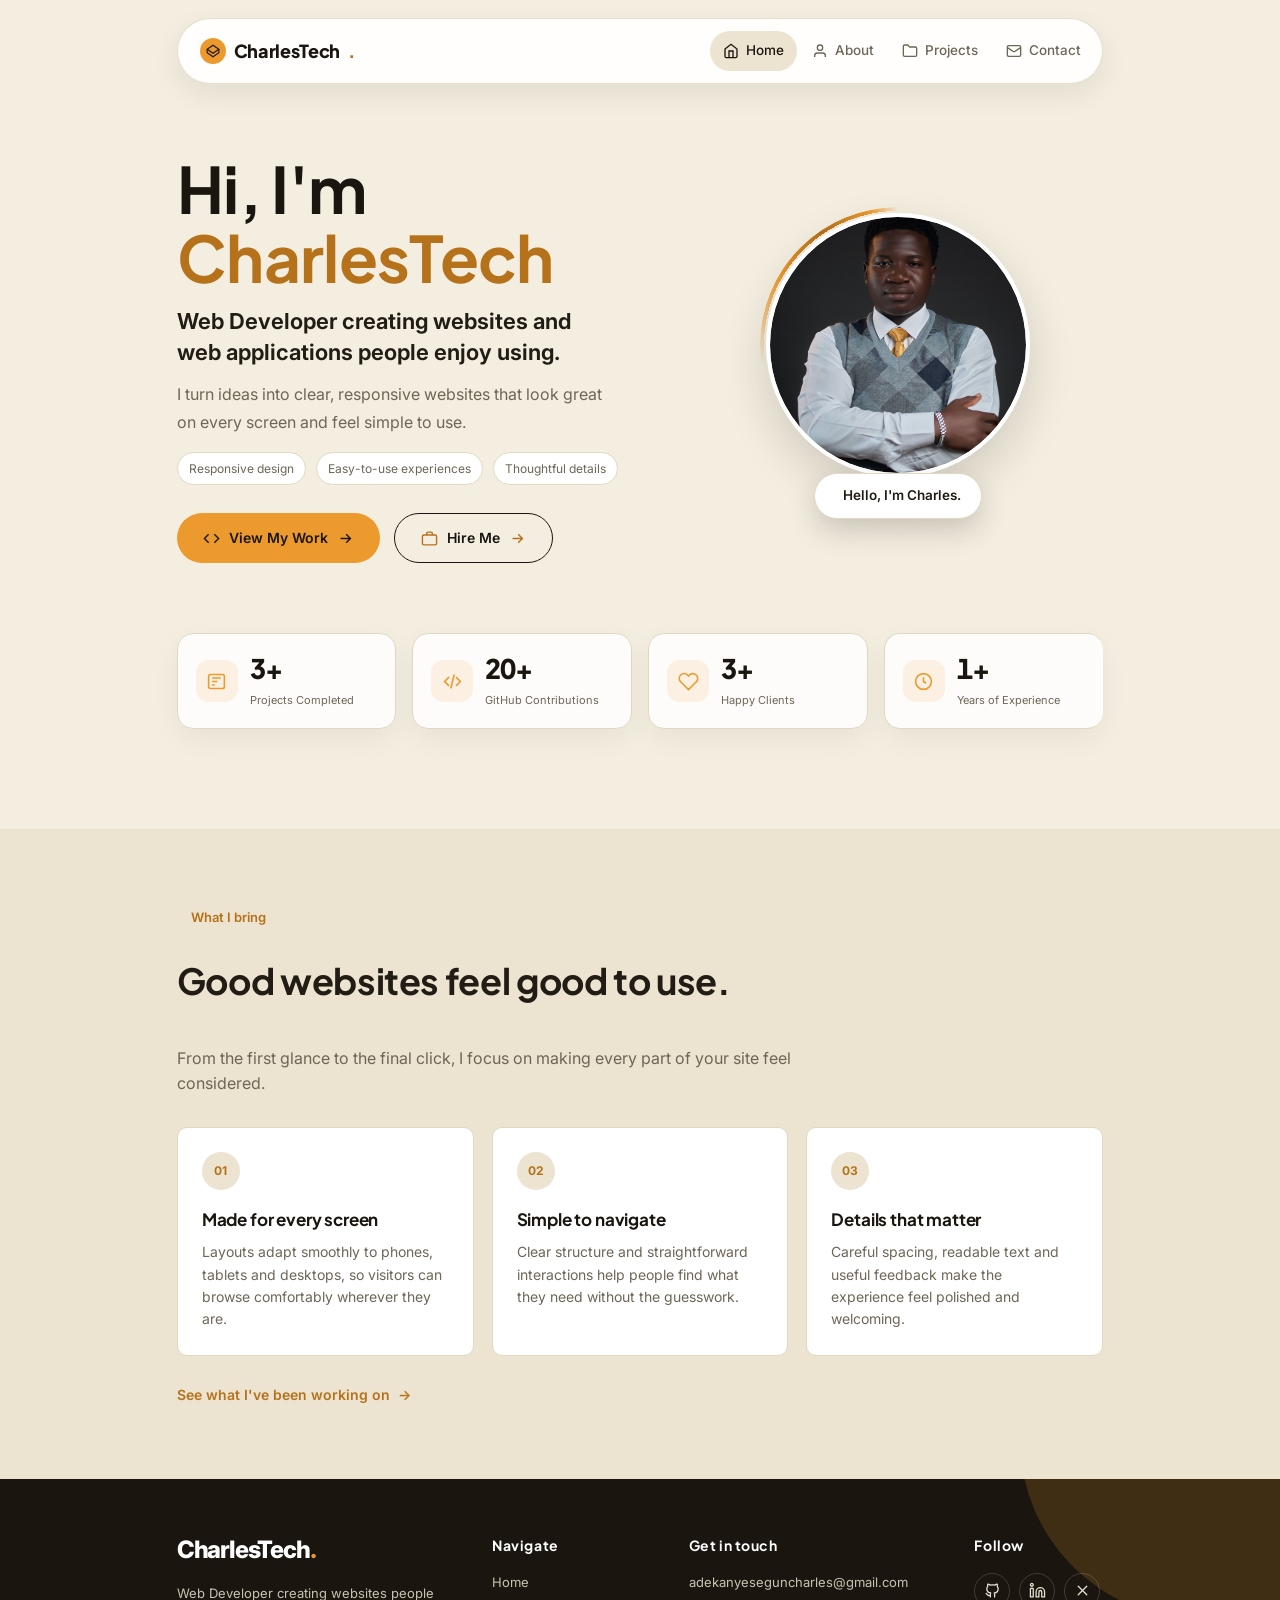
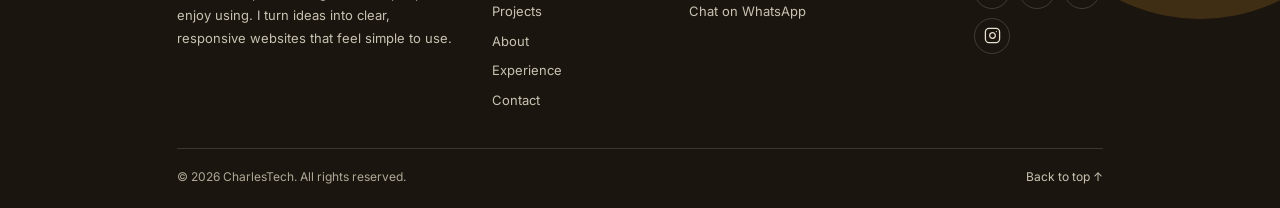
==== commit 6e3741e3: "updated version" ====
--- a/index.html
+++ b/index.html
@@ -88,7 +88,7 @@
       <div class="hero-grid">
         <div class="hero-copy">
           <h1 class="hero-title reveal"><span class="hero-greeting">Hi, I'm</span><span class="accent-word">CharlesTech</span></h1>
-          <p class="hero-role reveal">Web Developer creating websites people enjoy using.</p>
+          <p class="hero-role reveal">Web Developer creating websites and web applications people enjoy using.</p>
           <p class="hero-dek reveal">I turn ideas into clear, responsive websites that look great on every screen and feel simple to use.</p>
           <ul class="hero-highlights reveal" aria-label="What I focus on">
             <li>Responsive design</li>
